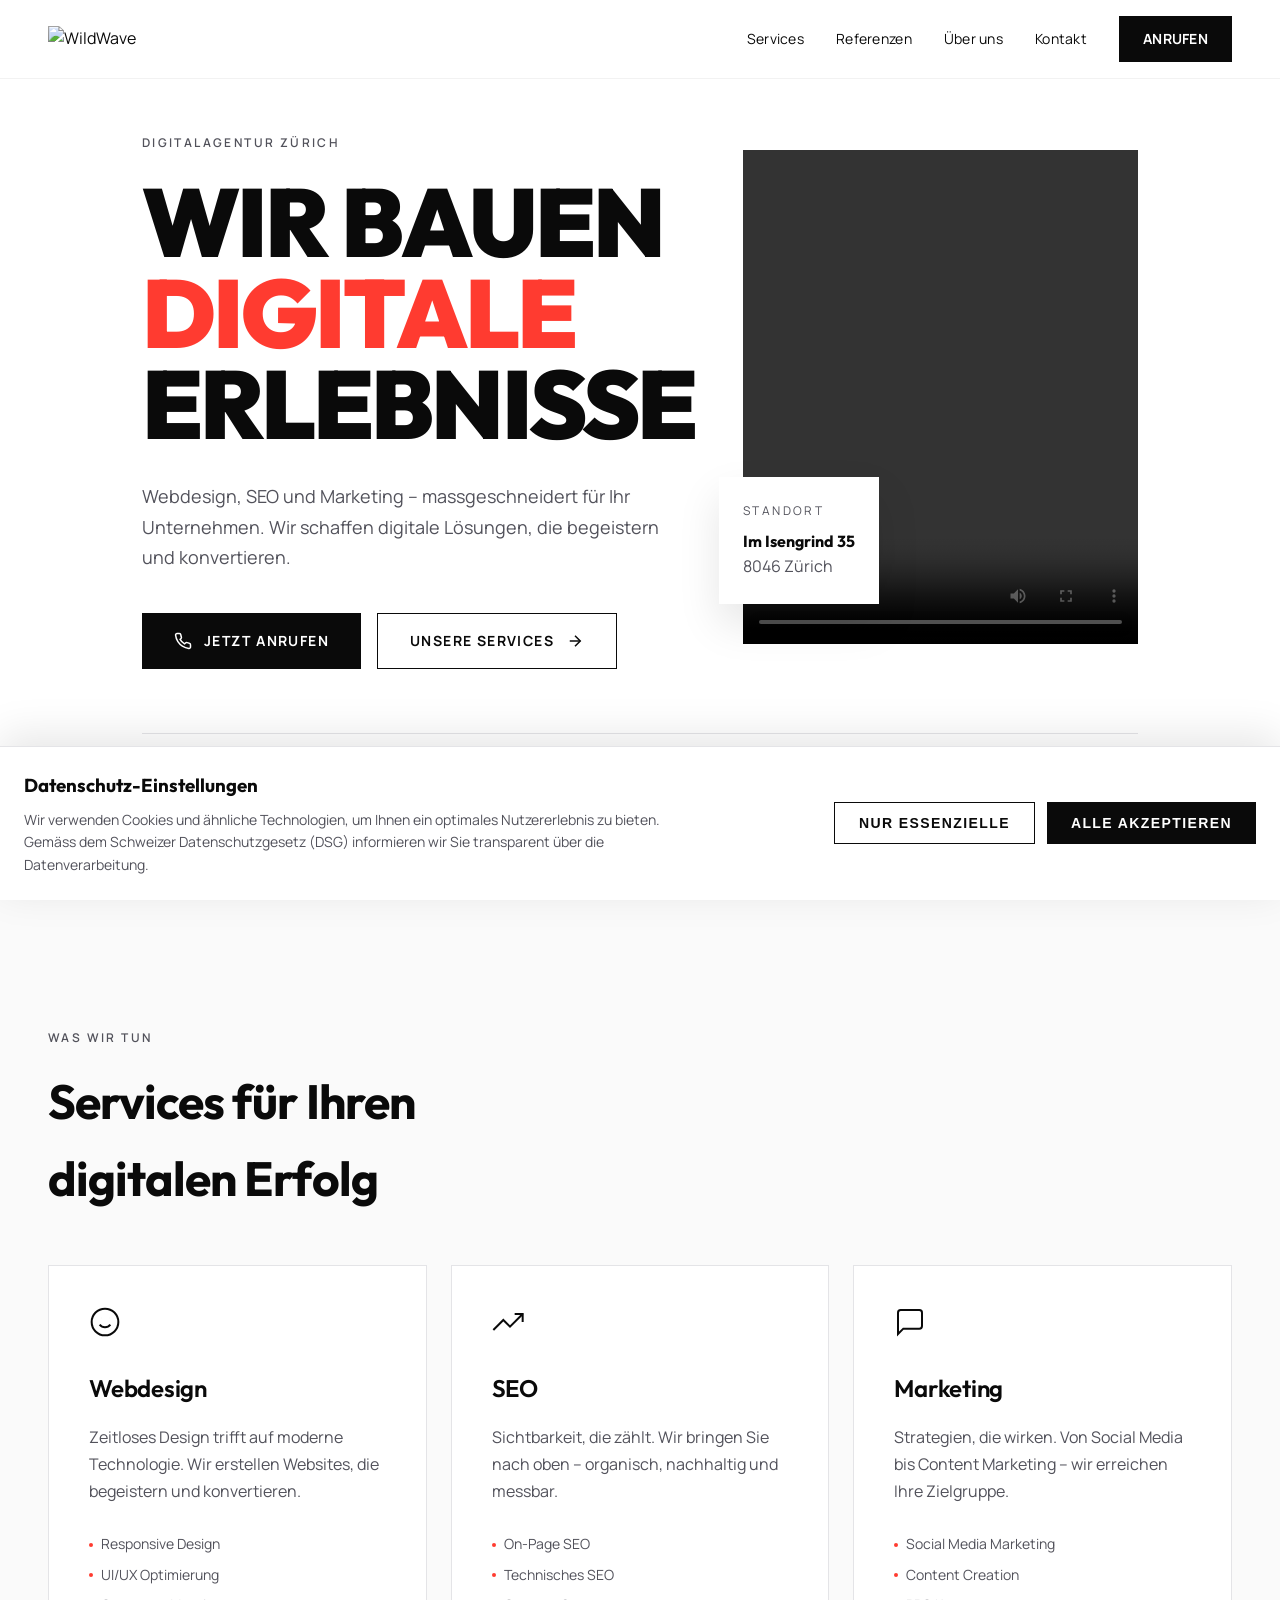
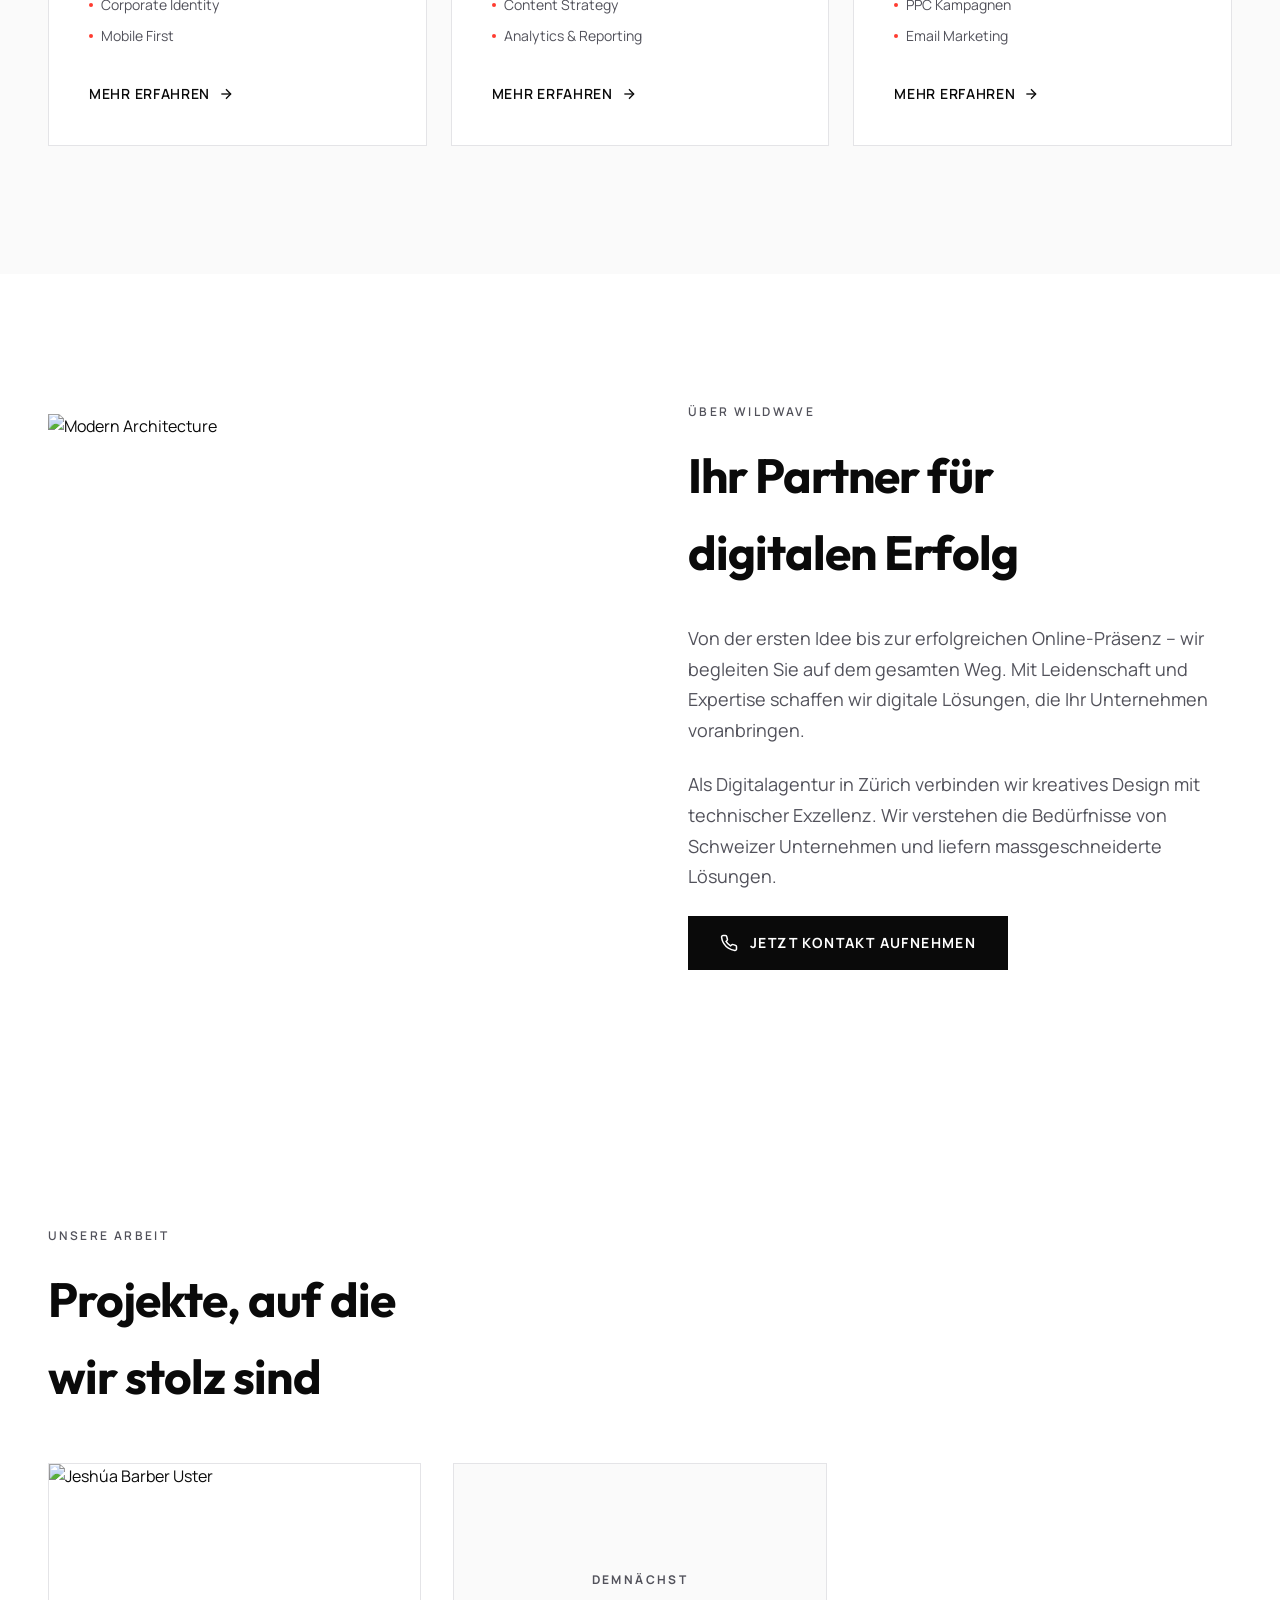
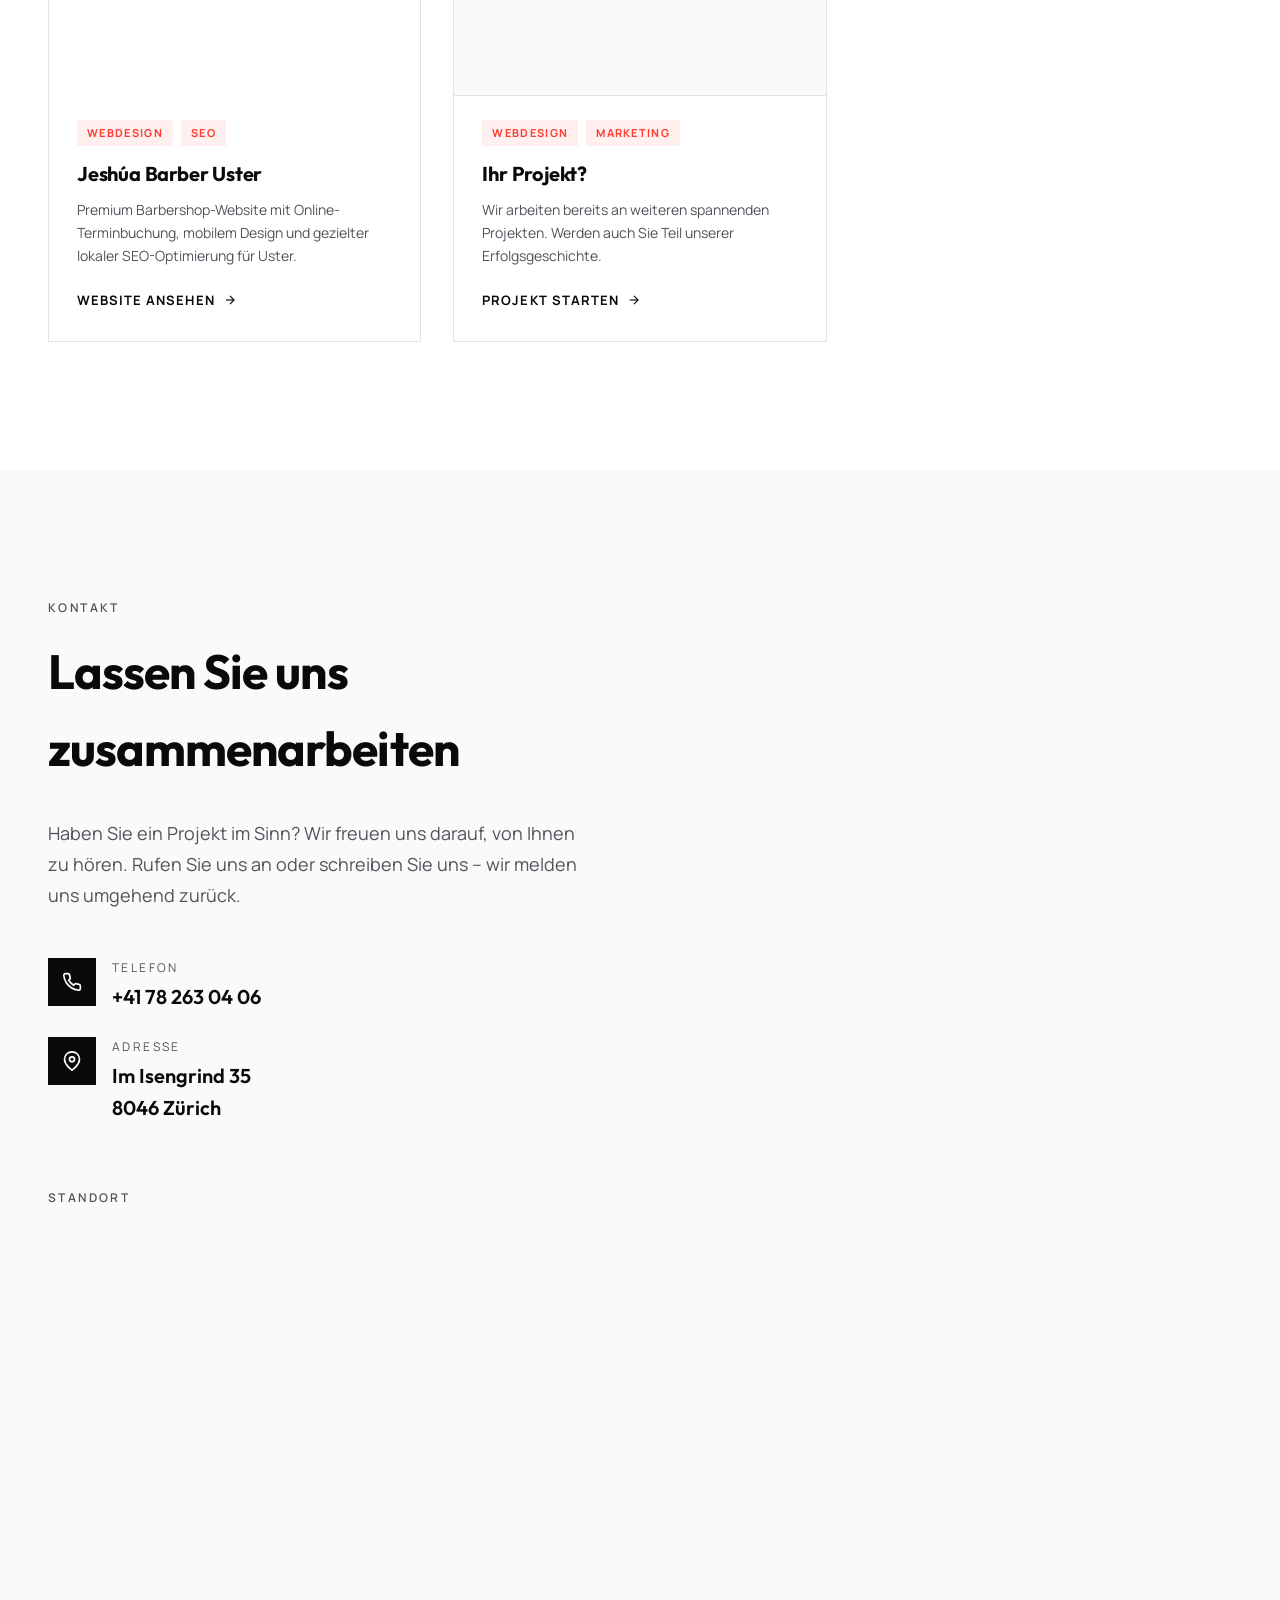
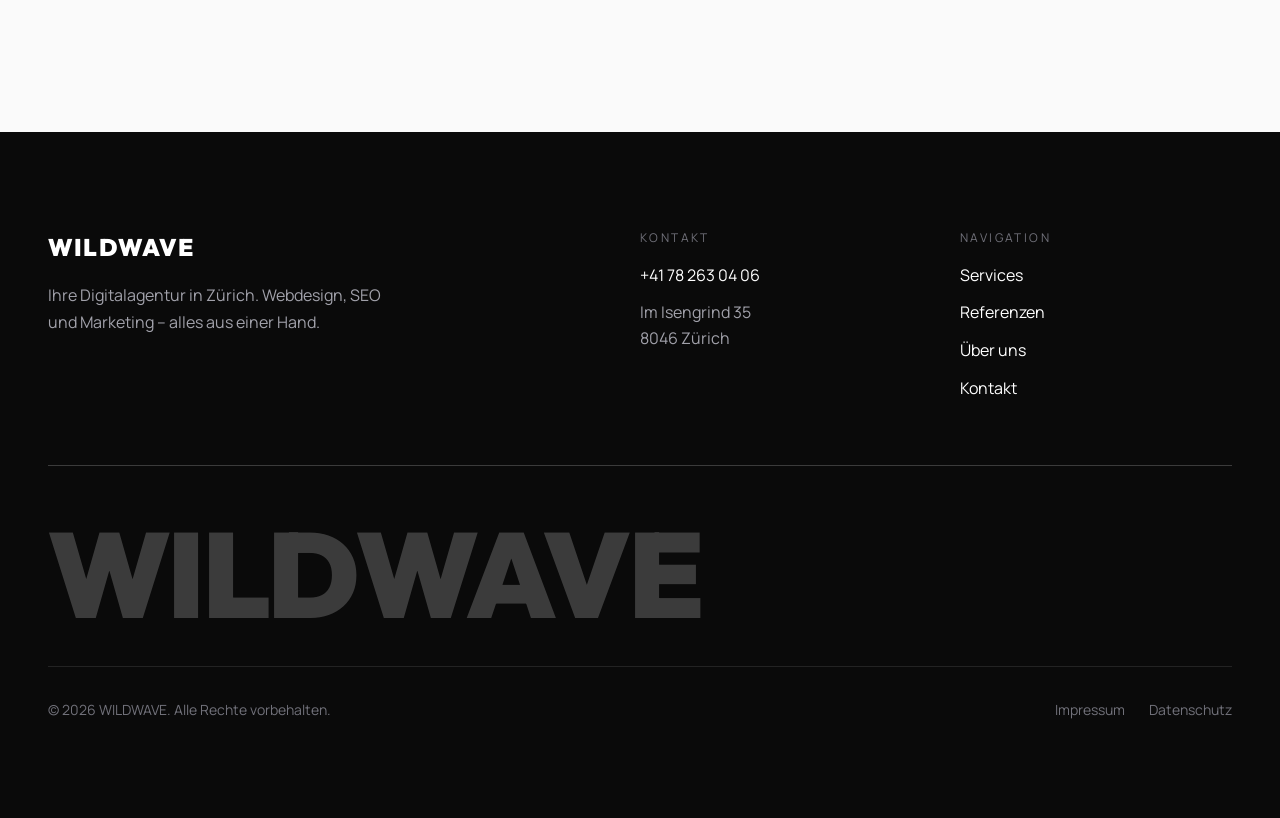
==== index.html @ 6f7a9cf9 "Add files via upload" ====
<!DOCTYPE html>
<html lang="de">
<head>
    <meta charset="UTF-8">
    <meta name="viewport" content="width=device-width, initial-scale=1.0">
    <title>WILDWAVE — Webdesign • SEO • Marketing | Zürich</title>
    <meta name="description" content="WILDWAVE - Ihre Digitalagentur in Zürich. Professionelles Webdesign, SEO-Optimierung und Marketing für Unternehmen.">
    <link rel="icon" type="image/png" href="https://customer-assets.emergentagent.com/job_site-refresh-126/artifacts/wsghz2sf_WebCraft_Solutions_-_1_20260323_005319_0000.png">
    <link rel="preconnect" href="https://fonts.googleapis.com">
    <link rel="preconnect" href="https://fonts.gstatic.com" crossorigin>
    <link href="https://fonts.googleapis.com/css2?family=Outfit:wght@100..900&family=Manrope:wght@200..800&display=swap" rel="stylesheet">
    <style>
        * {
            margin: 0;
            padding: 0;
            box-sizing: border-box;
        }

        :root {
            --bg-primary: #FFFFFF;
            --bg-secondary: #FAFAFA;
            --text-primary: #0A0A0A;
            --text-secondary: #52525B;
            --accent: #FF3B30;
            --accent-hover: #D92D24;
            --border: #E4E4E7;
        }

        html {
            scroll-behavior: smooth;
        }

        body {
            font-family: 'Manrope', sans-serif;
            background-color: var(--bg-primary);
            color: var(--text-primary);
            line-height: 1.6;
        }

        h1, h2, h3, h4, h5, h6 {
            font-family: 'Outfit', sans-serif;
        }

        a {
            text-decoration: none;
            color: inherit;
        }

        .container {
            max-width: 1440px;
            margin: 0 auto;
            padding: 0 24px;
        }

        @media (min-width: 768px) {
            .container {
                padding: 0 48px;
            }
        }

        /* Header */
        .header {
            position: fixed;
            top: 0;
            left: 0;
            right: 0;
            z-index: 100;
            background: rgba(255, 255, 255, 0.9);
            backdrop-filter: blur(20px);
            border-bottom: 1px solid rgba(0, 0, 0, 0.05);
        }

        .header-inner {
            display: flex;
            justify-content: space-between;
            align-items: center;
            padding: 16px 24px;
        }

        @media (min-width: 768px) {
            .header-inner {
                padding: 16px 48px;
            }
        }

        .logo {
            height: 40px;
            width: auto;
        }

        .nav {
            display: none;
            align-items: center;
            gap: 32px;
        }

        @media (min-width: 768px) {
            .nav {
                display: flex;
            }
        }

        .nav a {
            font-size: 14px;
            letter-spacing: 0.02em;
            transition: color 0.3s;
        }

        .nav a:hover {
            color: var(--accent);
        }

        .btn {
            display: inline-flex;
            align-items: center;
            justify-content: center;
            gap: 12px;
            padding: 16px 32px;
            font-size: 14px;
            font-weight: 700;
            text-transform: uppercase;
            letter-spacing: 0.1em;
            transition: all 0.3s;
            cursor: pointer;
            border: none;
        }

        .btn-primary {
            background: var(--text-primary);
            color: white;
        }

        .btn-primary:hover {
            background: var(--accent);
        }

        .btn-outline {
            background: transparent;
            border: 1px solid var(--text-primary);
            color: var(--text-primary);
        }

        .btn-outline:hover {
            background: var(--text-primary);
            color: white;
        }

        .btn-small {
            padding: 12px 24px;
        }

        /* Mobile Menu */
        .mobile-menu-btn {
            display: block;
            background: none;
            border: none;
            cursor: pointer;
            padding: 8px;
        }

        @media (min-width: 768px) {
            .mobile-menu-btn {
                display: none;
            }
        }

        .mobile-menu {
            display: none;
            position: fixed;
            top: 72px;
            left: 0;
            right: 0;
            background: white;
            padding: 24px;
            border-bottom: 1px solid var(--border);
            z-index: 99;
        }

        .mobile-menu.active {
            display: block;
        }

        .mobile-menu a {
            display: block;
            padding: 12px 0;
            font-size: 18px;
        }

        /* Hero */
        .hero {
            min-height: 100vh;
            display: flex;
            align-items: center;
            padding-top: 120px;
            padding-bottom: 64px;
        }

        .hero-grid {
            display: grid;
            grid-template-columns: 1fr;
            gap: 48px;
            align-items: center;
        }

        @media (min-width: 1024px) {
            .hero-grid {
                grid-template-columns: 7fr 5fr;
                gap: 48px;
            }
        }

        .hero-label {
            font-size: 12px;
            letter-spacing: 0.2em;
            text-transform: uppercase;
            font-weight: 600;
            color: var(--text-secondary);
            margin-bottom: 24px;
        }

        .hero-title {
            font-size: clamp(48px, 10vw, 96px);
            font-weight: 900;
            text-transform: uppercase;
            line-height: 0.95;
            letter-spacing: -0.03em;
            margin-bottom: 32px;
        }

        .hero-title span {
            color: var(--accent);
        }

        .hero-text {
            font-size: 18px;
            color: var(--text-secondary);
            max-width: 540px;
            margin-bottom: 40px;
            line-height: 1.7;
        }

        .hero-buttons {
            display: flex;
            flex-wrap: wrap;
            gap: 16px;
        }

        .hero-video-wrapper {
            position: relative;
        }

        .hero-video {
            width: 100%;
            aspect-ratio: 4/5;
            object-fit: cover;
            background: #1a1a1a;
        }

        .hero-badge {
            position: absolute;
            left: -24px;
            bottom: 48px;
            background: white;
            padding: 24px;
            box-shadow: 0 20px 40px rgba(0,0,0,0.1);
            display: none;
        }

        @media (min-width: 1024px) {
            .hero-badge {
                display: block;
            }
        }

        .hero-badge-label {
            font-size: 12px;
            letter-spacing: 0.2em;
            text-transform: uppercase;
            color: var(--text-secondary);
            margin-bottom: 8px;
        }

        .hero-badge-text {
            font-family: 'Outfit', sans-serif;
            font-weight: 700;
        }

        /* Service Strip */
        .service-strip {
            border-top: 1px solid var(--border);
            border-bottom: 1px solid var(--border);
            padding: 32px 0;
            margin-top: 64px;
        }

        .service-strip-inner {
            display: flex;
            justify-content: space-between;
            align-items: center;
            gap: 32px;
            overflow-x: auto;
        }

        .service-icon {
            display: flex;
            align-items: center;
            gap: 12px;
            color: var(--text-secondary);
            white-space: nowrap;
        }

        .service-icon svg {
            width: 24px;
            height: 24px;
        }

        .service-icon span {
            display: none;
            font-size: 14px;
            font-weight: 500;
        }

        @media (min-width: 640px) {
            .service-icon span {
                display: block;
            }
        }

        /* Sections */
        .section {
            padding: 96px 0;
        }

        @media (min-width: 768px) {
            .section {
                padding: 128px 0;
            }
        }

        .section-label {
            font-size: 12px;
            letter-spacing: 0.2em;
            text-transform: uppercase;
            font-weight: 600;
            color: var(--text-secondary);
            margin-bottom: 16px;
        }

        .section-title {
            font-size: clamp(32px, 5vw, 48px);
            font-weight: 700;
            letter-spacing: -0.02em;
            margin-bottom: 32px;
        }

        /* Services */
        .services {
            background: var(--bg-secondary);
        }

        .services-grid {
            display: grid;
            grid-template-columns: 1fr;
            gap: 24px;
            margin-top: 48px;
        }

        @media (min-width: 768px) {
            .services-grid {
                grid-template-columns: repeat(3, 1fr);
            }
        }

        .service-card {
            background: white;
            border: 1px solid var(--border);
            padding: 32px;
            transition: border-color 0.3s;
        }

        @media (min-width: 768px) {
            .service-card {
                padding: 40px;
            }
        }

        .service-card:hover {
            border-color: var(--text-primary);
        }

        .service-card-icon {
            margin-bottom: 24px;
        }

        .service-card-icon svg {
            width: 32px;
            height: 32px;
        }

        .service-card h3 {
            font-size: 24px;
            font-weight: 600;
            margin-bottom: 16px;
            letter-spacing: -0.01em;
        }

        .service-card p {
            color: var(--text-secondary);
            margin-bottom: 24px;
            line-height: 1.7;
        }

        .service-card ul {
            list-style: none;
            margin-bottom: 32px;
        }

        .service-card li {
            font-size: 14px;
            color: var(--text-secondary);
            padding: 4px 0;
            display: flex;
            align-items: center;
            gap: 8px;
        }

        .service-card li::before {
            content: '';
            width: 4px;
            height: 4px;
            background: var(--accent);
            border-radius: 50%;
        }

        .service-card-link {
            display: flex;
            align-items: center;
            gap: 8px;
            font-size: 14px;
            font-weight: 600;
            text-transform: uppercase;
            letter-spacing: 0.05em;
        }

        .service-card:hover .service-card-link svg {
            transform: translateX(8px);
            color: var(--accent);
        }

        .service-card-link svg {
            transition: all 0.3s;
        }

        /* About */
        .about-grid {
            display: grid;
            grid-template-columns: 1fr;
            gap: 48px;
            align-items: center;
        }

        @media (min-width: 1024px) {
            .about-grid {
                grid-template-columns: 1fr 1fr;
                gap: 96px;
            }
        }

        .about-image {
            width: 100%;
            aspect-ratio: 1;
            object-fit: cover;
        }

        .about-text {
            color: var(--text-secondary);
            font-size: 18px;
            line-height: 1.7;
            margin-bottom: 24px;
        }

        /* Portfolio / Referenzen */
        .portfolio {
            background: var(--bg-primary);
        }

        .portfolio-grid {
            display: grid;
            grid-template-columns: 1fr;
            gap: 32px;
            margin-top: 48px;
        }

        @media (min-width: 768px) {
            .portfolio-grid {
                grid-template-columns: repeat(2, 1fr);
            }
        }

        @media (min-width: 1024px) {
            .portfolio-grid {
                grid-template-columns: repeat(3, 1fr);
            }
        }

        .portfolio-card {
            position: relative;
            overflow: hidden;
            border: 1px solid var(--border);
            background: white;
            transition: border-color 0.3s, transform 0.3s;
        }

        .portfolio-card:hover {
            border-color: var(--text-primary);
            transform: translateY(-4px);
        }

        .portfolio-card-img {
            width: 100%;
            aspect-ratio: 16/10;
            object-fit: cover;
            display: block;
            transition: transform 0.4s ease;
        }

        .portfolio-card:hover .portfolio-card-img {
            transform: scale(1.04);
        }

        .portfolio-card-body {
            padding: 24px 28px 28px;
        }

        .portfolio-card-tags {
            display: flex;
            flex-wrap: wrap;
            gap: 8px;
            margin-bottom: 12px;
        }

        .portfolio-tag {
            font-size: 11px;
            font-weight: 700;
            letter-spacing: 0.12em;
            text-transform: uppercase;
            color: var(--accent);
            background: rgba(255,59,48,0.08);
            padding: 4px 10px;
        }

        .portfolio-card-title {
            font-size: 20px;
            font-weight: 700;
            letter-spacing: -0.01em;
            margin-bottom: 8px;
        }

        .portfolio-card-desc {
            font-size: 14px;
            color: var(--text-secondary);
            line-height: 1.65;
            margin-bottom: 20px;
        }

        .portfolio-card-link {
            display: inline-flex;
            align-items: center;
            gap: 8px;
            font-size: 13px;
            font-weight: 700;
            text-transform: uppercase;
            letter-spacing: 0.08em;
            color: var(--text-primary);
            transition: color 0.2s;
        }

        .portfolio-card-link:hover {
            color: var(--accent);
        }

        .portfolio-card-link svg {
            transition: transform 0.2s;
        }

        .portfolio-card-link:hover svg {
            transform: translateX(4px);
        }

        .portfolio-coming-soon {
            display: flex;
            align-items: center;
            justify-content: center;
            aspect-ratio: 16/10;
            background: var(--bg-secondary);
            border-bottom: 1px solid var(--border);
        }

        .portfolio-coming-soon span {
            font-size: 12px;
            font-weight: 700;
            letter-spacing: 0.2em;
            text-transform: uppercase;
            color: var(--text-secondary);
        }

        /* Contact */
        .contact {
            background: var(--bg-secondary);
        }

        .contact-grid {
            display: grid;
            grid-template-columns: 1fr;
            gap: 64px;
        }

        @media (min-width: 1024px) {
            .contact-grid {
                grid-template-columns: 1fr 1fr;
                gap: 96px;
            }
        }

        .contact-text {
            color: var(--text-secondary);
            font-size: 18px;
            line-height: 1.7;
            margin-bottom: 48px;
        }

        .contact-info {
            display: flex;
            flex-direction: column;
            gap: 24px;
        }

        .contact-item {
            display: flex;
            align-items: flex-start;
            gap: 16px;
        }

        .contact-item-icon {
            width: 48px;
            height: 48px;
            background: var(--text-primary);
            display: flex;
            align-items: center;
            justify-content: center;
            flex-shrink: 0;
        }

        .contact-item-icon svg {
            width: 20px;
            height: 20px;
            color: white;
        }

        .contact-item-label {
            font-size: 12px;
            letter-spacing: 0.2em;
            text-transform: uppercase;
            color: var(--text-secondary);
            margin-bottom: 4px;
        }

        .contact-item-value {
            font-family: 'Outfit', sans-serif;
            font-size: 20px;
            font-weight: 600;
        }

        .contact-item-value a:hover {
            color: var(--accent);
        }

        /* Footer */
        .footer {
            background: var(--text-primary);
            color: white;
            padding: 64px 0;
        }

        @media (min-width: 768px) {
            .footer {
                padding: 96px 0;
            }
        }

        .footer-grid {
            display: grid;
            grid-template-columns: 1fr;
            gap: 48px;
            margin-bottom: 64px;
        }

        @media (min-width: 768px) {
            .footer-grid {
                grid-template-columns: 2fr 1fr 1fr;
            }
        }

        .footer-logo {
            height: 40px;
            width: auto;
            filter: brightness(0) invert(1);
            margin-bottom: 24px;
        }

        .footer-text {
            color: #a1a1aa;
            max-width: 360px;
            line-height: 1.7;
        }

        .footer-title {
            font-size: 12px;
            letter-spacing: 0.2em;
            text-transform: uppercase;
            color: #71717a;
            margin-bottom: 16px;
        }

        .footer-links {
            display: flex;
            flex-direction: column;
            gap: 12px;
        }

        .footer-links a {
            color: white;
            transition: color 0.3s;
        }

        .footer-links a:hover {
            color: var(--accent);
        }

        .footer-brand {
            border-top: 1px solid rgba(255, 255, 255, 0.2);
            padding-top: 48px;
            margin-top: 48px;
        }

        .footer-brand-text {
            font-family: 'Outfit', sans-serif;
            font-size: clamp(60px, 10vw, 120px);
            font-weight: 900;
            letter-spacing: -0.03em;
            opacity: 0.2;
            line-height: 1;
        }

        .footer-bottom {
            display: flex;
            flex-direction: column;
            gap: 16px;
            margin-top: 32px;
            padding-top: 32px;
            border-top: 1px solid rgba(255, 255, 255, 0.1);
        }

        @media (min-width: 768px) {
            .footer-bottom {
                flex-direction: row;
                justify-content: space-between;
                align-items: center;
            }
        }

        .footer-copyright {
            color: #71717a;
            font-size: 14px;
        }

        .footer-legal {
            display: flex;
            gap: 24px;
        }

        .footer-legal a {
            color: #71717a;
            font-size: 14px;
            transition: color 0.3s;
        }

        .footer-legal a:hover {
            color: white;
        }

        /* Modal */
        .modal-overlay {
            display: none;
            position: fixed;
            top: 0;
            left: 0;
            right: 0;
            bottom: 0;
            background: rgba(0, 0, 0, 0.5);
            z-index: 200;
            align-items: center;
            justify-content: center;
            padding: 16px;
        }

        .modal-overlay.active {
            display: flex;
        }

        .modal {
            background: white;
            max-width: 640px;
            width: 100%;
            max-height: 80vh;
            overflow-y: auto;
        }

        .modal-header {
            position: sticky;
            top: 0;
            background: white;
            padding: 24px 32px;
            border-bottom: 1px solid var(--border);
            display: flex;
            justify-content: space-between;
            align-items: center;
        }

        .modal-title {
            font-family: 'Outfit', sans-serif;
            font-size: 24px;
            font-weight: 700;
        }

        .modal-close {
            background: none;
            border: none;
            cursor: pointer;
            padding: 8px;
        }

        .modal-close:hover {
            background: var(--bg-secondary);
        }

        .modal-content {
            padding: 24px 32px;
        }

        .modal-content h3 {
            font-family: 'Outfit', sans-serif;
            font-weight: 600;
            margin-bottom: 8px;
            margin-top: 24px;
        }

        .modal-content h3:first-child {
            margin-top: 0;
        }

        .modal-content p {
            color: var(--text-secondary);
            font-size: 14px;
            line-height: 1.7;
        }

        .modal-content ul {
            color: var(--text-secondary);
            font-size: 14px;
            line-height: 1.7;
            margin-left: 24px;
            margin-top: 8px;
        }

        /* Cookie Banner */
        .cookie-banner {
            display: none;
            position: fixed;
            bottom: 0;
            left: 0;
            right: 0;
            background: white;
            border-top: 1px solid var(--border);
            box-shadow: 0 -10px 40px rgba(0, 0, 0, 0.1);
            z-index: 150;
            padding: 24px;
        }

        .cookie-banner.active {
            display: block;
        }

        .cookie-inner {
            max-width: 1440px;
            margin: 0 auto;
            display: flex;
            flex-direction: column;
            gap: 24px;
        }

        @media (min-width: 1024px) {
            .cookie-inner {
                flex-direction: row;
                align-items: center;
                justify-content: space-between;
            }
        }

        .cookie-content h3 {
            font-family: 'Outfit', sans-serif;
            font-weight: 700;
            margin-bottom: 8px;
        }

        .cookie-content p {
            color: var(--text-secondary);
            font-size: 14px;
            line-height: 1.6;
            max-width: 640px;
        }

        .cookie-buttons {
            display: flex;
            gap: 12px;
            flex-shrink: 0;
        }

        /* Animations */
        @keyframes fadeInUp {
            from {
                opacity: 0;
                transform: translateY(30px);
            }
            to {
                opacity: 1;
                transform: translateY(0);
            }
        }

        .animate {
            animation: fadeInUp 0.6s ease forwards;
        }

        .delay-1 { animation-delay: 0.1s; }
        .delay-2 { animation-delay: 0.2s; }
        .delay-3 { animation-delay: 0.3s; }
        .delay-4 { animation-delay: 0.4s; }
        .delay-5 { animation-delay: 0.5s; }

        /* Service Info Modals */
        .service-modal-overlay {
            display: none;
            position: fixed;
            inset: 0;
            background: rgba(0, 0, 0, 0.6);
            z-index: 200;
            align-items: center;
            justify-content: center;
            padding: 24px;
            backdrop-filter: blur(4px);
        }

        .service-modal-overlay.active {
            display: flex;
        }

        .service-modal {
            background: white;
            max-width: 580px;
            width: 100%;
            max-height: 90vh;
            overflow-y: auto;
            position: relative;
            animation: fadeInUp 0.3s ease forwards;
        }

        .service-modal-header {
            padding: 32px 40px 24px;
            border-bottom: 1px solid var(--border);
            display: flex;
            align-items: flex-start;
            justify-content: space-between;
            gap: 16px;
            position: sticky;
            top: 0;
            background: white;
            z-index: 1;
        }

        .service-modal-icon {
            width: 52px;
            height: 52px;
            background: var(--text-primary);
            display: flex;
            align-items: center;
            justify-content: center;
            flex-shrink: 0;
        }

        .service-modal-icon svg {
            width: 24px;
            height: 24px;
            color: white;
        }

        .service-modal-title-group {
            flex: 1;
        }

        .service-modal-label {
            font-size: 11px;
            letter-spacing: 0.2em;
            text-transform: uppercase;
            color: var(--accent);
            font-weight: 700;
            margin-bottom: 4px;
        }

        .service-modal-title {
            font-size: 28px;
            font-weight: 700;
            letter-spacing: -0.02em;
        }

        .service-modal-close {
            background: none;
            border: none;
            cursor: pointer;
            padding: 4px;
            color: var(--text-secondary);
            transition: color 0.2s;
            flex-shrink: 0;
        }

        .service-modal-close:hover {
            color: var(--text-primary);
        }

        .service-modal-body {
            padding: 32px 40px 40px;
        }

        .service-modal-desc {
            font-size: 16px;
            color: var(--text-secondary);
            line-height: 1.75;
            margin-bottom: 32px;
        }

        .service-modal-features {
            margin-bottom: 32px;
        }

        .service-modal-features-title {
            font-size: 12px;
            letter-spacing: 0.15em;
            text-transform: uppercase;
            font-weight: 700;
            color: var(--text-secondary);
            margin-bottom: 16px;
        }

        .service-modal-feature-item {
            display: flex;
            align-items: flex-start;
            gap: 14px;
            padding: 14px 0;
            border-bottom: 1px solid var(--border);
        }

        .service-modal-feature-item:last-child {
            border-bottom: none;
        }

        .service-modal-feature-dot {
            width: 8px;
            height: 8px;
            background: var(--accent);
            border-radius: 50%;
            margin-top: 6px;
            flex-shrink: 0;
        }

        .service-modal-feature-text strong {
            display: block;
            font-size: 15px;
            font-weight: 600;
            margin-bottom: 2px;
        }

        .service-modal-feature-text span {
            font-size: 13px;
            color: var(--text-secondary);
            line-height: 1.5;
        }

        .service-modal-cta {
            display: flex;
            gap: 12px;
            flex-wrap: wrap;
        }
    </style>
</head>
<body>
    <!-- Header -->
    <header class="header">
        <div class="header-inner">
            <a href="#">
                <img src="https://customer-assets.emergentagent.com/job_site-refresh-126/artifacts/wsghz2sf_WebCraft_Solutions_-_1_20260323_005319_0000.png" alt="WildWave" class="logo">
            </a>
            <nav class="nav">
                <a href="#services">Services</a>
                <a href="#referenzen">Referenzen</a>
                <a href="#about">Über uns</a>
                <a href="#contact">Kontakt</a>
                <a href="tel:+41782630406" class="btn btn-primary btn-small">Anrufen</a>
            </nav>
            <button class="mobile-menu-btn" onclick="toggleMobileMenu()">
                <svg width="24" height="24" viewBox="0 0 24 24" fill="none" stroke="currentColor" stroke-width="2">
                    <line x1="3" y1="6" x2="21" y2="6"></line>
                    <line x1="3" y1="12" x2="21" y2="12"></line>
                    <line x1="3" y1="18" x2="21" y2="18"></line>
                </svg>
            </button>
        </div>
    </header>

    <!-- Mobile Menu -->
    <div class="mobile-menu" id="mobileMenu">
        <a href="#services" onclick="toggleMobileMenu()">Services</a>
        <a href="#referenzen" onclick="toggleMobileMenu()">Referenzen</a>
        <a href="#about" onclick="toggleMobileMenu()">Über uns</a>
        <a href="#contact" onclick="toggleMobileMenu()">Kontakt</a>
        <a href="tel:+41782630406" class="btn btn-primary" style="margin-top: 16px; width: 100%;">Anrufen</a>
    </div>

    <!-- Hero -->
    <section class="hero">
        <div class="container">
            <div class="hero-grid">
                <div>
                    <p class="hero-label animate">Digitalagentur Zürich</p>
                    <h1 class="hero-title animate delay-1">
                        Wir bauen<br>
                        <span>digitale</span><br>
                        Erlebnisse
                    </h1>
                    <p class="hero-text animate delay-2">
                        Webdesign, SEO und Marketing – massgeschneidert für Ihr Unternehmen. 
                        Wir schaffen digitale Lösungen, die begeistern und konvertieren.
                    </p>
                    <div class="hero-buttons animate delay-3">
                        <a href="tel:+41782630406" class="btn btn-primary">
                            <svg width="18" height="18" viewBox="0 0 24 24" fill="none" stroke="currentColor" stroke-width="2">
                                <path d="M22 16.92v3a2 2 0 0 1-2.18 2 19.79 19.79 0 0 1-8.63-3.07 19.5 19.5 0 0 1-6-6 19.79 19.79 0 0 1-3.07-8.67A2 2 0 0 1 4.11 2h3a2 2 0 0 1 2 1.72 12.84 12.84 0 0 0 .7 2.81 2 2 0 0 1-.45 2.11L8.09 9.91a16 16 0 0 0 6 6l1.27-1.27a2 2 0 0 1 2.11-.45 12.84 12.84 0 0 0 2.81.7A2 2 0 0 1 22 16.92z"></path>
                            </svg>
                            Jetzt anrufen
                        </a>
                        <a href="#services" class="btn btn-outline">
                            Unsere Services
                            <svg width="18" height="18" viewBox="0 0 24 24" fill="none" stroke="currentColor" stroke-width="2">
                                <line x1="5" y1="12" x2="19" y2="12"></line>
                                <polyline points="12 5 19 12 12 19"></polyline>
                            </svg>
                        </a>
                    </div>
                </div>
                <div class="hero-video-wrapper animate delay-4">
                    <video class="hero-video" autoplay loop playsinline controls>
                        <source src="https://customer-assets.emergentagent.com/job_site-refresh-126/artifacts/zi0lj0ys_2026_03_23_14_30_482.webm" type="video/webm">
                    </video>
                    <div class="hero-badge">
                        <p class="hero-badge-label">Standort</p>
                        <p class="hero-badge-text">Im Isengrind 35</p>
                        <p style="color: var(--text-secondary);">8046 Zürich</p>
                    </div>
                </div>
            </div>
            <div class="service-strip">
                <div class="service-strip-inner">
                    <div class="service-icon">
                        <svg viewBox="0 0 24 24" fill="none" stroke="currentColor" stroke-width="1.5">
                            <path d="M12 2a10 10 0 1 0 0 20 10 10 0 0 0 0-20z"></path>
                            <path d="M8 14s1.5 2 4 2 4-2 4-2"></path>
                            <line x1="9" y1="9" x2="9.01" y2="9"></line>
                            <line x1="15" y1="9" x2="15.01" y2="9"></line>
                        </svg>
                        <span>Webdesign</span>
                    </div>
                    <div class="service-icon">
                        <svg viewBox="0 0 24 24" fill="none" stroke="currentColor" stroke-width="1.5">
                            <polyline points="23 6 13.5 15.5 8.5 10.5 1 18"></polyline>
                            <polyline points="17 6 23 6 23 12"></polyline>
                        </svg>
                        <span>SEO</span>
                    </div>
                    <div class="service-icon">
                        <svg viewBox="0 0 24 24" fill="none" stroke="currentColor" stroke-width="1.5">
                            <path d="M21 15a2 2 0 0 1-2 2H7l-4 4V5a2 2 0 0 1 2-2h14a2 2 0 0 1 2 2z"></path>
                        </svg>
                        <span>Marketing</span>
                    </div>
                    <div class="service-icon">
                        <svg viewBox="0 0 24 24" fill="none" stroke="currentColor" stroke-width="1.5">
                            <polyline points="16 18 22 12 16 6"></polyline>
                            <polyline points="8 6 2 12 8 18"></polyline>
                        </svg>
                        <span>Development</span>
                    </div>
                </div>
            </div>
        </div>
    </section>

    <!-- Services -->
    <section class="section services" id="services">
        <div class="container">
            <p class="section-label">Was wir tun</p>
            <h2 class="section-title">Services für Ihren<br>digitalen Erfolg</h2>
            <div class="services-grid">
                <div class="service-card">
                    <div class="service-card-icon">
                        <svg viewBox="0 0 24 24" fill="none" stroke="currentColor" stroke-width="1.5">
                            <circle cx="12" cy="12" r="10"></circle>
                            <path d="M8 14s1.5 2 4 2 4-2 4-2"></path>
                            <line x1="9" y1="9" x2="9.01" y2="9"></line>
                            <line x1="15" y1="9" x2="15.01" y2="9"></line>
                        </svg>
                    </div>
                    <h3>Webdesign</h3>
                    <p>Zeitloses Design trifft auf moderne Technologie. Wir erstellen Websites, die begeistern und konvertieren.</p>
                    <ul>
                        <li>Responsive Design</li>
                        <li>UI/UX Optimierung</li>
                        <li>Corporate Identity</li>
                        <li>Mobile First</li>
                    </ul>
                    <div class="service-card-link" onclick="openServiceModal('webdesign')" style="cursor:pointer;">
                        Mehr erfahren
                        <svg width="16" height="16" viewBox="0 0 24 24" fill="none" stroke="currentColor" stroke-width="2">
                            <line x1="5" y1="12" x2="19" y2="12"></line>
                            <polyline points="12 5 19 12 12 19"></polyline>
                        </svg>
                    </div>
                </div>
                <div class="service-card">
                    <div class="service-card-icon">
                        <svg viewBox="0 0 24 24" fill="none" stroke="currentColor" stroke-width="1.5">
                            <polyline points="23 6 13.5 15.5 8.5 10.5 1 18"></polyline>
                            <polyline points="17 6 23 6 23 12"></polyline>
                        </svg>
                    </div>
                    <h3>SEO</h3>
                    <p>Sichtbarkeit, die zählt. Wir bringen Sie nach oben – organisch, nachhaltig und messbar.</p>
                    <ul>
                        <li>On-Page SEO</li>
                        <li>Technisches SEO</li>
                        <li>Content Strategy</li>
                        <li>Analytics & Reporting</li>
                    </ul>
                    <div class="service-card-link" onclick="openServiceModal('seo')" style="cursor:pointer;">
                        Mehr erfahren
                        <svg width="16" height="16" viewBox="0 0 24 24" fill="none" stroke="currentColor" stroke-width="2">
                            <line x1="5" y1="12" x2="19" y2="12"></line>
                            <polyline points="12 5 19 12 12 19"></polyline>
                        </svg>
                    </div>
                </div>
                <div class="service-card">
                    <div class="service-card-icon">
                        <svg viewBox="0 0 24 24" fill="none" stroke="currentColor" stroke-width="1.5">
                            <path d="M21 15a2 2 0 0 1-2 2H7l-4 4V5a2 2 0 0 1 2-2h14a2 2 0 0 1 2 2z"></path>
                        </svg>
                    </div>
                    <h3>Marketing</h3>
                    <p>Strategien, die wirken. Von Social Media bis Content Marketing – wir erreichen Ihre Zielgruppe.</p>
                    <ul>
                        <li>Social Media Marketing</li>
                        <li>Content Creation</li>
                        <li>PPC Kampagnen</li>
                        <li>Email Marketing</li>
                    </ul>
                    <div class="service-card-link" onclick="openServiceModal('marketing')" style="cursor:pointer;">
                        Mehr erfahren
                        <svg width="16" height="16" viewBox="0 0 24 24" fill="none" stroke="currentColor" stroke-width="2">
                            <line x1="5" y1="12" x2="19" y2="12"></line>
                            <polyline points="12 5 19 12 12 19"></polyline>
                        </svg>
                    </div>
                </div>
            </div>
        </div>
    </section>

    <!-- About -->
    <section class="section" id="about">
        <div class="container">
            <div class="about-grid">
                <img src="https://images.unsplash.com/photo-1610496571096-8367bdbbae2b?crop=entropy&cs=srgb&fm=jpg&ixid=M3w3NDk1ODF8MHwxfHNlYXJjaHwyfHxtaW5pbWFsaXN0JTIwYWJzdHJhY3QlMjBhcmNoaXRlY3R1cmUlMjB3aGl0ZXxlbnwwfHx8fDE3NzY0NTM3NDZ8MA&ixlib=rb-4.1.0&q=85" alt="Modern Architecture" class="about-image">
                <div>
                    <p class="section-label">Über WILDWAVE</p>
                    <h2 class="section-title">Ihr Partner für<br>digitalen Erfolg</h2>
                    <p class="about-text">
                        Von der ersten Idee bis zur erfolgreichen Online-Präsenz – wir begleiten Sie auf dem gesamten Weg. 
                        Mit Leidenschaft und Expertise schaffen wir digitale Lösungen, die Ihr Unternehmen voranbringen.
                    </p>
                    <p class="about-text">
                        Als Digitalagentur in Zürich verbinden wir kreatives Design mit technischer Exzellenz. 
                        Wir verstehen die Bedürfnisse von Schweizer Unternehmen und liefern massgeschneiderte Lösungen.
                    </p>
                    <a href="tel:+41782630406" class="btn btn-primary">
                        <svg width="18" height="18" viewBox="0 0 24 24" fill="none" stroke="currentColor" stroke-width="2">
                            <path d="M22 16.92v3a2 2 0 0 1-2.18 2 19.79 19.79 0 0 1-8.63-3.07 19.5 19.5 0 0 1-6-6 19.79 19.79 0 0 1-3.07-8.67A2 2 0 0 1 4.11 2h3a2 2 0 0 1 2 1.72 12.84 12.84 0 0 0 .7 2.81 2 2 0 0 1-.45 2.11L8.09 9.91a16 16 0 0 0 6 6l1.27-1.27a2 2 0 0 1 2.11-.45 12.84 12.84 0 0 0 2.81.7A2 2 0 0 1 22 16.92z"></path>
                        </svg>
                        Jetzt Kontakt aufnehmen
                    </a>
                </div>
            </div>
        </div>
    </section>

    <!-- Referenzen -->
    <section class="section portfolio" id="referenzen">
        <div class="container">
            <p class="section-label">Unsere Arbeit</p>
            <h2 class="section-title">Projekte, auf die<br>wir stolz sind</h2>
            <div class="portfolio-grid">

                <!-- Jeshua Barber -->
                <div class="portfolio-card">
                    <img src="https://jeshua-coiffeur.ch/before.png" alt="Jeshúa Barber Uster" class="portfolio-card-img">
                    <div class="portfolio-card-body">
                        <div class="portfolio-card-tags">
                            <span class="portfolio-tag">Webdesign</span>
                            <span class="portfolio-tag">SEO</span>
                        </div>
                        <h3 class="portfolio-card-title">Jeshúa Barber Uster</h3>
                        <p class="portfolio-card-desc">Premium Barbershop-Website mit Online-Terminbuchung, mobilem Design und gezielter lokaler SEO-Optimierung für Uster.</p>
                        <a href="https://jeshua-coiffeur.ch" target="_blank" class="portfolio-card-link">
                            Website ansehen
                            <svg width="14" height="14" viewBox="0 0 24 24" fill="none" stroke="currentColor" stroke-width="2">
                                <line x1="5" y1="12" x2="19" y2="12"></line>
                                <polyline points="12 5 19 12 12 19"></polyline>
                            </svg>
                        </a>
                    </div>
                </div>

                <!-- Placeholder 2 -->
                <div class="portfolio-card">
                    <div class="portfolio-coming-soon">
                        <span>Demnächst</span>
                    </div>
                    <div class="portfolio-card-body">
                        <div class="portfolio-card-tags">
                            <span class="portfolio-tag">Webdesign</span>
                            <span class="portfolio-tag">Marketing</span>
                        </div>
                        <h3 class="portfolio-card-title">Ihr Projekt?</h3>
                        <p class="portfolio-card-desc">Wir arbeiten bereits an weiteren spannenden Projekten. Werden auch Sie Teil unserer Erfolgsgeschichte.</p>
                        <a href="tel:+41782630406" class="portfolio-card-link">
                            Projekt starten
                            <svg width="14" height="14" viewBox="0 0 24 24" fill="none" stroke="currentColor" stroke-width="2">
                                <line x1="5" y1="12" x2="19" y2="12"></line>
                                <polyline points="12 5 19 12 12 19"></polyline>
                            </svg>
                        </a>
                    </div>
                </div>

            </div>
        </div>
    </section>

    <!-- Contact -->
    <section class="section contact" id="contact">
        <div class="container">
            <div class="contact-grid">
                <div>
                    <p class="section-label">Kontakt</p>
                    <h2 class="section-title">Lassen Sie uns<br>zusammenarbeiten</h2>
                    <p class="contact-text">
                        Haben Sie ein Projekt im Sinn? Wir freuen uns darauf, von Ihnen zu hören. 
                        Rufen Sie uns an oder schreiben Sie uns – wir melden uns umgehend zurück.
                    </p>
                    <div class="contact-info">
                        <div class="contact-item">
                            <div class="contact-item-icon">
                                <svg viewBox="0 0 24 24" fill="none" stroke="currentColor" stroke-width="2">
                                    <path d="M22 16.92v3a2 2 0 0 1-2.18 2 19.79 19.79 0 0 1-8.63-3.07 19.5 19.5 0 0 1-6-6 19.79 19.79 0 0 1-3.07-8.67A2 2 0 0 1 4.11 2h3a2 2 0 0 1 2 1.72 12.84 12.84 0 0 0 .7 2.81 2 2 0 0 1-.45 2.11L8.09 9.91a16 16 0 0 0 6 6l1.27-1.27a2 2 0 0 1 2.11-.45 12.84 12.84 0 0 0 2.81.7A2 2 0 0 1 22 16.92z"></path>
                                </svg>
                            </div>
                            <div>
                                <p class="contact-item-label">Telefon</p>
                                <p class="contact-item-value"><a href="tel:+41782630406">+41 78 263 04 06</a></p>
                            </div>
                        </div>
                        <div class="contact-item">
                            <div class="contact-item-icon">
                                <svg viewBox="0 0 24 24" fill="none" stroke="currentColor" stroke-width="2">
                                    <path d="M21 10c0 7-9 13-9 13s-9-6-9-13a9 9 0 0 1 18 0z"></path>
                                    <circle cx="12" cy="10" r="3"></circle>
                                </svg>
                            </div>
                            <div>
                                <p class="contact-item-label">Adresse</p>
                                <p class="contact-item-value">Im Isengrind 35<br>8046 Zürich</p>
                            </div>
                        </div>
                    </div>
                </div>
                <div>
                    <!-- Elfsight Contact Form -->
                    <script src="https://elfsightcdn.com/platform.js" async></script>
                    <div class="elfsight-app-1b9ff00c-3d11-45dc-80a5-06d6a2a7c9c8" data-elfsight-app-lazy></div>
                </div>
            </div>

            <!-- Google Maps -->
            <div style="margin-top: 64px;">
                <p class="section-label" style="margin-bottom: 16px;">Standort</p>
                <iframe
                    src="https://maps.google.com/maps?q=Im+Isengrind+35,+8046+Zürich,+Schweiz&t=&z=16&ie=UTF8&iwloc=&output=embed"
                    width="100%"
                    height="380"
                    style="border:0; display:block; filter: grayscale(20%);"
                    allowfullscreen=""
                    loading="lazy"
                    referrerpolicy="no-referrer-when-downgrade">
                </iframe>
            </div>

        </div>
    </section>

    <!-- Footer -->
    <footer class="footer">
        <div class="container">
            <div class="footer-grid">
                <div>
                    <p style="font-family:'Outfit',sans-serif; font-size:24px; font-weight:900; letter-spacing:0.05em; color:white; margin-bottom:16px;">WILDWAVE</p>
                    <p class="footer-text">Ihre Digitalagentur in Zürich. Webdesign, SEO und Marketing – alles aus einer Hand.</p>
                </div>
                <div>
                    <p class="footer-title">Kontakt</p>
                    <div class="footer-links">
                        <a href="tel:+41782630406">+41 78 263 04 06</a>
                        <p style="color: #a1a1aa;">Im Isengrind 35<br>8046 Zürich</p>
                    </div>
                </div>
                <div>
                    <p class="footer-title">Navigation</p>
                    <div class="footer-links">
                        <a href="#services">Services</a>
                        <a href="#referenzen">Referenzen</a>
                        <a href="#about">Über uns</a>
                        <a href="#contact">Kontakt</a>
                    </div>
                </div>
            </div>
            <div class="footer-brand">
                <p class="footer-brand-text">WILDWAVE</p>
            </div>
            <div class="footer-bottom">
                <p class="footer-copyright">© 2026 WILDWAVE. Alle Rechte vorbehalten.</p>
                <div class="footer-legal">
                    <a href="#" onclick="openModal('impressum'); return false;">Impressum</a>
                    <a href="#" onclick="openModal('datenschutz'); return false;">Datenschutz</a>
                </div>
            </div>
        </div>
    </footer>

    <!-- Impressum Modal -->
    <div class="modal-overlay" id="impressumModal" onclick="closeModal('impressum')">
        <div class="modal" onclick="event.stopPropagation()">
            <div class="modal-header">
                <h2 class="modal-title">Impressum</h2>
                <button class="modal-close" onclick="closeModal('impressum')">
                    <svg width="24" height="24" viewBox="0 0 24 24" fill="none" stroke="currentColor" stroke-width="2">
                        <line x1="18" y1="6" x2="6" y2="18"></line>
                        <line x1="6" y1="6" x2="18" y2="18"></line>
                    </svg>
                </button>
            </div>
            <div class="modal-content">
                <h3>Angaben gemäss Art. 3 DSG</h3>
                <p>WILDWAVE<br>Im Isengrind 35<br>8046 Zürich<br>Schweiz</p>
                
                <h3>Kontakt</h3>
                <p>Telefon: +41 78 263 04 06<br>E-Mail: info@wildwave.ch</p>
                
                <h3>Vertretungsberechtigte Person</h3>
                <p>Geschäftsführer: Marco Amadeus</p>
                
                <h3>Haftungsausschluss</h3>
                <p>Der Autor übernimmt keine Gewähr für die Richtigkeit, Genauigkeit, Aktualität, Zuverlässigkeit und Vollständigkeit der Informationen. Haftungsansprüche gegen den Autor wegen Schäden materieller oder immaterieller Art, die aus dem Zugriff oder der Nutzung bzw. Nichtnutzung der veröffentlichten Informationen, durch Missbrauch der Verbindung oder durch technische Störungen entstanden sind, werden ausgeschlossen.</p>
                
                <h3>Urheberrechte</h3>
                <p>Die Urheber- und alle anderen Rechte an Inhalten, Bildern, Fotos oder anderen Dateien auf dieser Website gehören ausschliesslich WILDWAVE oder den speziell genannten Rechteinhabern. Für die Reproduktion jeglicher Elemente ist die schriftliche Zustimmung des Urheberrechtsträgers im Voraus einzuholen.</p>
            </div>
        </div>
    </div>

    <!-- Datenschutz Modal -->
    <div class="modal-overlay" id="datenschutzModal" onclick="closeModal('datenschutz')">
        <div class="modal" onclick="event.stopPropagation()">
            <div class="modal-header">
                <h2 class="modal-title">Datenschutzerklärung</h2>
                <button class="modal-close" onclick="closeModal('datenschutz')">
                    <svg width="24" height="24" viewBox="0 0 24 24" fill="none" stroke="currentColor" stroke-width="2">
                        <line x1="18" y1="6" x2="6" y2="18"></line>
                        <line x1="6" y1="6" x2="18" y2="18"></line>
                    </svg>
                </button>
            </div>
            <div class="modal-content">
                <h3>1. Allgemeines</h3>
                <p>Gestützt auf Artikel 13 der schweizerischen Bundesverfassung und die datenschutzrechtlichen Bestimmungen des Bundes (Datenschutzgesetz, DSG) hat jede Person Anspruch auf Schutz ihrer Privatsphäre sowie auf Schutz vor Missbrauch ihrer persönlichen Daten. WILDWAVE hält diese Bestimmungen ein.</p>
                
                <h3>2. Verantwortliche Stelle</h3>
                <p>Verantwortlich für die Datenbearbeitung auf dieser Website:</p>
                <p>WILDWAVE<br>Im Isengrind 35<br>8046 Zürich<br>info@wildwave.ch</p>
                
                <h3>3. Erhebung und Verarbeitung von Daten</h3>
                <p>Wenn Sie unsere Webseite besuchen, speichern unsere Server temporär jeden Zugriff in einer Protokolldatei. Folgende Daten werden dabei ohne Ihr Zutun erfasst und bis zur automatisierten Löschung gespeichert:</p>
                <ul>
                    <li>IP-Adresse des anfragenden Rechners</li>
                    <li>Datum und Uhrzeit des Zugriffs</li>
                    <li>Name und URL der abgerufenen Datei</li>
                    <li>Website, von der aus der Zugriff erfolgt</li>
                    <li>Verwendeter Browser und Betriebssystem</li>
                </ul>
                
                <h3>4. Cookies</h3>
                <p>Diese Website verwendet Cookies. Bei Cookies handelt es sich um kleine Textdateien, die mit Hilfe des Browsers auf Ihrem Endgerät abgelegt werden.</p>
                
                <h3>5. Kontaktformular</h3>
                <p>Wenn Sie uns per Kontaktformular Anfragen zukommen lassen, werden Ihre Angaben aus dem Anfrageformular inklusive der von Ihnen dort angegebenen Kontaktdaten zwecks Bearbeitung der Anfrage und für den Fall von Anschlussfragen bei uns gespeichert.</p>
                
                <h3>6. Ihre Rechte</h3>
                <p>Sie haben jederzeit das Recht auf Auskunft über Ihre gespeicherten Daten, deren Berichtigung oder Löschung.</p>
                
                <p style="margin-top: 24px; color: #71717a;">Stand: Januar 2026</p>
            </div>
        </div>
    </div>

    <!-- Cookie Banner -->
    <div class="cookie-banner" id="cookieBanner">
        <div class="cookie-inner">
            <div class="cookie-content">
                <h3>Datenschutz-Einstellungen</h3>
                <p>Wir verwenden Cookies und ähnliche Technologien, um Ihnen ein optimales Nutzererlebnis zu bieten. Gemäss dem Schweizer Datenschutzgesetz (DSG) informieren wir Sie transparent über die Datenverarbeitung.</p>
            </div>
            <div class="cookie-buttons">
                <button class="btn btn-outline btn-small" onclick="acceptCookies('essential')">Nur Essenzielle</button>
                <button class="btn btn-primary btn-small" onclick="acceptCookies('all')">Alle akzeptieren</button>
            </div>
        </div>
    </div>

    <!-- Service Info Modals -->

    <!-- Webdesign Modal -->
    <div class="service-modal-overlay" id="serviceModal-webdesign" onclick="closeServiceModal('webdesign')">
        <div class="service-modal" onclick="event.stopPropagation()">
            <div class="service-modal-header">
                <div style="display:flex;align-items:center;gap:16px;flex:1;">
                    <div class="service-modal-icon">
                        <svg viewBox="0 0 24 24" fill="none" stroke="currentColor" stroke-width="1.5">
                            <circle cx="12" cy="12" r="10"></circle>
                            <path d="M8 14s1.5 2 4 2 4-2 4-2"></path>
                            <line x1="9" y1="9" x2="9.01" y2="9"></line>
                            <line x1="15" y1="9" x2="15.01" y2="9"></line>
                        </svg>
                    </div>
                    <div class="service-modal-title-group">
                        <p class="service-modal-label">Service</p>
                        <h3 class="service-modal-title">Webdesign</h3>
                    </div>
                </div>
                <button class="service-modal-close" onclick="closeServiceModal('webdesign')">
                    <svg width="24" height="24" viewBox="0 0 24 24" fill="none" stroke="currentColor" stroke-width="2">
                        <line x1="18" y1="6" x2="6" y2="18"></line>
                        <line x1="6" y1="6" x2="18" y2="18"></line>
                    </svg>
                </button>
            </div>
            <div class="service-modal-body">
                <p class="service-modal-desc">Wir gestalten Websites, die nicht nur schön aussehen, sondern auch messbare Ergebnisse liefern. Modernes Design kombiniert mit technischer Exzellenz – für einen ersten Eindruck, der bleibt.</p>
                <div class="service-modal-features">
                    <p class="service-modal-features-title">Unsere Leistungen</p>
                    <div class="service-modal-feature-item">
                        <div class="service-modal-feature-dot"></div>
                        <div class="service-modal-feature-text">
                            <strong>Responsive Design</strong>
                            <span>Ihre Website sieht auf jedem Gerät – Smartphone, Tablet oder Desktop – perfekt aus.</span>
                        </div>
                    </div>
                    <div class="service-modal-feature-item">
                        <div class="service-modal-feature-dot"></div>
                        <div class="service-modal-feature-text">
                            <strong>UI/UX Optimierung</strong>
                            <span>Intuitive Navigation und durchdachte Benutzerführung für maximale Conversion.</span>
                        </div>
                    </div>
                    <div class="service-modal-feature-item">
                        <div class="service-modal-feature-dot"></div>
                        <div class="service-modal-feature-text">
                            <strong>Corporate Identity</strong>
                            <span>Ihr Markenauftritt wird konsistent und professionell über alle digitalen Kanäle umgesetzt.</span>
                        </div>
                    </div>
                    <div class="service-modal-feature-item">
                        <div class="service-modal-feature-dot"></div>
                        <div class="service-modal-feature-text">
                            <strong>Mobile First</strong>
                            <span>Entwicklung nach dem Mobile-First-Prinzip für optimale Performance auf allen Endgeräten.</span>
                        </div>
                    </div>
                </div>
                <div class="service-modal-cta">
                    <a href="tel:+41782630406" class="btn btn-primary btn-small">Jetzt anfragen</a>
                    <button class="btn btn-outline btn-small" onclick="closeServiceModal('webdesign')">Schliessen</button>
                </div>
            </div>
        </div>
    </div>

    <!-- SEO Modal -->
    <div class="service-modal-overlay" id="serviceModal-seo" onclick="closeServiceModal('seo')">
        <div class="service-modal" onclick="event.stopPropagation()">
            <div class="service-modal-header">
                <div style="display:flex;align-items:center;gap:16px;flex:1;">
                    <div class="service-modal-icon">
                        <svg viewBox="0 0 24 24" fill="none" stroke="currentColor" stroke-width="1.5">
                            <polyline points="23 6 13.5 15.5 8.5 10.5 1 18"></polyline>
                            <polyline points="17 6 23 6 23 12"></polyline>
                        </svg>
                    </div>
                    <div class="service-modal-title-group">
                        <p class="service-modal-label">Service</p>
                        <h3 class="service-modal-title">SEO</h3>
                    </div>
                </div>
                <button class="service-modal-close" onclick="closeServiceModal('seo')">
                    <svg width="24" height="24" viewBox="0 0 24 24" fill="none" stroke="currentColor" stroke-width="2">
                        <line x1="18" y1="6" x2="6" y2="18"></line>
                        <line x1="6" y1="6" x2="18" y2="18"></line>
                    </svg>
                </button>
            </div>
            <div class="service-modal-body">
                <p class="service-modal-desc">Mehr Sichtbarkeit, mehr Besucher, mehr Kunden. Unsere SEO-Strategie bringt Ihre Website nachhaltig nach oben – organisch und ohne teure Werbeanzeigen.</p>
                <div class="service-modal-features">
                    <p class="service-modal-features-title">Unsere Leistungen</p>
                    <div class="service-modal-feature-item">
                        <div class="service-modal-feature-dot"></div>
                        <div class="service-modal-feature-text">
                            <strong>On-Page SEO</strong>
                            <span>Optimierung von Texten, Titles, Meta-Descriptions und interner Verlinkung für maximale Relevanz.</span>
                        </div>
                    </div>
                    <div class="service-modal-feature-item">
                        <div class="service-modal-feature-dot"></div>
                        <div class="service-modal-feature-text">
                            <strong>Technisches SEO</strong>
                            <span>Ladezeiten, Core Web Vitals, strukturierte Daten und technische Fehler werden gezielt behoben.</span>
                        </div>
                    </div>
                    <div class="service-modal-feature-item">
                        <div class="service-modal-feature-dot"></div>
                        <div class="service-modal-feature-text">
                            <strong>Content Strategy</strong>
                            <span>Keyword-Recherche und Inhaltsstrategie, die Ihre Zielgruppe genau dort abholt, wo sie sucht.</span>
                        </div>
                    </div>
                    <div class="service-modal-feature-item">
                        <div class="service-modal-feature-dot"></div>
                        <div class="service-modal-feature-text">
                            <strong>Analytics & Reporting</strong>
                            <span>Transparente Berichte und klare KPIs – Sie sehen genau, was unsere Arbeit bringt.</span>
                        </div>
                    </div>
                </div>
                <div class="service-modal-cta">
                    <a href="tel:+41782630406" class="btn btn-primary btn-small">Jetzt anfragen</a>
                    <button class="btn btn-outline btn-small" onclick="closeServiceModal('seo')">Schliessen</button>
                </div>
            </div>
        </div>
    </div>

    <!-- Marketing Modal -->
    <div class="service-modal-overlay" id="serviceModal-marketing" onclick="closeServiceModal('marketing')">
        <div class="service-modal" onclick="event.stopPropagation()">
            <div class="service-modal-header">
                <div style="display:flex;align-items:center;gap:16px;flex:1;">
                    <div class="service-modal-icon">
                        <svg viewBox="0 0 24 24" fill="none" stroke="currentColor" stroke-width="1.5">
                            <path d="M21 15a2 2 0 0 1-2 2H7l-4 4V5a2 2 0 0 1 2-2h14a2 2 0 0 1 2 2z"></path>
                        </svg>
                    </div>
                    <div class="service-modal-title-group">
                        <p class="service-modal-label">Service</p>
                        <h3 class="service-modal-title">Marketing</h3>
                    </div>
                </div>
                <button class="service-modal-close" onclick="closeServiceModal('marketing')">
                    <svg width="24" height="24" viewBox="0 0 24 24" fill="none" stroke="currentColor" stroke-width="2">
                        <line x1="18" y1="6" x2="6" y2="18"></line>
                        <line x1="6" y1="6" x2="18" y2="18"></line>
                    </svg>
                </button>
            </div>
            <div class="service-modal-body">
                <p class="service-modal-desc">Reichweite, die zählt. Wir entwickeln Marketingstrategien, die Ihre Zielgruppe wirklich erreichen – von Social Media bis zu gezielten Kampagnen mit messbarem ROI.</p>
                <div class="service-modal-features">
                    <p class="service-modal-features-title">Unsere Leistungen</p>
                    <div class="service-modal-feature-item">
                        <div class="service-modal-feature-dot"></div>
                        <div class="service-modal-feature-text">
                            <strong>Social Media Marketing</strong>
                            <span>Professionelle Betreuung Ihrer Social-Media-Kanäle für mehr Engagement und Followerwachstum.</span>
                        </div>
                    </div>
                    <div class="service-modal-feature-item">
                        <div class="service-modal-feature-dot"></div>
                        <div class="service-modal-feature-text">
                            <strong>Content Creation</strong>
                            <span>Hochwertige Texte, Grafiken und Videos, die Ihre Marke zum Leben erwecken.</span>
                        </div>
                    </div>
                    <div class="service-modal-feature-item">
                        <div class="service-modal-feature-dot"></div>
                        <div class="service-modal-feature-text">
                            <strong>PPC Kampagnen</strong>
                            <span>Google Ads und bezahlte Kampagnen mit präzisem Targeting für maximalen Return on Investment.</span>
                        </div>
                    </div>
                    <div class="service-modal-feature-item">
                        <div class="service-modal-feature-dot"></div>
                        <div class="service-modal-feature-text">
                            <strong>Email Marketing</strong>
                            <span>Automatisierte Newsletter-Kampagnen, die Ihre Kundenbindung stärken und Umsatz generieren.</span>
                        </div>
                    </div>
                </div>
                <div class="service-modal-cta">
                    <a href="tel:+41782630406" class="btn btn-primary btn-small">Jetzt anfragen</a>
                    <button class="btn btn-outline btn-small" onclick="closeServiceModal('marketing')">Schliessen</button>
                </div>
            </div>
        </div>
    </div>

    <script>
        // Mobile Menu
        function toggleMobileMenu() {
            document.getElementById('mobileMenu').classList.toggle('active');
        }

        // Modals (Impressum / Datenschutz)
        function openModal(type) {
            document.getElementById(type + 'Modal').classList.add('active');
            document.body.style.overflow = 'hidden';
        }

        function closeModal(type) {
            document.getElementById(type + 'Modal').classList.remove('active');
            document.body.style.overflow = '';
        }

        // Service Info Modals
        function openServiceModal(type) {
            document.getElementById('serviceModal-' + type).classList.add('active');
            document.body.style.overflow = 'hidden';
        }

        function closeServiceModal(type) {
            document.getElementById('serviceModal-' + type).classList.remove('active');
            document.body.style.overflow = '';
        }

        // Cookie Banner
        function checkCookieConsent() {
            if (!localStorage.getItem('wildwave_cookie_consent')) {
                document.getElementById('cookieBanner').classList.add('active');
            }
        }

        function acceptCookies(type) {
            localStorage.setItem('wildwave_cookie_consent', JSON.stringify({
                type: type,
                timestamp: new Date().toISOString()
            }));
            document.getElementById('cookieBanner').classList.remove('active');
        }

        // Close modals with Escape key
        document.addEventListener('keydown', function(e) {
            if (e.key === 'Escape') {
                closeModal('impressum');
                closeModal('datenschutz');
                closeServiceModal('webdesign');
                closeServiceModal('seo');
                closeServiceModal('marketing');
            }
        });

        // Initialize
        document.addEventListener('DOMContentLoaded', function() {
            checkCookieConsent();
        });
    </script>
</body>
</html>
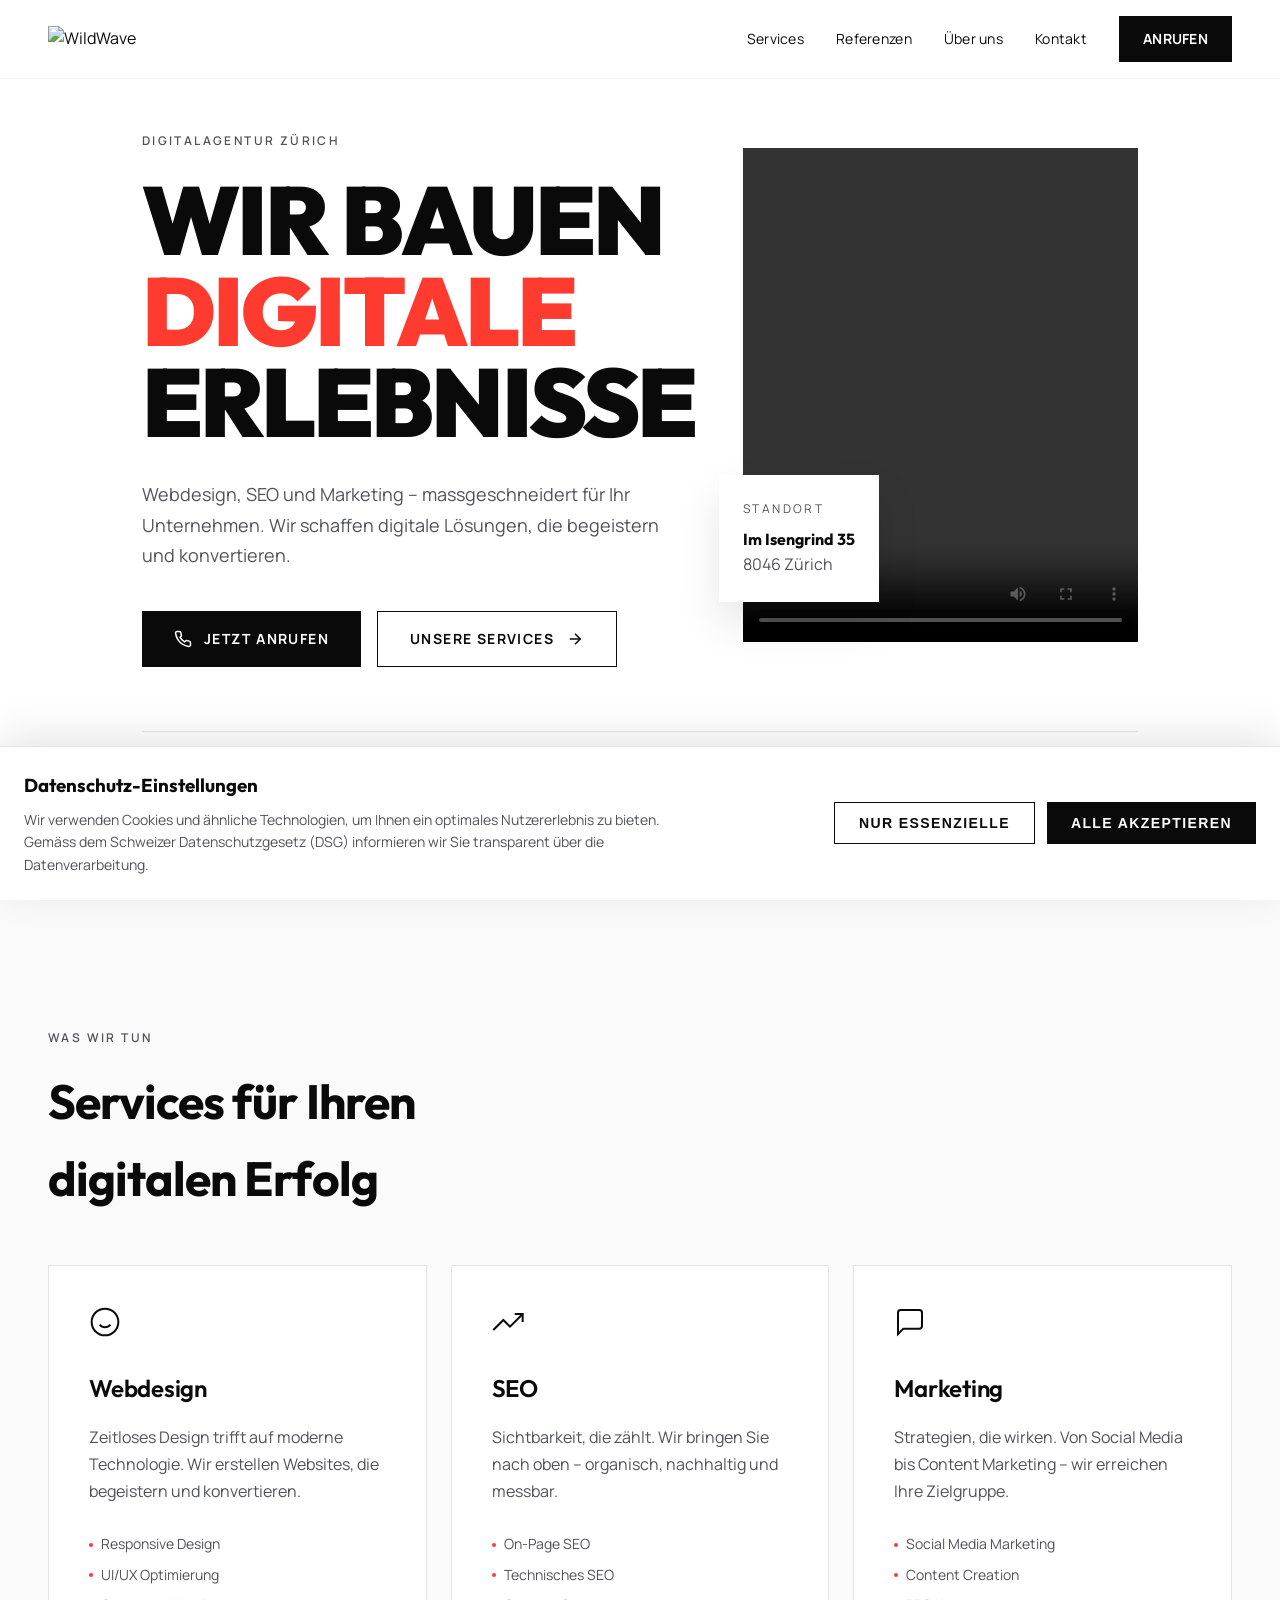
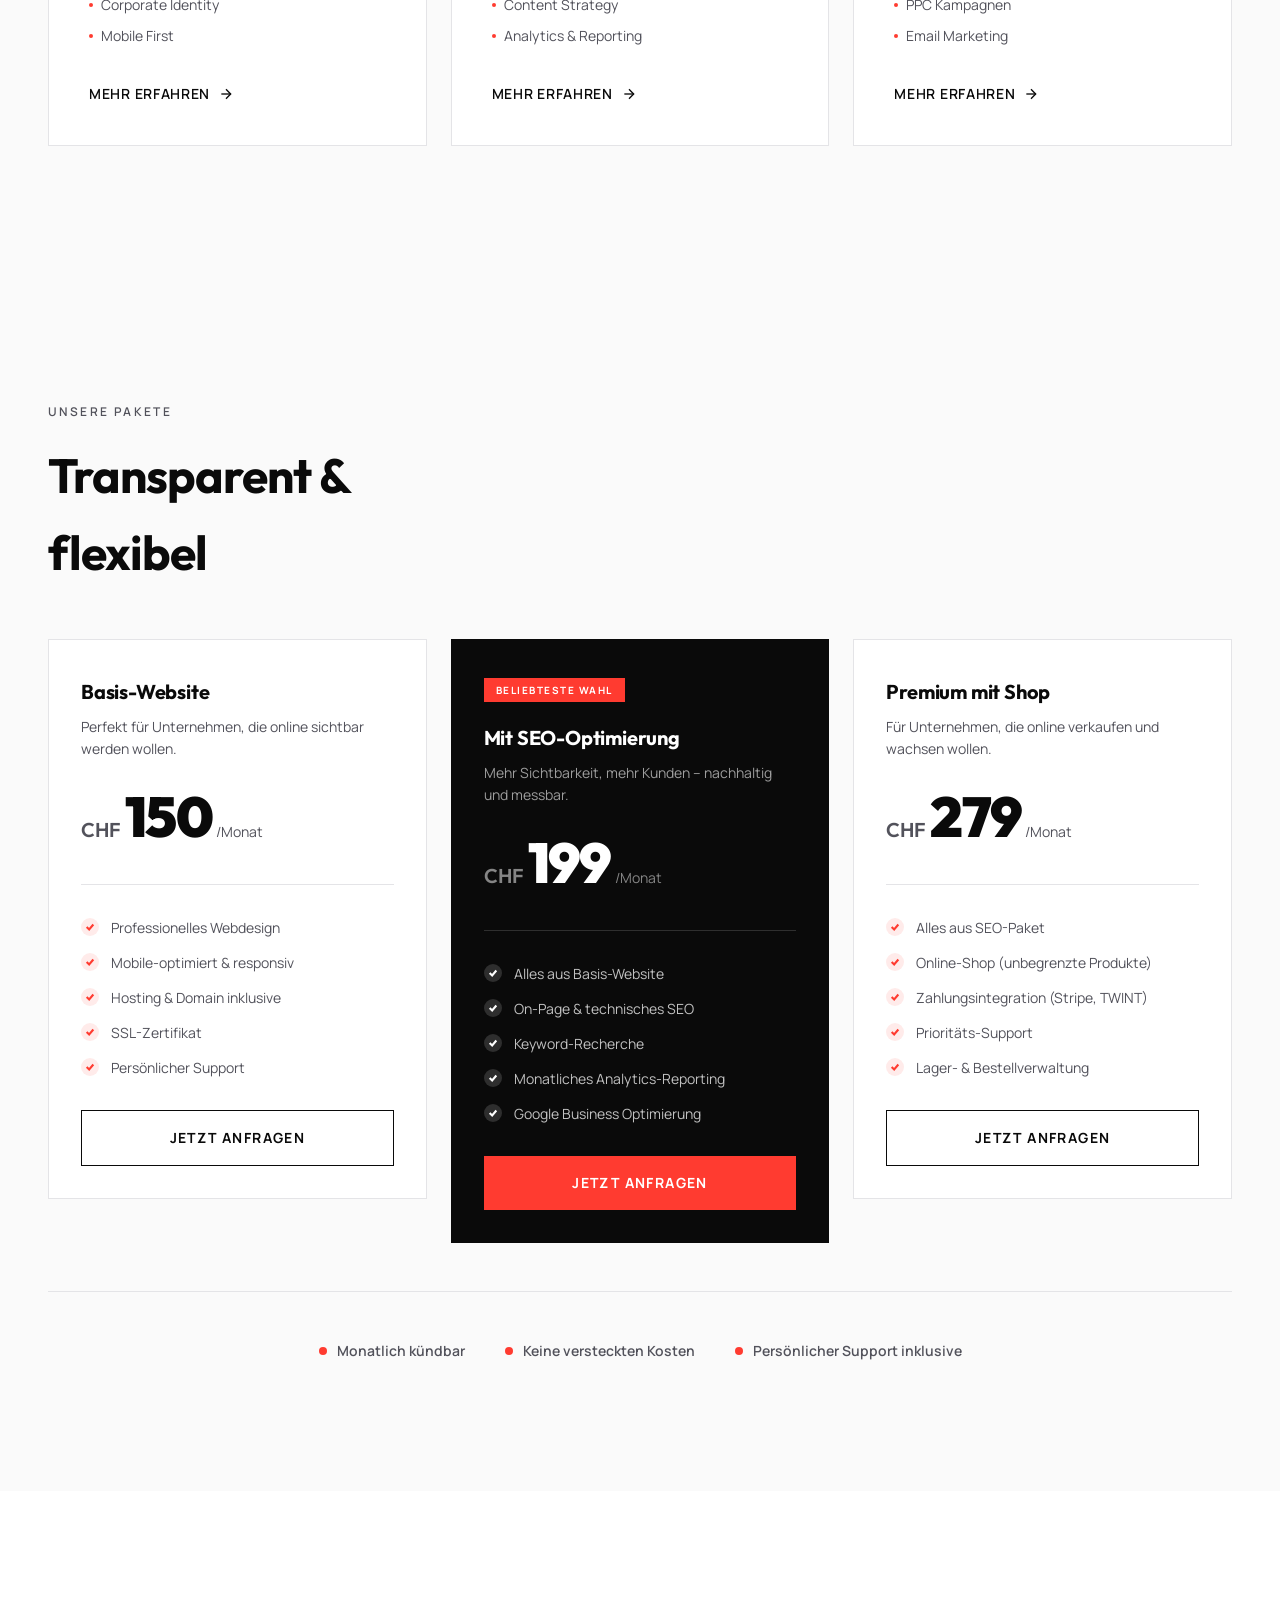
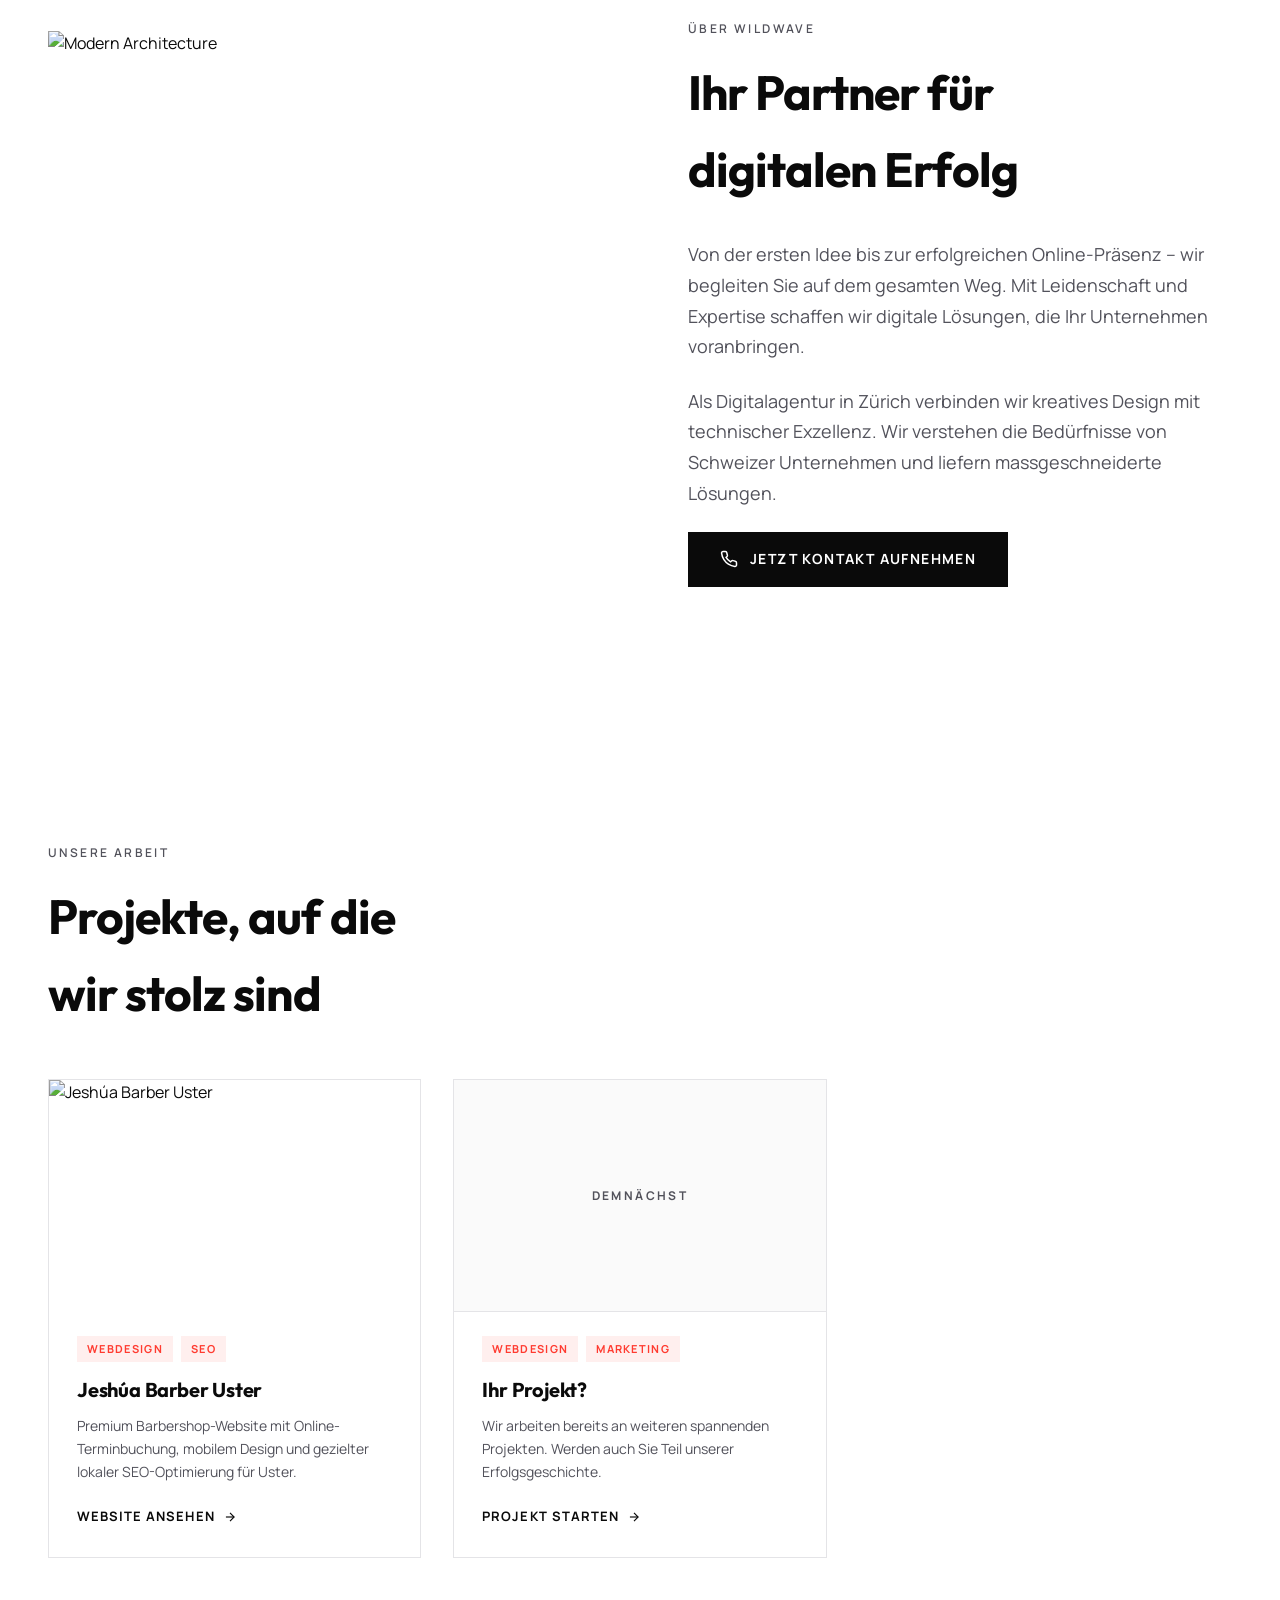
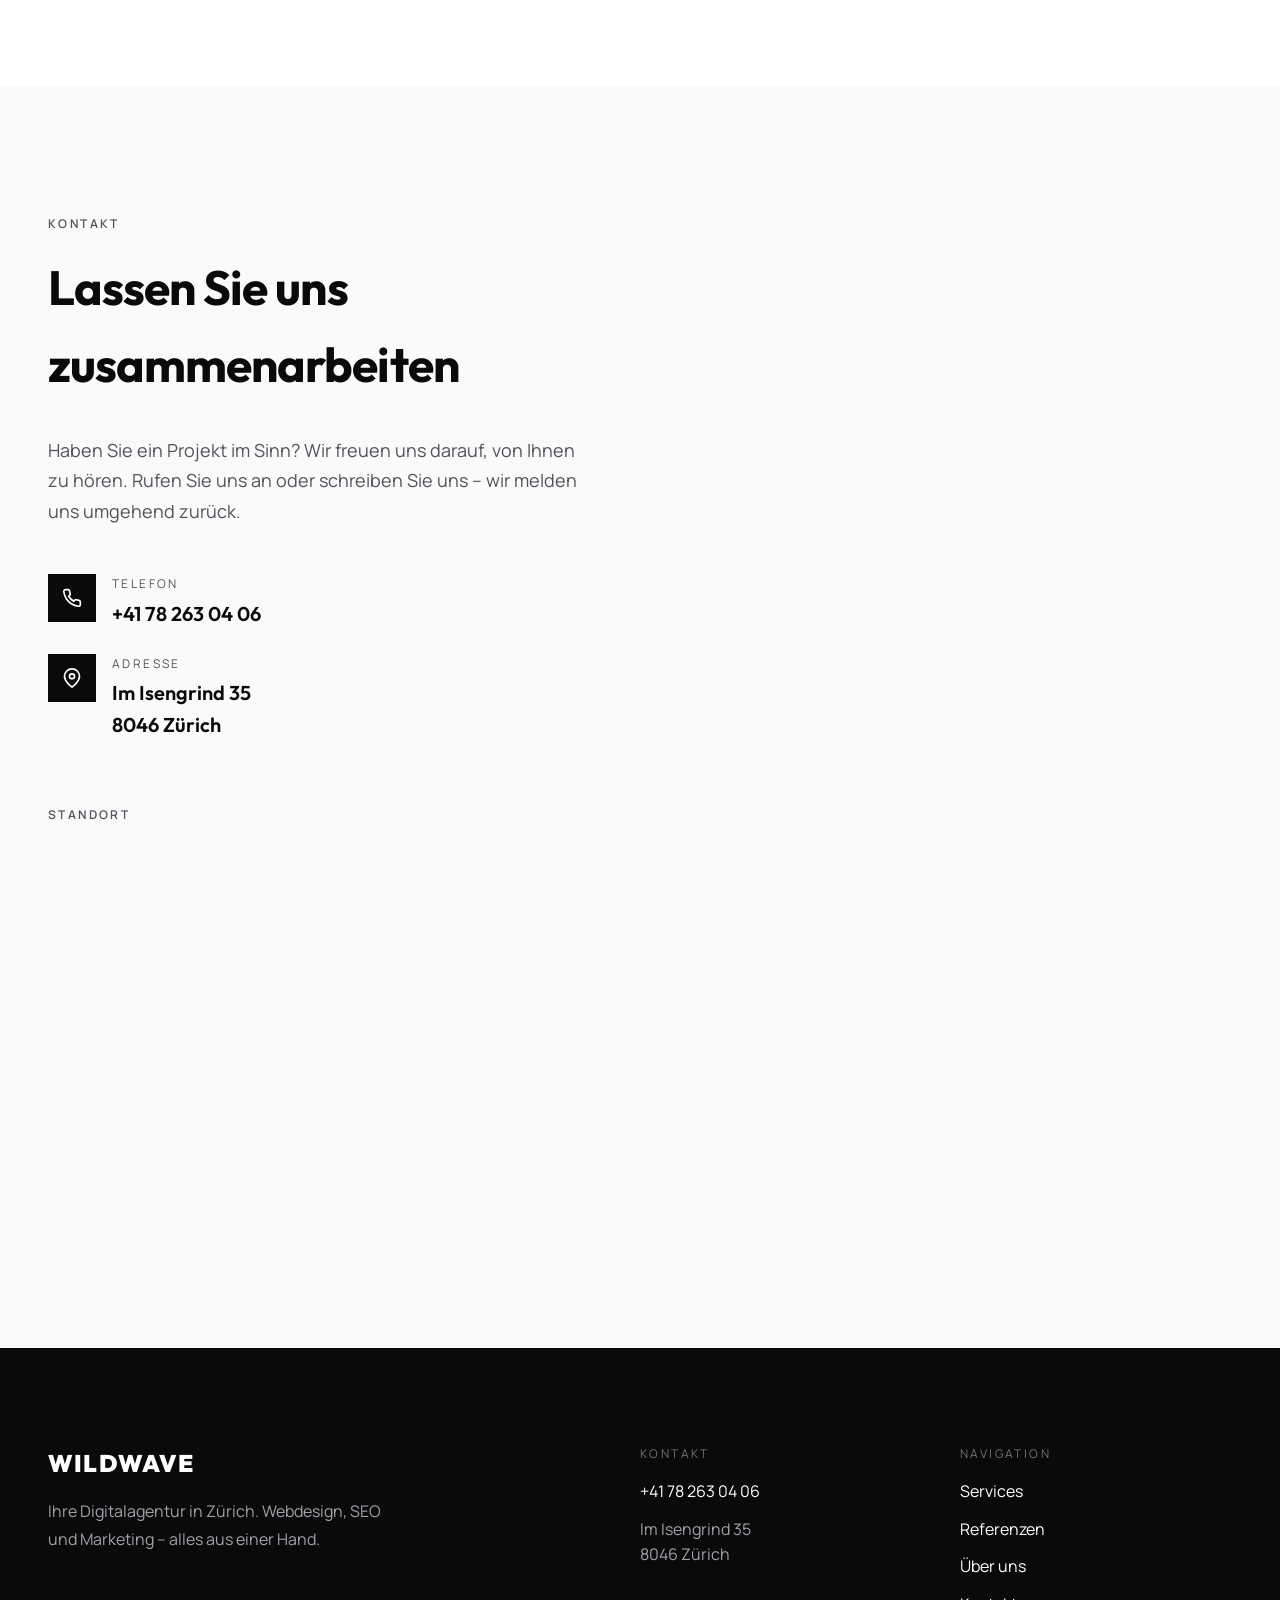
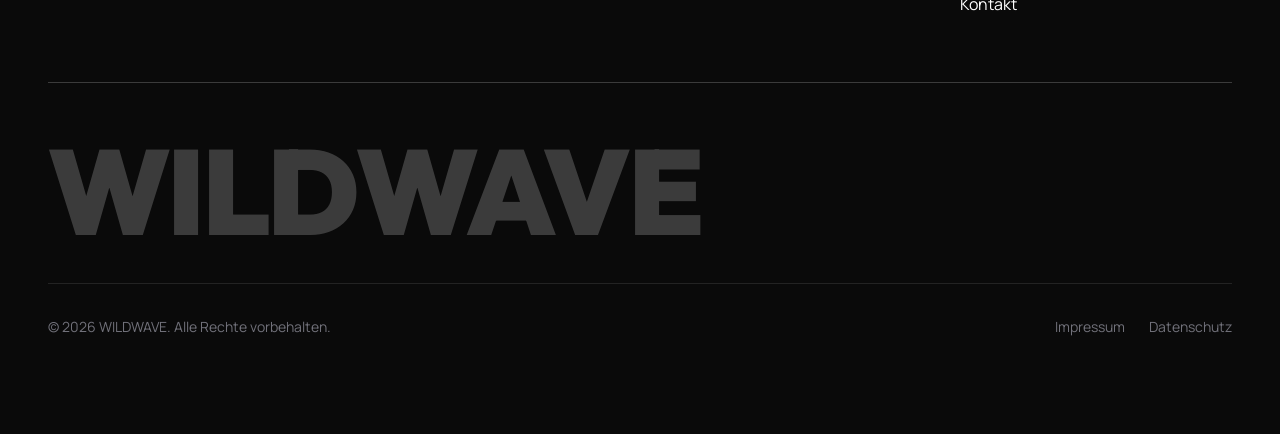
==== commit 3e49d210: "Update index.html" ====
--- a/index.html
+++ b/index.html
@@ -3,8 +3,8 @@
 <head>
     <meta charset="UTF-8">
     <meta name="viewport" content="width=device-width, initial-scale=1.0">
-    <title>WILDWAVE — Webdesign • SEO • Marketing | Zürich</title>
-    <meta name="description" content="WILDWAVE - Ihre Digitalagentur in Zürich. Professionelles Webdesign, SEO-Optimierung und Marketing für Unternehmen.">
+    <title>Webdesign Zürich | Webagentur & SEO für KMU – WILDWAVE</title>
+    <meta name="description" content="WILDWAVE – Ihre Webagentur in Zürich. Professionelles Webdesign, SEO & Online Marketing für Schweizer KMU. Jetzt kostenlos beraten lassen: +41 78 263 04 06">
     <link rel="icon" type="image/png" href="https://customer-assets.emergentagent.com/job_site-refresh-126/artifacts/wsghz2sf_WebCraft_Solutions_-_1_20260323_005319_0000.png">
     <link rel="preconnect" href="https://fonts.googleapis.com">
     <link rel="preconnect" href="https://fonts.gstatic.com" crossorigin>
@@ -28,6 +28,7 @@
 
         html {
             scroll-behavior: smooth;
+            overflow-x: hidden;
         }
 
         body {
@@ -35,6 +36,7 @@
             background-color: var(--bg-primary);
             color: var(--text-primary);
             line-height: 1.6;
+            overflow-x: hidden;
         }
 
         h1, h2, h3, h4, h5, h6 {
@@ -245,6 +247,16 @@
             gap: 16px;
         }
 
+        @media (max-width: 480px) {
+            .hero-buttons {
+                flex-direction: column;
+            }
+            .hero-buttons .btn {
+                width: 100%;
+                justify-content: center;
+            }
+        }
+
         .hero-video-wrapper {
             position: relative;
         }
@@ -299,6 +311,13 @@
             align-items: center;
             gap: 32px;
             overflow-x: auto;
+            -webkit-overflow-scrolling: touch;
+            scrollbar-width: none;
+            padding-bottom: 4px;
+        }
+
+        .service-strip-inner::-webkit-scrollbar {
+            display: none;
         }
 
         .service-icon {
@@ -667,8 +686,9 @@
 
         .contact-item-value {
             font-family: 'Outfit', sans-serif;
-            font-size: 20px;
+            font-size: clamp(16px, 4vw, 20px);
             font-weight: 600;
+            word-break: break-word;
         }
 
         .contact-item-value a:hover {
@@ -820,11 +840,17 @@
             position: sticky;
             top: 0;
             background: white;
-            padding: 24px 32px;
+            padding: 20px;
             border-bottom: 1px solid var(--border);
             display: flex;
             justify-content: space-between;
             align-items: center;
+        }
+
+        @media (min-width: 480px) {
+            .modal-header {
+                padding: 24px 32px;
+            }
         }
 
         .modal-title {
@@ -845,7 +871,13 @@
         }
 
         .modal-content {
-            padding: 24px 32px;
+            padding: 20px;
+        }
+
+        @media (min-width: 480px) {
+            .modal-content {
+                padding: 24px 32px;
+            }
         }
 
         .modal-content h3 {
@@ -924,6 +956,18 @@
             display: flex;
             gap: 12px;
             flex-shrink: 0;
+            flex-wrap: wrap;
+        }
+
+        @media (max-width: 480px) {
+            .cookie-buttons {
+                flex-direction: column;
+                width: 100%;
+            }
+            .cookie-buttons .btn {
+                width: 100%;
+                justify-content: center;
+            }
         }
 
         /* Animations */
@@ -955,10 +999,17 @@
             inset: 0;
             background: rgba(0, 0, 0, 0.6);
             z-index: 200;
-            align-items: center;
+            align-items: flex-end;
             justify-content: center;
-            padding: 24px;
+            padding: 0;
             backdrop-filter: blur(4px);
+        }
+
+        @media (min-width: 480px) {
+            .service-modal-overlay {
+                align-items: center;
+                padding: 24px;
+            }
         }
 
         .service-modal-overlay.active {
@@ -973,10 +1024,18 @@
             overflow-y: auto;
             position: relative;
             animation: fadeInUp 0.3s ease forwards;
+            border-radius: 16px 16px 0 0;
+        }
+
+        @media (min-width: 480px) {
+            .service-modal {
+                border-radius: 0;
+                max-height: 90vh;
+            }
         }
 
         .service-modal-header {
-            padding: 32px 40px 24px;
+            padding: 24px 20px 20px;
             border-bottom: 1px solid var(--border);
             display: flex;
             align-items: flex-start;
@@ -988,6 +1047,12 @@
             z-index: 1;
         }
 
+        @media (min-width: 480px) {
+            .service-modal-header {
+                padding: 32px 40px 24px;
+            }
+        }
+
         .service-modal-icon {
             width: 52px;
             height: 52px;
@@ -1038,7 +1103,13 @@
         }
 
         .service-modal-body {
-            padding: 32px 40px 40px;
+            padding: 24px 20px 28px;
+        }
+
+        @media (min-width: 480px) {
+            .service-modal-body {
+                padding: 32px 40px 40px;
+            }
         }
 
         .service-modal-desc {
@@ -1099,6 +1170,224 @@
             display: flex;
             gap: 12px;
             flex-wrap: wrap;
+        }
+
+        @media (max-width: 480px) {
+            .service-modal-cta {
+                flex-direction: column;
+            }
+            .service-modal-cta .btn {
+                width: 100%;
+                justify-content: center;
+            }
+        }
+
+        /* Pricing */
+        .pricing {
+            background: var(--bg-secondary);
+        }
+
+        .pricing-grid {
+            display: grid;
+            grid-template-columns: 1fr;
+            gap: 24px;
+            margin-top: 48px;
+        }
+
+        @media (min-width: 768px) {
+            .pricing-grid {
+                grid-template-columns: repeat(3, 1fr);
+                align-items: start;
+            }
+        }
+
+        .pricing-card {
+            background: white;
+            border: 1px solid var(--border);
+            padding: 36px 32px 32px;
+            position: relative;
+            transition: border-color 0.3s, box-shadow 0.3s;
+        }
+
+        .pricing-card:hover {
+            border-color: var(--text-primary);
+            box-shadow: 0 8px 32px rgba(0,0,0,0.08);
+        }
+
+        .pricing-card.featured {
+            background: var(--text-primary);
+            border-color: var(--text-primary);
+            color: white;
+        }
+
+        .pricing-card.featured:hover {
+            box-shadow: 0 8px 40px rgba(0,0,0,0.2);
+        }
+
+        .pricing-badge {
+            display: inline-block;
+            font-size: 10px;
+            font-weight: 700;
+            letter-spacing: 0.15em;
+            text-transform: uppercase;
+            background: var(--accent);
+            color: white;
+            padding: 4px 12px;
+            margin-bottom: 20px;
+        }
+
+        .pricing-name {
+            font-family: 'Outfit', sans-serif;
+            font-size: 20px;
+            font-weight: 700;
+            letter-spacing: -0.01em;
+            margin-bottom: 8px;
+        }
+
+        .pricing-card.featured .pricing-name {
+            color: white;
+        }
+
+        .pricing-desc {
+            font-size: 14px;
+            color: var(--text-secondary);
+            margin-bottom: 28px;
+            line-height: 1.6;
+        }
+
+        .pricing-card.featured .pricing-desc {
+            color: rgba(255,255,255,0.6);
+        }
+
+        .pricing-price {
+            display: flex;
+            align-items: baseline;
+            gap: 4px;
+            margin-bottom: 32px;
+            padding-bottom: 32px;
+            border-bottom: 1px solid var(--border);
+        }
+
+        .pricing-card.featured .pricing-price {
+            border-bottom-color: rgba(255,255,255,0.15);
+        }
+
+        .pricing-currency {
+            font-family: 'Outfit', sans-serif;
+            font-size: 20px;
+            font-weight: 600;
+            color: var(--text-secondary);
+            margin-bottom: 6px;
+        }
+
+        .pricing-card.featured .pricing-currency {
+            color: rgba(255,255,255,0.5);
+        }
+
+        .pricing-amount {
+            font-family: 'Outfit', sans-serif;
+            font-size: 56px;
+            font-weight: 900;
+            letter-spacing: -0.03em;
+            line-height: 1;
+        }
+
+        .pricing-period {
+            font-size: 14px;
+            color: var(--text-secondary);
+            margin-bottom: 4px;
+        }
+
+        .pricing-card.featured .pricing-period {
+            color: rgba(255,255,255,0.5);
+        }
+
+        .pricing-features {
+            list-style: none;
+            margin-bottom: 32px;
+            display: flex;
+            flex-direction: column;
+            gap: 14px;
+        }
+
+        .pricing-feature {
+            display: flex;
+            align-items: flex-start;
+            gap: 12px;
+            font-size: 14px;
+            color: var(--text-secondary);
+            line-height: 1.5;
+        }
+
+        .pricing-card.featured .pricing-feature {
+            color: rgba(255,255,255,0.75);
+        }
+
+        .pricing-feature-icon {
+            width: 18px;
+            height: 18px;
+            background: rgba(255,59,48,0.1);
+            border-radius: 50%;
+            display: flex;
+            align-items: center;
+            justify-content: center;
+            flex-shrink: 0;
+            margin-top: 1px;
+        }
+
+        .pricing-card.featured .pricing-feature-icon {
+            background: rgba(255,255,255,0.15);
+        }
+
+        .pricing-feature-icon svg {
+            width: 10px;
+            height: 10px;
+            color: var(--accent);
+        }
+
+        .pricing-card.featured .pricing-feature-icon svg {
+            color: white;
+        }
+
+        .pricing-cta {
+            width: 100%;
+            text-align: center;
+        }
+
+        .pricing-card.featured .btn-primary {
+            background: var(--accent);
+            color: white;
+        }
+
+        .pricing-card.featured .btn-primary:hover {
+            background: var(--accent-hover);
+        }
+
+        .pricing-guarantees {
+            display: flex;
+            flex-wrap: wrap;
+            justify-content: center;
+            gap: 24px 40px;
+            margin-top: 48px;
+            padding-top: 48px;
+            border-top: 1px solid var(--border);
+        }
+
+        .pricing-guarantee {
+            display: flex;
+            align-items: center;
+            gap: 10px;
+            font-size: 14px;
+            font-weight: 600;
+            color: var(--text-secondary);
+        }
+
+        .pricing-guarantee-dot {
+            width: 8px;
+            height: 8px;
+            background: var(--accent);
+            border-radius: 50%;
+            flex-shrink: 0;
         }
     </style>
 </head>
@@ -1288,6 +1577,135 @@
                             <polyline points="12 5 19 12 12 19"></polyline>
                         </svg>
                     </div>
+                </div>
+            </div>
+        </div>
+    </section>
+
+    <!-- Pricing -->
+    <section class="section pricing" id="preise">
+        <div class="container">
+            <p class="section-label">Unsere Pakete</p>
+            <h2 class="section-title">Transparent &amp;<br>flexibel</h2>
+            <div class="pricing-grid">
+
+                <!-- Basis -->
+                <div class="pricing-card">
+                    <p class="pricing-name">Basis-Website</p>
+                    <p class="pricing-desc">Perfekt für Unternehmen, die online sichtbar werden wollen.</p>
+                    <div class="pricing-price">
+                        <span class="pricing-currency">CHF</span>
+                        <span class="pricing-amount">150</span>
+                        <span class="pricing-period">/Monat</span>
+                    </div>
+                    <ul class="pricing-features">
+                        <li class="pricing-feature">
+                            <div class="pricing-feature-icon"><svg viewBox="0 0 12 12" fill="none" stroke="currentColor" stroke-width="2.5"><polyline points="2 6 5 9 10 3"></polyline></svg></div>
+                            Professionelles Webdesign
+                        </li>
+                        <li class="pricing-feature">
+                            <div class="pricing-feature-icon"><svg viewBox="0 0 12 12" fill="none" stroke="currentColor" stroke-width="2.5"><polyline points="2 6 5 9 10 3"></polyline></svg></div>
+                            Mobile-optimiert &amp; responsiv
+                        </li>
+                        <li class="pricing-feature">
+                            <div class="pricing-feature-icon"><svg viewBox="0 0 12 12" fill="none" stroke="currentColor" stroke-width="2.5"><polyline points="2 6 5 9 10 3"></polyline></svg></div>
+                            Hosting &amp; Domain inklusive
+                        </li>
+                        <li class="pricing-feature">
+                            <div class="pricing-feature-icon"><svg viewBox="0 0 12 12" fill="none" stroke="currentColor" stroke-width="2.5"><polyline points="2 6 5 9 10 3"></polyline></svg></div>
+                            SSL-Zertifikat
+                        </li>
+                        <li class="pricing-feature">
+                            <div class="pricing-feature-icon"><svg viewBox="0 0 12 12" fill="none" stroke="currentColor" stroke-width="2.5"><polyline points="2 6 5 9 10 3"></polyline></svg></div>
+                            Persönlicher Support
+                        </li>
+                    </ul>
+                    <a href="tel:+41782630406" class="btn btn-outline pricing-cta">Jetzt anfragen</a>
+                </div>
+
+                <!-- Mit SEO – Featured -->
+                <div class="pricing-card featured">
+                    <span class="pricing-badge">Beliebteste Wahl</span>
+                    <p class="pricing-name">Mit SEO-Optimierung</p>
+                    <p class="pricing-desc">Mehr Sichtbarkeit, mehr Kunden – nachhaltig und messbar.</p>
+                    <div class="pricing-price">
+                        <span class="pricing-currency">CHF</span>
+                        <span class="pricing-amount">199</span>
+                        <span class="pricing-period">/Monat</span>
+                    </div>
+                    <ul class="pricing-features">
+                        <li class="pricing-feature">
+                            <div class="pricing-feature-icon"><svg viewBox="0 0 12 12" fill="none" stroke="currentColor" stroke-width="2.5"><polyline points="2 6 5 9 10 3"></polyline></svg></div>
+                            Alles aus Basis-Website
+                        </li>
+                        <li class="pricing-feature">
+                            <div class="pricing-feature-icon"><svg viewBox="0 0 12 12" fill="none" stroke="currentColor" stroke-width="2.5"><polyline points="2 6 5 9 10 3"></polyline></svg></div>
+                            On-Page &amp; technisches SEO
+                        </li>
+                        <li class="pricing-feature">
+                            <div class="pricing-feature-icon"><svg viewBox="0 0 12 12" fill="none" stroke="currentColor" stroke-width="2.5"><polyline points="2 6 5 9 10 3"></polyline></svg></div>
+                            Keyword-Recherche
+                        </li>
+                        <li class="pricing-feature">
+                            <div class="pricing-feature-icon"><svg viewBox="0 0 12 12" fill="none" stroke="currentColor" stroke-width="2.5"><polyline points="2 6 5 9 10 3"></polyline></svg></div>
+                            Monatliches Analytics-Reporting
+                        </li>
+                        <li class="pricing-feature">
+                            <div class="pricing-feature-icon"><svg viewBox="0 0 12 12" fill="none" stroke="currentColor" stroke-width="2.5"><polyline points="2 6 5 9 10 3"></polyline></svg></div>
+                            Google Business Optimierung
+                        </li>
+                    </ul>
+                    <a href="tel:+41782630406" class="btn btn-primary pricing-cta">Jetzt anfragen</a>
+                </div>
+
+                <!-- Premium mit Shop -->
+                <div class="pricing-card">
+                    <p class="pricing-name">Premium mit Shop</p>
+                    <p class="pricing-desc">Für Unternehmen, die online verkaufen und wachsen wollen.</p>
+                    <div class="pricing-price">
+                        <span class="pricing-currency">CHF</span>
+                        <span class="pricing-amount">279</span>
+                        <span class="pricing-period">/Monat</span>
+                    </div>
+                    <ul class="pricing-features">
+                        <li class="pricing-feature">
+                            <div class="pricing-feature-icon"><svg viewBox="0 0 12 12" fill="none" stroke="currentColor" stroke-width="2.5"><polyline points="2 6 5 9 10 3"></polyline></svg></div>
+                            Alles aus SEO-Paket
+                        </li>
+                        <li class="pricing-feature">
+                            <div class="pricing-feature-icon"><svg viewBox="0 0 12 12" fill="none" stroke="currentColor" stroke-width="2.5"><polyline points="2 6 5 9 10 3"></polyline></svg></div>
+                            Online-Shop (unbegrenzte Produkte)
+                        </li>
+                        <li class="pricing-feature">
+                            <div class="pricing-feature-icon"><svg viewBox="0 0 12 12" fill="none" stroke="currentColor" stroke-width="2.5"><polyline points="2 6 5 9 10 3"></polyline></svg></div>
+                            Zahlungsintegration (Stripe, TWINT)
+                        </li>
+                        <li class="pricing-feature">
+                            <div class="pricing-feature-icon"><svg viewBox="0 0 12 12" fill="none" stroke="currentColor" stroke-width="2.5"><polyline points="2 6 5 9 10 3"></polyline></svg></div>
+                            Prioritäts-Support
+                        </li>
+                        <li class="pricing-feature">
+                            <div class="pricing-feature-icon"><svg viewBox="0 0 12 12" fill="none" stroke="currentColor" stroke-width="2.5"><polyline points="2 6 5 9 10 3"></polyline></svg></div>
+                            Lager- &amp; Bestellverwaltung
+                        </li>
+                    </ul>
+                    <a href="tel:+41782630406" class="btn btn-outline pricing-cta">Jetzt anfragen</a>
+                </div>
+            </div>
+
+            <!-- Guarantees -->
+            <div class="pricing-guarantees">
+                <div class="pricing-guarantee">
+                    <div class="pricing-guarantee-dot"></div>
+                    Monatlich kündbar
+                </div>
+                <div class="pricing-guarantee">
+                    <div class="pricing-guarantee-dot"></div>
+                    Keine versteckten Kosten
+                </div>
+                <div class="pricing-guarantee">
+                    <div class="pricing-guarantee-dot"></div>
+                    Persönlicher Support inklusive
                 </div>
             </div>
         </div>
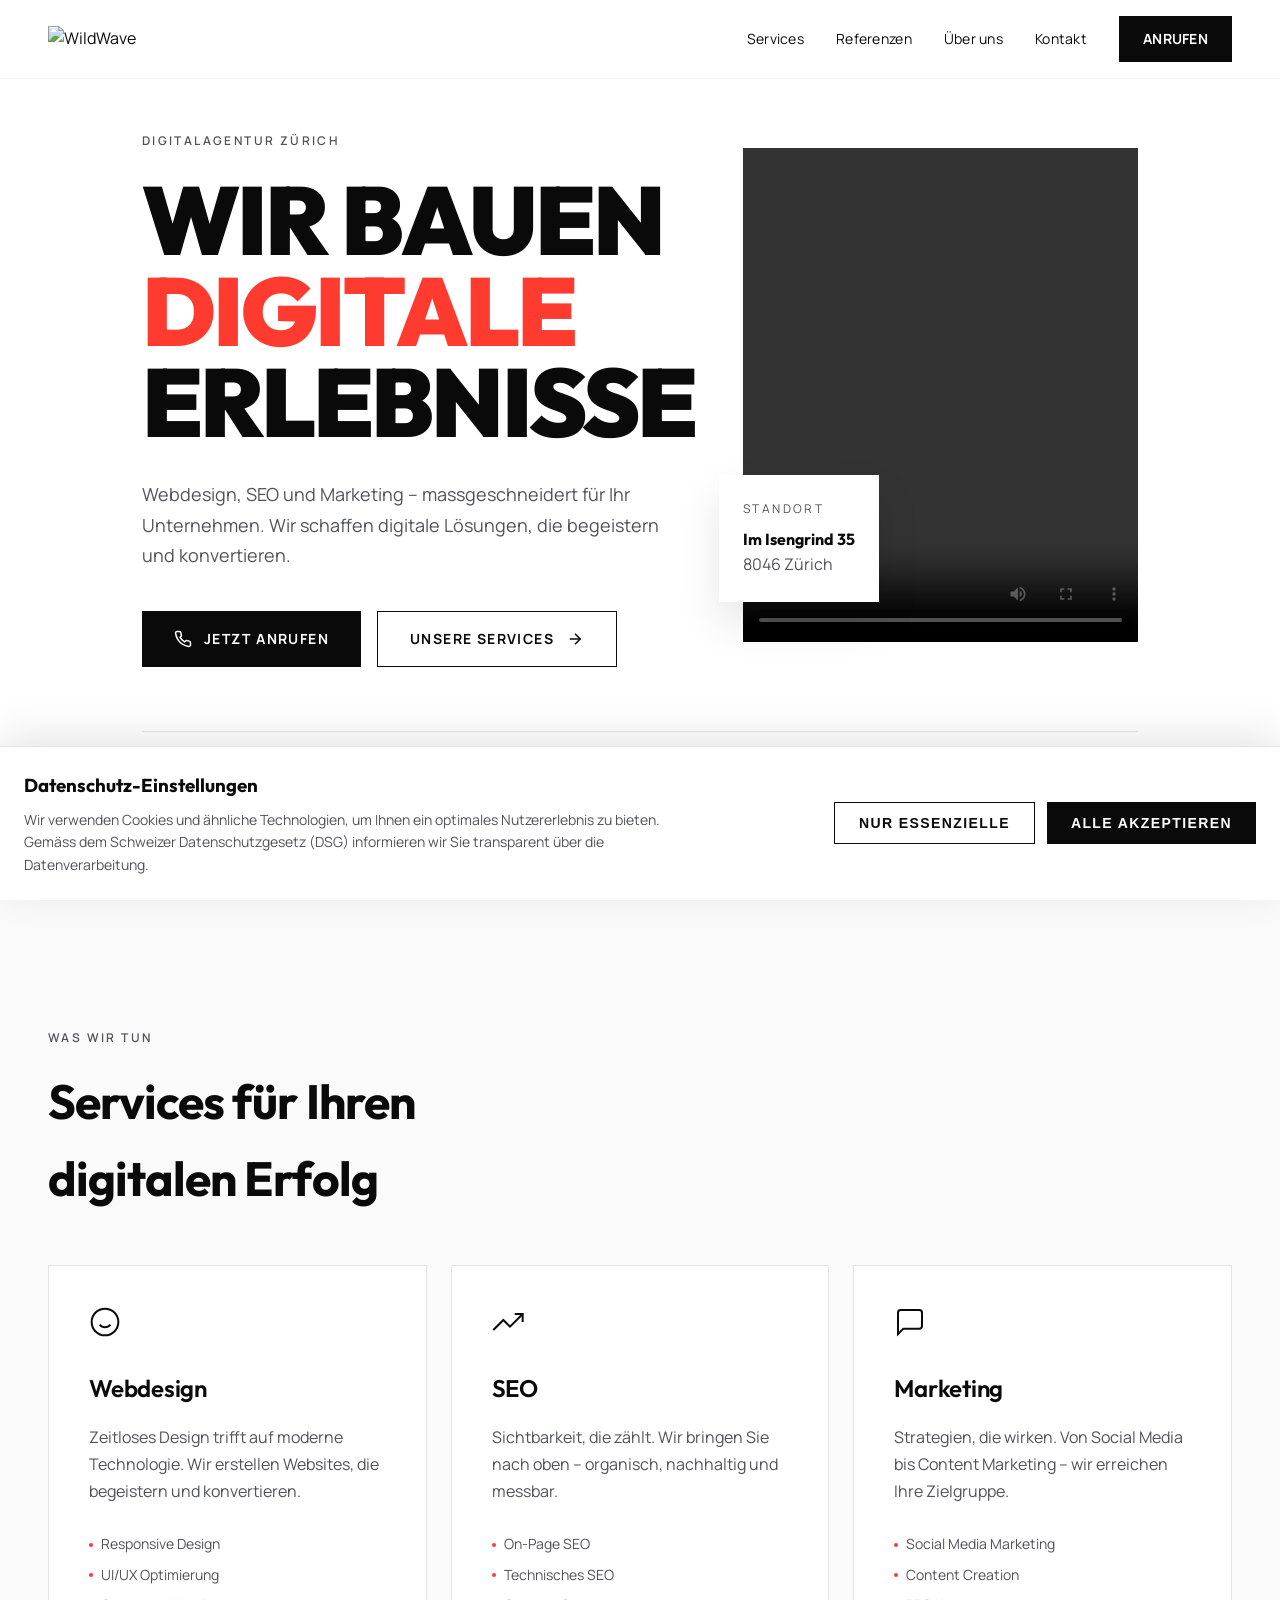
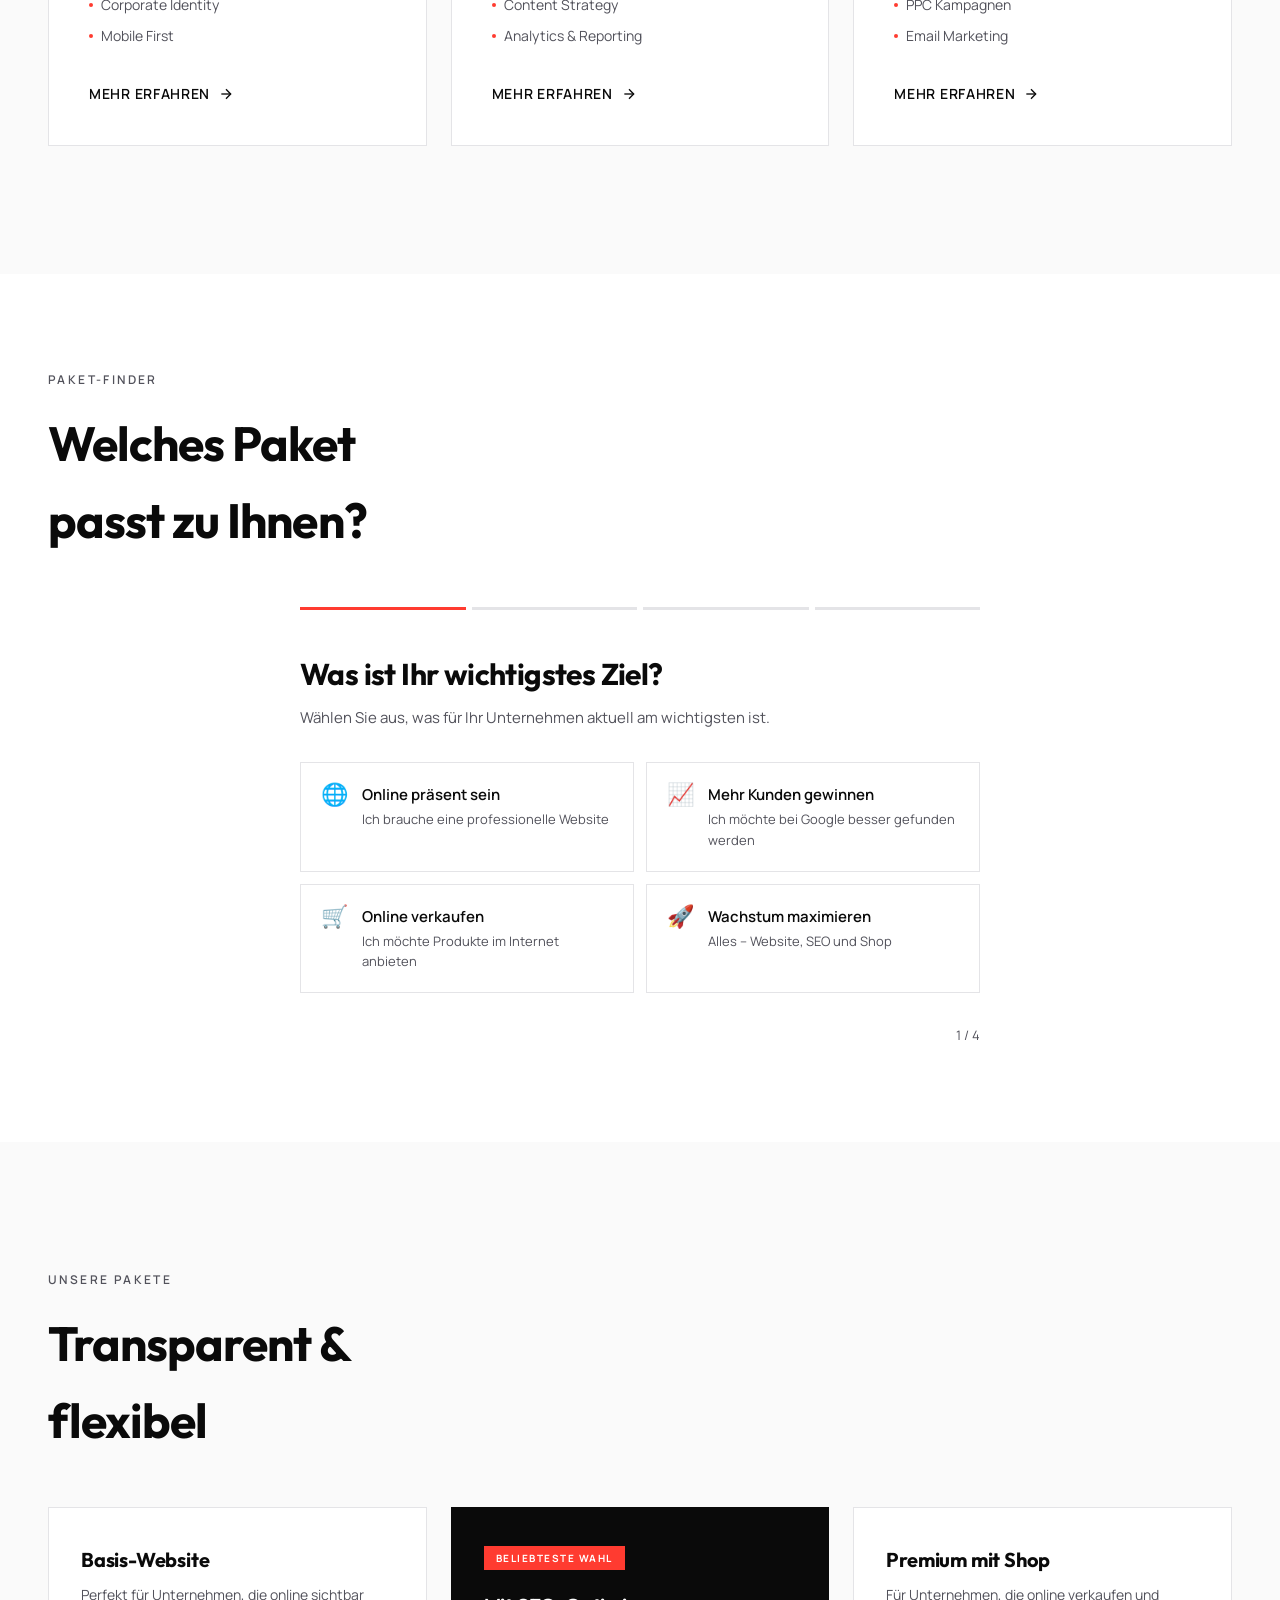
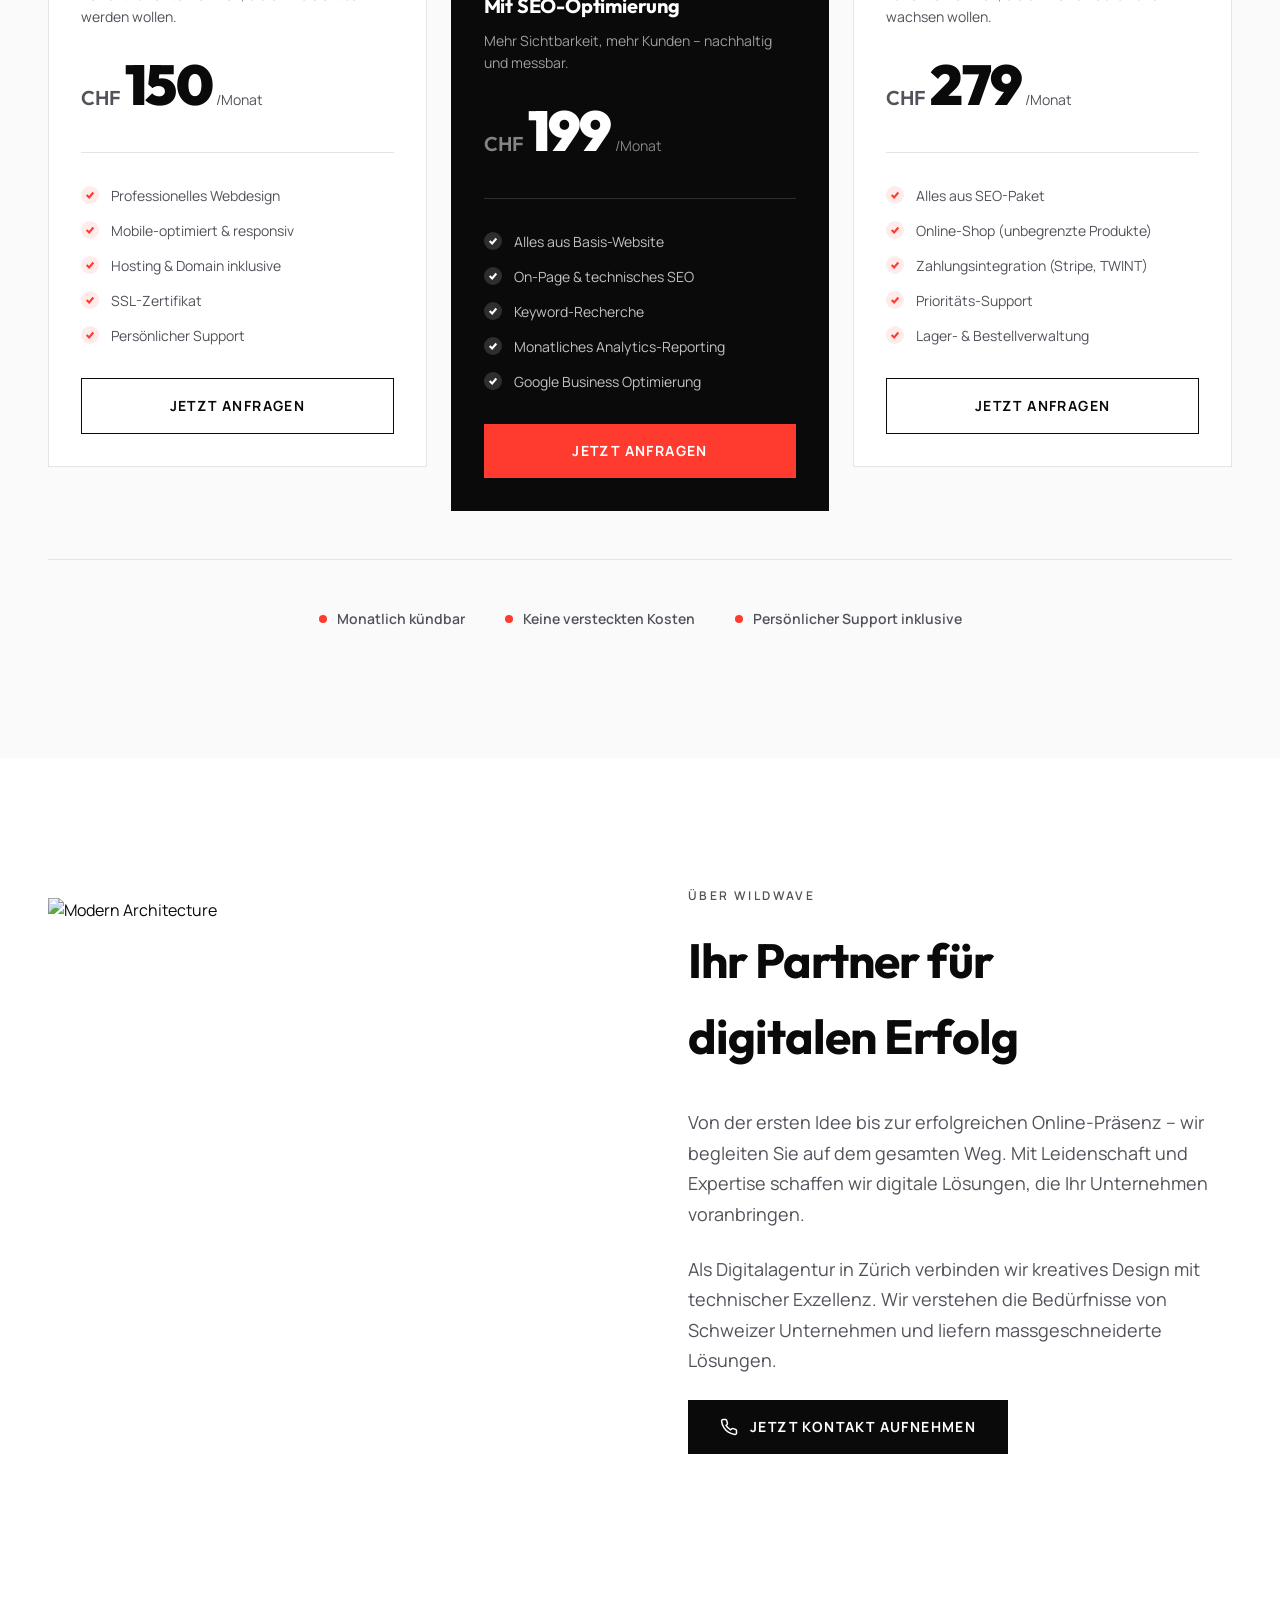
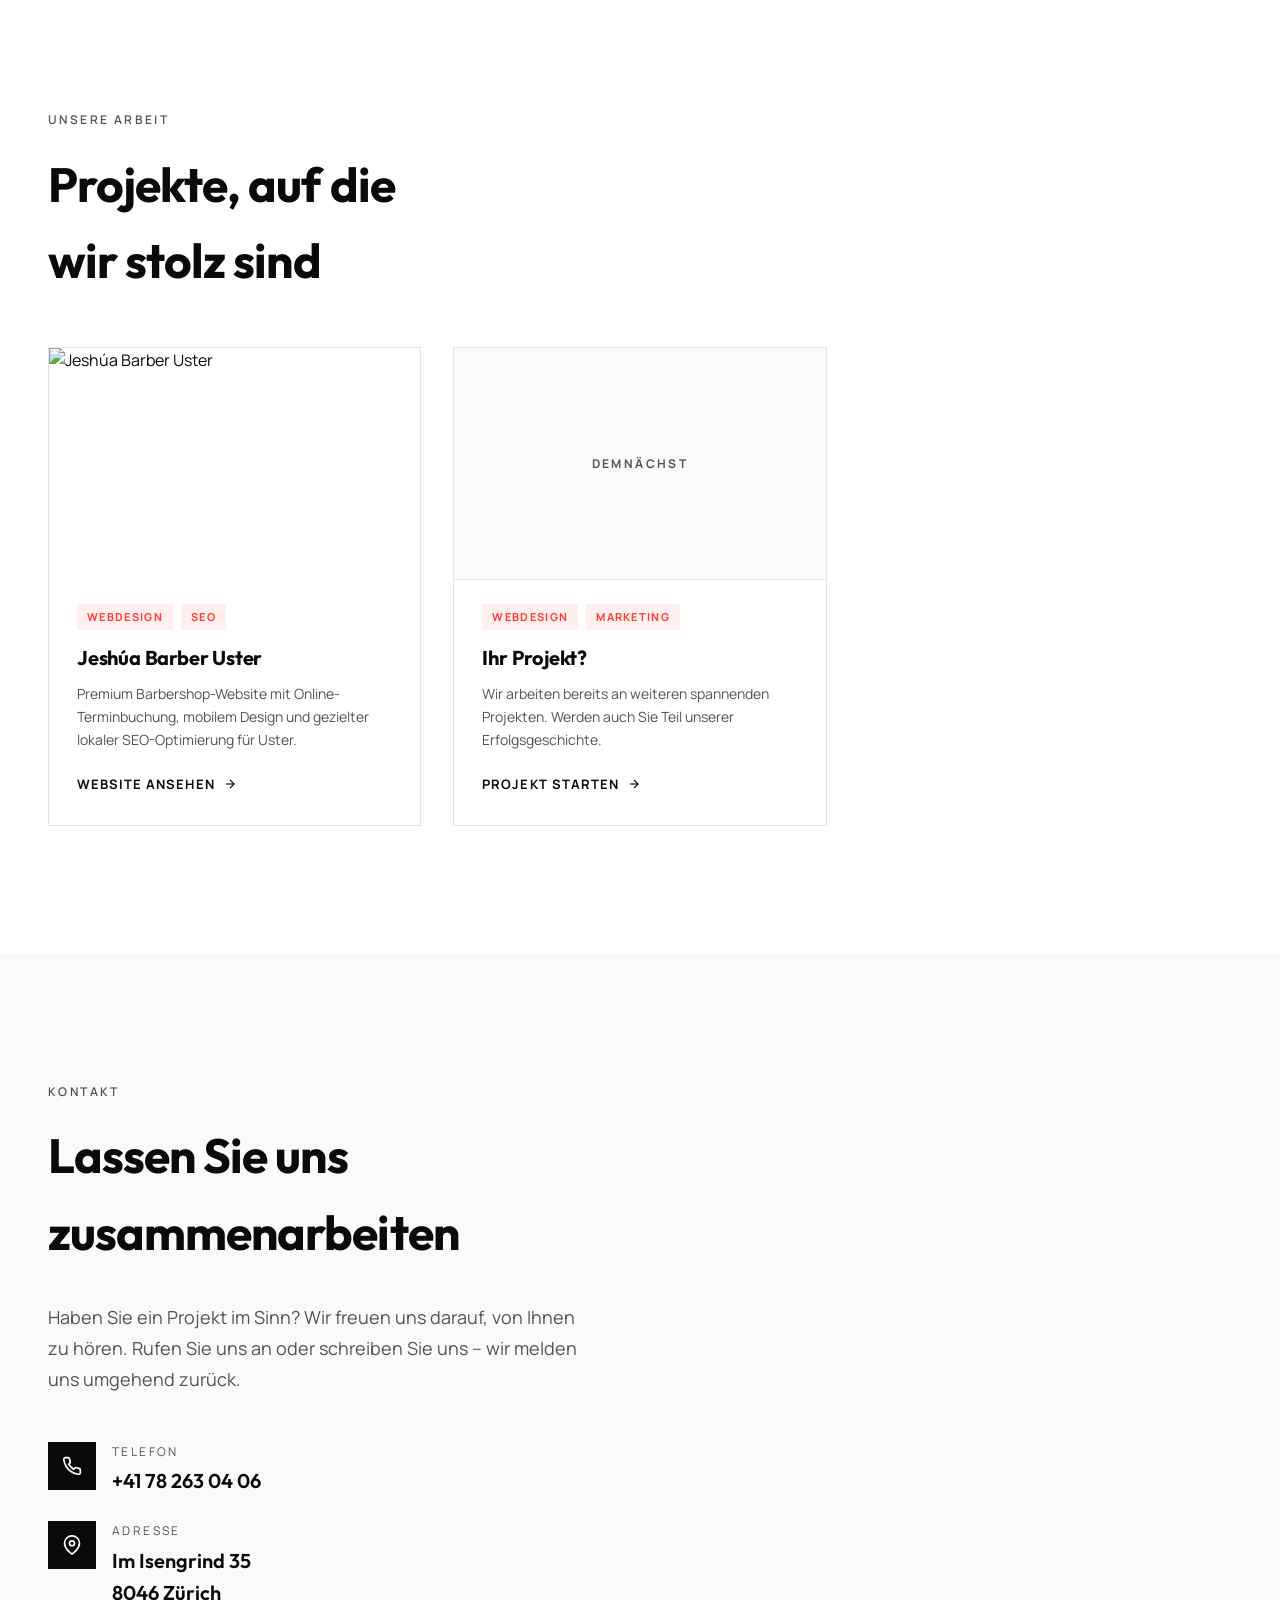
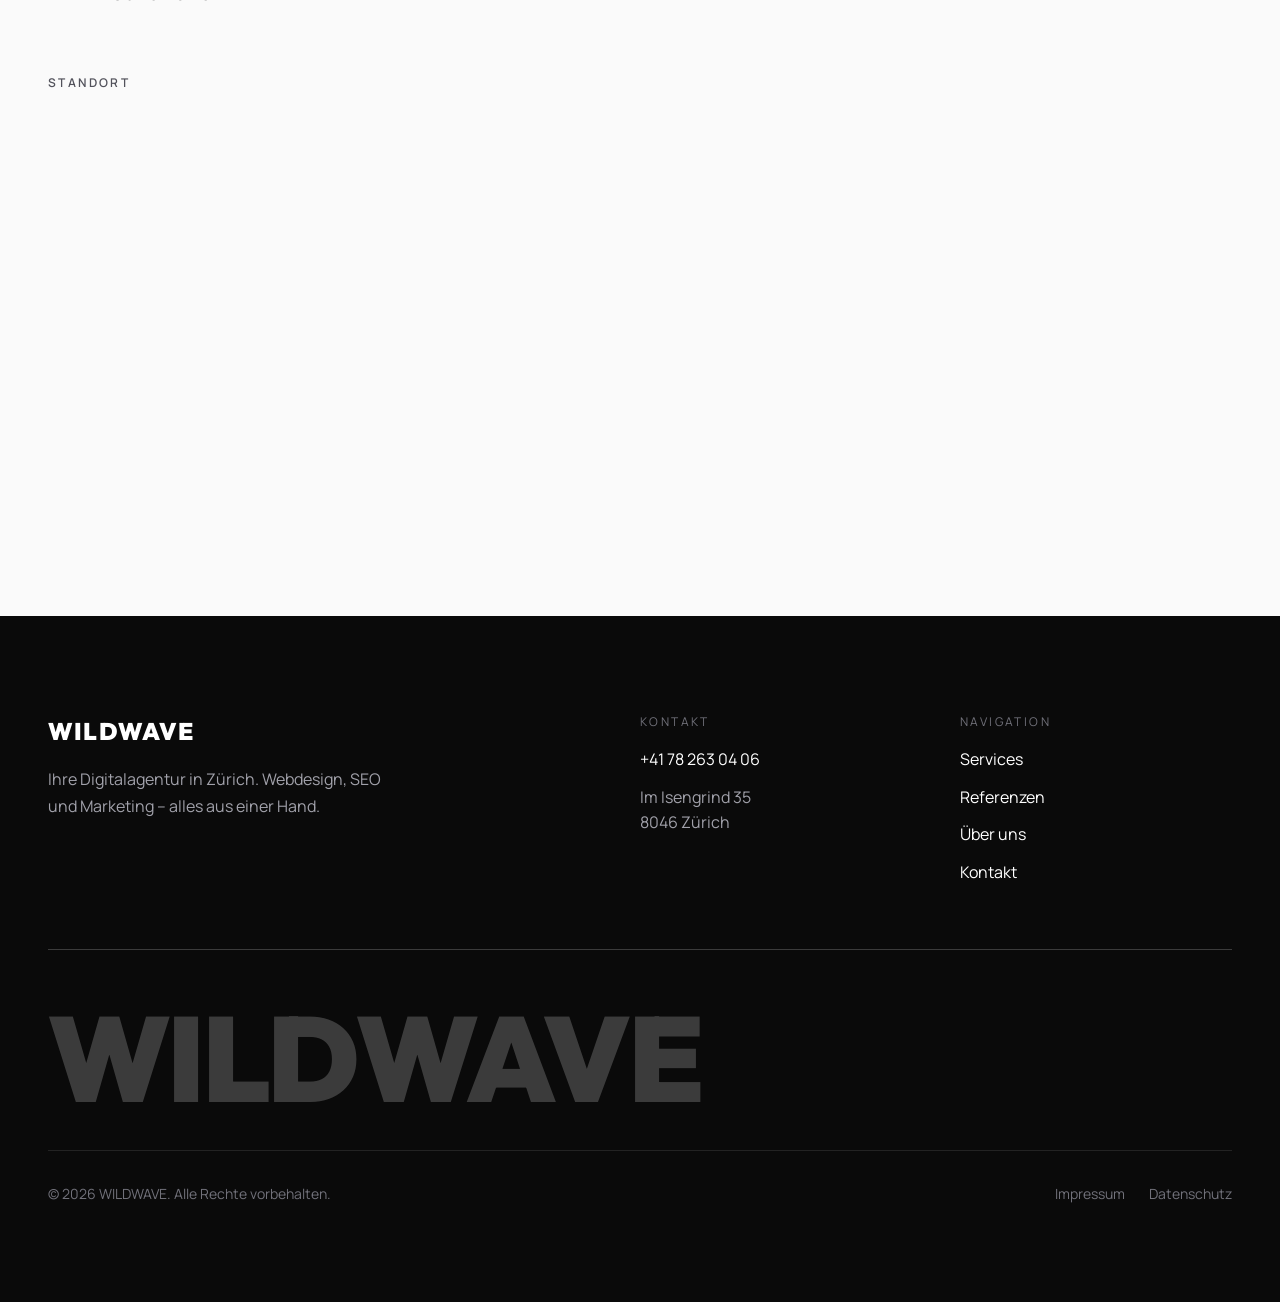
==== commit 89e55228: "Implement quiz section for package recommendations Added a quiz section to help users find suitable " ====
--- a/index.html
+++ b/index.html
@@ -1389,6 +1389,261 @@
             border-radius: 50%;
             flex-shrink: 0;
         }
+
+        /* Quiz */
+        .quiz-section {
+            background: var(--bg-primary);
+            padding: 96px 0;
+        }
+
+        .quiz-wrapper {
+            max-width: 680px;
+            margin: 48px auto 0;
+        }
+
+        .quiz-progress {
+            display: flex;
+            gap: 6px;
+            margin-bottom: 40px;
+        }
+
+        .quiz-progress-bar {
+            height: 3px;
+            flex: 1;
+            background: var(--border);
+            transition: background 0.4s;
+        }
+
+        .quiz-progress-bar.active {
+            background: var(--accent);
+        }
+
+        .quiz-step {
+            display: none;
+        }
+
+        .quiz-step.active {
+            display: block;
+            animation: fadeInUp 0.35s ease forwards;
+        }
+
+        .quiz-question {
+            font-family: 'Outfit', sans-serif;
+            font-size: clamp(22px, 4vw, 30px);
+            font-weight: 700;
+            letter-spacing: -0.02em;
+            margin-bottom: 8px;
+        }
+
+        .quiz-subtitle {
+            font-size: 15px;
+            color: var(--text-secondary);
+            margin-bottom: 32px;
+        }
+
+        .quiz-options {
+            display: grid;
+            grid-template-columns: 1fr;
+            gap: 12px;
+        }
+
+        @media (min-width: 480px) {
+            .quiz-options {
+                grid-template-columns: 1fr 1fr;
+            }
+        }
+
+        .quiz-option {
+            border: 1.5px solid var(--border);
+            padding: 20px;
+            cursor: pointer;
+            transition: border-color 0.2s, background 0.2s;
+            display: flex;
+            align-items: flex-start;
+            gap: 14px;
+            text-align: left;
+            background: white;
+        }
+
+        .quiz-option:hover {
+            border-color: var(--text-primary);
+        }
+
+        .quiz-option.selected {
+            border-color: var(--accent);
+            background: rgba(255,59,48,0.04);
+        }
+
+        .quiz-option-icon {
+            font-size: 22px;
+            line-height: 1;
+            flex-shrink: 0;
+        }
+
+        .quiz-option-label {
+            font-size: 15px;
+            font-weight: 600;
+            margin-bottom: 2px;
+        }
+
+        .quiz-option-hint {
+            font-size: 13px;
+            color: var(--text-secondary);
+        }
+
+        .quiz-nav {
+            display: flex;
+            align-items: center;
+            justify-content: space-between;
+            margin-top: 32px;
+        }
+
+        .quiz-back {
+            background: none;
+            border: none;
+            font-size: 14px;
+            font-weight: 600;
+            color: var(--text-secondary);
+            cursor: pointer;
+            padding: 0;
+            display: flex;
+            align-items: center;
+            gap: 6px;
+        }
+
+        .quiz-back:hover { color: var(--text-primary); }
+
+        .quiz-counter {
+            font-size: 13px;
+            color: var(--text-secondary);
+        }
+
+        .quiz-result {
+            display: none;
+            text-align: center;
+            animation: fadeInUp 0.4s ease forwards;
+        }
+
+        .quiz-result.active { display: block; }
+
+        .quiz-result-badge {
+            display: inline-block;
+            font-size: 10px;
+            font-weight: 700;
+            letter-spacing: 0.15em;
+            text-transform: uppercase;
+            background: rgba(255,59,48,0.1);
+            color: var(--accent);
+            padding: 6px 16px;
+            margin-bottom: 20px;
+        }
+
+        .quiz-result-title {
+            font-family: 'Outfit', sans-serif;
+            font-size: clamp(28px, 5vw, 40px);
+            font-weight: 900;
+            letter-spacing: -0.02em;
+            margin-bottom: 12px;
+        }
+
+        .quiz-result-desc {
+            font-size: 16px;
+            color: var(--text-secondary);
+            max-width: 480px;
+            margin: 0 auto 40px;
+            line-height: 1.7;
+        }
+
+        .quiz-result-card {
+            background: var(--text-primary);
+            color: white;
+            padding: 36px;
+            max-width: 400px;
+            margin: 0 auto 32px;
+            text-align: left;
+        }
+
+        .quiz-result-card-name {
+            font-family: 'Outfit', sans-serif;
+            font-size: 11px;
+            font-weight: 700;
+            letter-spacing: 0.15em;
+            text-transform: uppercase;
+            color: rgba(255,255,255,0.4);
+            margin-bottom: 8px;
+        }
+
+        .quiz-result-card-package {
+            font-family: 'Outfit', sans-serif;
+            font-size: 24px;
+            font-weight: 800;
+            margin-bottom: 20px;
+        }
+
+        .quiz-result-card-price {
+            display: flex;
+            align-items: baseline;
+            gap: 4px;
+            margin-bottom: 24px;
+            padding-bottom: 24px;
+            border-bottom: 1px solid rgba(255,255,255,0.15);
+        }
+
+        .quiz-result-card-currency {
+            font-size: 18px;
+            font-weight: 600;
+            color: rgba(255,255,255,0.4);
+        }
+
+        .quiz-result-card-amount {
+            font-family: 'Outfit', sans-serif;
+            font-size: 48px;
+            font-weight: 900;
+            letter-spacing: -0.03em;
+            line-height: 1;
+        }
+
+        .quiz-result-card-period {
+            font-size: 14px;
+            color: rgba(255,255,255,0.4);
+        }
+
+        .quiz-result-features {
+            list-style: none;
+            display: flex;
+            flex-direction: column;
+            gap: 12px;
+            margin-bottom: 28px;
+        }
+
+        .quiz-result-feature {
+            display: flex;
+            align-items: center;
+            gap: 10px;
+            font-size: 14px;
+            color: rgba(255,255,255,0.75);
+        }
+
+        .quiz-result-feature::before {
+            content: '';
+            width: 6px;
+            height: 6px;
+            background: var(--accent);
+            border-radius: 50%;
+            flex-shrink: 0;
+        }
+
+        .quiz-restart {
+            background: none;
+            border: none;
+            font-size: 14px;
+            color: var(--text-secondary);
+            cursor: pointer;
+            text-decoration: underline;
+            text-underline-offset: 3px;
+        }
+
+        .quiz-restart:hover { color: var(--text-primary); }
     </style>
 </head>
 <body>
@@ -1577,6 +1832,208 @@
                             <polyline points="12 5 19 12 12 19"></polyline>
                         </svg>
                     </div>
+                </div>
+            </div>
+        </div>
+    </section>
+
+
+    <!-- Quiz -->
+    <section class="quiz-section" id="quiz">
+        <div class="container">
+            <p class="section-label">Paket-Finder</p>
+            <h2 class="section-title">Welches Paket<br>passt zu Ihnen?</h2>
+            <div class="quiz-wrapper">
+                <!-- Progress -->
+                <div class="quiz-progress">
+                    <div class="quiz-progress-bar active" id="qp1"></div>
+                    <div class="quiz-progress-bar" id="qp2"></div>
+                    <div class="quiz-progress-bar" id="qp3"></div>
+                    <div class="quiz-progress-bar" id="qp4"></div>
+                </div>
+
+                <!-- Step 1 -->
+                <div class="quiz-step active" id="qs1">
+                    <h3 class="quiz-question">Was ist Ihr wichtigstes Ziel?</h3>
+                    <p class="quiz-subtitle">Wählen Sie aus, was für Ihr Unternehmen aktuell am wichtigsten ist.</p>
+                    <div class="quiz-options">
+                        <div class="quiz-option" onclick="selectOption(1, 'online', this)">
+                            <span class="quiz-option-icon">🌐</span>
+                            <div>
+                                <div class="quiz-option-label">Online präsent sein</div>
+                                <div class="quiz-option-hint">Ich brauche eine professionelle Website</div>
+                            </div>
+                        </div>
+                        <div class="quiz-option" onclick="selectOption(1, 'seo', this)">
+                            <span class="quiz-option-icon">📈</span>
+                            <div>
+                                <div class="quiz-option-label">Mehr Kunden gewinnen</div>
+                                <div class="quiz-option-hint">Ich möchte bei Google besser gefunden werden</div>
+                            </div>
+                        </div>
+                        <div class="quiz-option" onclick="selectOption(1, 'shop', this)">
+                            <span class="quiz-option-icon">🛒</span>
+                            <div>
+                                <div class="quiz-option-label">Online verkaufen</div>
+                                <div class="quiz-option-hint">Ich möchte Produkte im Internet anbieten</div>
+                            </div>
+                        </div>
+                        <div class="quiz-option" onclick="selectOption(1, 'grow', this)">
+                            <span class="quiz-option-icon">🚀</span>
+                            <div>
+                                <div class="quiz-option-label">Wachstum maximieren</div>
+                                <div class="quiz-option-hint">Alles – Website, SEO und Shop</div>
+                            </div>
+                        </div>
+                    </div>
+                    <div class="quiz-nav">
+                        <span></span>
+                        <span class="quiz-counter">1 / 4</span>
+                    </div>
+                </div>
+
+                <!-- Step 2 -->
+                <div class="quiz-step" id="qs2">
+                    <h3 class="quiz-question">Wie gross ist Ihr Unternehmen?</h3>
+                    <p class="quiz-subtitle">Das hilft uns, den richtigen Umfang zu empfehlen.</p>
+                    <div class="quiz-options">
+                        <div class="quiz-option" onclick="selectOption(2, 'solo', this)">
+                            <span class="quiz-option-icon">👤</span>
+                            <div>
+                                <div class="quiz-option-label">Einzelperson / Freelancer</div>
+                                <div class="quiz-option-hint">Ich arbeite allein</div>
+                            </div>
+                        </div>
+                        <div class="quiz-option" onclick="selectOption(2, 'small', this)">
+                            <span class="quiz-option-icon">👥</span>
+                            <div>
+                                <div class="quiz-option-label">Kleines Team (2–10)</div>
+                                <div class="quiz-option-hint">Wir sind ein kleines KMU</div>
+                            </div>
+                        </div>
+                        <div class="quiz-option" onclick="selectOption(2, 'medium', this)">
+                            <span class="quiz-option-icon">🏢</span>
+                            <div>
+                                <div class="quiz-option-label">Mittleres Unternehmen</div>
+                                <div class="quiz-option-hint">10–50 Mitarbeitende</div>
+                            </div>
+                        </div>
+                        <div class="quiz-option" onclick="selectOption(2, 'large', this)">
+                            <span class="quiz-option-icon">🏭</span>
+                            <div>
+                                <div class="quiz-option-label">Grösseres Unternehmen</div>
+                                <div class="quiz-option-hint">50+ Mitarbeitende</div>
+                            </div>
+                        </div>
+                    </div>
+                    <div class="quiz-nav">
+                        <button class="quiz-back" onclick="goBack(1)">
+                            <svg width="16" height="16" viewBox="0 0 24 24" fill="none" stroke="currentColor" stroke-width="2"><polyline points="15 18 9 12 15 6"></polyline></svg>
+                            Zurück
+                        </button>
+                        <span class="quiz-counter">2 / 4</span>
+                    </div>
+                </div>
+
+                <!-- Step 3 -->
+                <div class="quiz-step" id="qs3">
+                    <h3 class="quiz-question">Haben Sie bereits eine Website?</h3>
+                    <p class="quiz-subtitle">So können wir einschätzen, wie viel Aufwand nötig ist.</p>
+                    <div class="quiz-options">
+                        <div class="quiz-option" onclick="selectOption(3, 'none', this)">
+                            <span class="quiz-option-icon">❌</span>
+                            <div>
+                                <div class="quiz-option-label">Nein, noch keine</div>
+                                <div class="quiz-option-hint">Wir starten von Grund auf neu</div>
+                            </div>
+                        </div>
+                        <div class="quiz-option" onclick="selectOption(3, 'old', this)">
+                            <span class="quiz-option-icon">🔄</span>
+                            <div>
+                                <div class="quiz-option-label">Ja, aber sie ist veraltet</div>
+                                <div class="quiz-option-hint">Sie braucht eine Überarbeitung</div>
+                            </div>
+                        </div>
+                        <div class="quiz-option" onclick="selectOption(3, 'ok', this)">
+                            <span class="quiz-option-icon">✅</span>
+                            <div>
+                                <div class="quiz-option-label">Ja, sie ist aktuell</div>
+                                <div class="quiz-option-hint">Ich möchte SEO oder Shop ergänzen</div>
+                            </div>
+                        </div>
+                        <div class="quiz-option" onclick="selectOption(3, 'unsure', this)">
+                            <span class="quiz-option-icon">🤔</span>
+                            <div>
+                                <div class="quiz-option-label">Ich bin nicht sicher</div>
+                                <div class="quiz-option-hint">Ich brauche zuerst eine Beratung</div>
+                            </div>
+                        </div>
+                    </div>
+                    <div class="quiz-nav">
+                        <button class="quiz-back" onclick="goBack(2)">
+                            <svg width="16" height="16" viewBox="0 0 24 24" fill="none" stroke="currentColor" stroke-width="2"><polyline points="15 18 9 12 15 6"></polyline></svg>
+                            Zurück
+                        </button>
+                        <span class="quiz-counter">3 / 4</span>
+                    </div>
+                </div>
+
+                <!-- Step 4 -->
+                <div class="quiz-step" id="qs4">
+                    <h3 class="quiz-question">Was ist Ihr monatliches Budget?</h3>
+                    <p class="quiz-subtitle">Alle Pakete sind monatlich kündbar, ohne versteckte Kosten.</p>
+                    <div class="quiz-options">
+                        <div class="quiz-option" onclick="selectOption(4, 'low', this)">
+                            <span class="quiz-option-icon">💰</span>
+                            <div>
+                                <div class="quiz-option-label">Bis CHF 150 / Monat</div>
+                                <div class="quiz-option-hint">Ich möchte klein starten</div>
+                            </div>
+                        </div>
+                        <div class="quiz-option" onclick="selectOption(4, 'mid', this)">
+                            <span class="quiz-option-icon">💳</span>
+                            <div>
+                                <div class="quiz-option-label">Bis CHF 200 / Monat</div>
+                                <div class="quiz-option-hint">Website inkl. SEO ist ideal</div>
+                            </div>
+                        </div>
+                        <div class="quiz-option" onclick="selectOption(4, 'high', this)">
+                            <span class="quiz-option-icon">💎</span>
+                            <div>
+                                <div class="quiz-option-label">Bis CHF 300 / Monat</div>
+                                <div class="quiz-option-hint">Ich will das komplette Paket</div>
+                            </div>
+                        </div>
+                        <div class="quiz-option" onclick="selectOption(4, 'flex', this)">
+                            <span class="quiz-option-icon">📞</span>
+                            <div>
+                                <div class="quiz-option-label">Ich möchte beraten werden</div>
+                                <div class="quiz-option-hint">Preis ist sekundär, Qualität zählt</div>
+                            </div>
+                        </div>
+                    </div>
+                    <div class="quiz-nav">
+                        <button class="quiz-back" onclick="goBack(3)">
+                            <svg width="16" height="16" viewBox="0 0 24 24" fill="none" stroke="currentColor" stroke-width="2"><polyline points="15 18 9 12 15 6"></polyline></svg>
+                            Zurück
+                        </button>
+                        <span class="quiz-counter">4 / 4</span>
+                    </div>
+                </div>
+
+                <!-- Result -->
+                <div class="quiz-result" id="quizResult">
+                    <span class="quiz-result-badge">Ihre Empfehlung</span>
+                    <h3 class="quiz-result-title" id="resultTitle">Perfekt für Sie!</h3>
+                    <p class="quiz-result-desc" id="resultDesc"></p>
+                    <div class="quiz-result-card" id="resultCard"></div>
+                    <a href="tel:+41782630406" class="btn btn-primary" style="margin-bottom:16px;">
+                        <svg width="18" height="18" viewBox="0 0 24 24" fill="none" stroke="currentColor" stroke-width="2">
+                            <path d="M22 16.92v3a2 2 0 0 1-2.18 2 19.79 19.79 0 0 1-8.63-3.07 19.5 19.5 0 0 1-6-6 19.79 19.79 0 0 1-3.07-8.67A2 2 0 0 1 4.11 2h3a2 2 0 0 1 2 1.72 12.84 12.84 0 0 0 .7 2.81 2 2 0 0 1-.45 2.11L8.09 9.91a16 16 0 0 0 6 6l1.27-1.27a2 2 0 0 1 2.11-.45 12.84 12.84 0 0 0 2.81.7A2 2 0 0 1 22 16.92z"></path>
+                        </svg>
+                        Jetzt kostenlos beraten lassen
+                    </a><br>
+                    <button class="quiz-restart" onclick="restartQuiz()">Quiz neu starten</button>
                 </div>
             </div>
         </div>
@@ -2228,6 +2685,118 @@
             }
         });
 
+
+        // Quiz Logic
+        const quizAnswers = {};
+
+        const packages = {
+            basis: {
+                name: 'Basis-Website',
+                price: '150',
+                features: ['Professionelles Webdesign', 'Mobile-optimiert & responsiv', 'Hosting & Domain inklusive', 'SSL-Zertifikat', 'Persönlicher Support']
+            },
+            seo: {
+                name: 'Mit SEO-Optimierung',
+                price: '199',
+                features: ['Alles aus Basis-Website', 'On-Page & technisches SEO', 'Keyword-Recherche', 'Monatliches Analytics-Reporting', 'Google Business Optimierung']
+            },
+            premium: {
+                name: 'Premium mit Shop',
+                price: '279',
+                features: ['Alles aus SEO-Paket', 'Online-Shop (unbegrenzte Produkte)', 'Zahlungsintegration (Stripe, TWINT)', 'Prioritäts-Support', 'Lager- & Bestellverwaltung']
+            }
+        };
+
+        function selectOption(step, value, el) {
+            // Deselect siblings
+            el.closest('.quiz-options').querySelectorAll('.quiz-option').forEach(o => o.classList.remove('selected'));
+            el.classList.add('selected');
+            quizAnswers['q' + step] = value;
+
+            // Auto-advance after short delay
+            setTimeout(() => {
+                if (step < 4) {
+                    goToStep(step + 1);
+                } else {
+                    showResult();
+                }
+            }, 320);
+        }
+
+        function goToStep(step) {
+            document.querySelectorAll('.quiz-step').forEach(s => s.classList.remove('active'));
+            document.getElementById('qs' + step).classList.add('active');
+            // Update progress
+            for (let i = 1; i <= 4; i++) {
+                const bar = document.getElementById('qp' + i);
+                bar.classList.toggle('active', i <= step);
+            }
+        }
+
+        function goBack(toStep) {
+            goToStep(toStep);
+        }
+
+        function calcPackage() {
+            const q1 = quizAnswers.q1;
+            const q4 = quizAnswers.q4;
+
+            // Shop intent → Premium
+            if (q1 === 'shop' || q1 === 'grow') return 'premium';
+            if (q4 === 'high' || q4 === 'flex') return 'premium';
+
+            // SEO intent
+            if (q1 === 'seo') return 'seo';
+            if (q4 === 'mid') return 'seo';
+
+            // Default → Basis
+            return 'basis';
+        }
+
+        function showResult() {
+            document.querySelectorAll('.quiz-step').forEach(s => s.classList.remove('active'));
+            document.getElementById('quizResult').classList.add('active');
+            // All bars active
+            for (let i = 1; i <= 4; i++) document.getElementById('qp' + i).classList.add('active');
+
+            const pkg = calcPackage();
+            const data = packages[pkg];
+
+            const titles = {
+                basis: 'Das Basis-Paket ist ideal für Sie!',
+                seo: 'Das SEO-Paket passt perfekt!',
+                premium: 'Das Premium-Paket ist Ihre Wahl!'
+            };
+            const descs = {
+                basis: 'Basierend auf Ihren Antworten empfehlen wir Ihnen eine solide, professionelle Online-Präsenz – ohne Schnickschnack, aber mit allem was zählt.',
+                seo: 'Sie wollen nicht nur online sein, sondern auch gefunden werden. Das SEO-Paket bringt Ihnen nachhaltige Sichtbarkeit bei Google.',
+                premium: 'Sie denken gross – und das zu Recht. Mit unserem Premium-Paket haben Sie Website, SEO und Online-Shop aus einer Hand.'
+            };
+
+            document.getElementById('resultTitle').textContent = titles[pkg];
+            document.getElementById('resultDesc').textContent = descs[pkg];
+
+            var featuresHtml = data.features.map(function(f) {
+                return '<li class="quiz-result-feature">' + f + '</li>';
+            }).join('');
+            document.getElementById('resultCard').innerHTML =
+                '<p class="quiz-result-card-name">Empfohlenes Paket</p>' +
+                '<p class="quiz-result-card-package">' + data.name + '</p>' +
+                '<div class="quiz-result-card-price">' +
+                    '<span class="quiz-result-card-currency">CHF</span>' +
+                    '<span class="quiz-result-card-amount">' + data.price + '</span>' +
+                    '<span class="quiz-result-card-period">/Monat</span>' +
+                '</div>' +
+                '<ul class="quiz-result-features">' + featuresHtml + '</ul>';
+        }
+
+        function restartQuiz() {
+            Object.keys(quizAnswers).forEach(k => delete quizAnswers[k]);
+            document.getElementById('quizResult').classList.remove('active');
+            document.querySelectorAll('.quiz-option').forEach(o => o.classList.remove('selected'));
+            goToStep(1);
+        }
+
         // Initialize
         document.addEventListener('DOMContentLoaded', function() {
             checkCookieConsent();
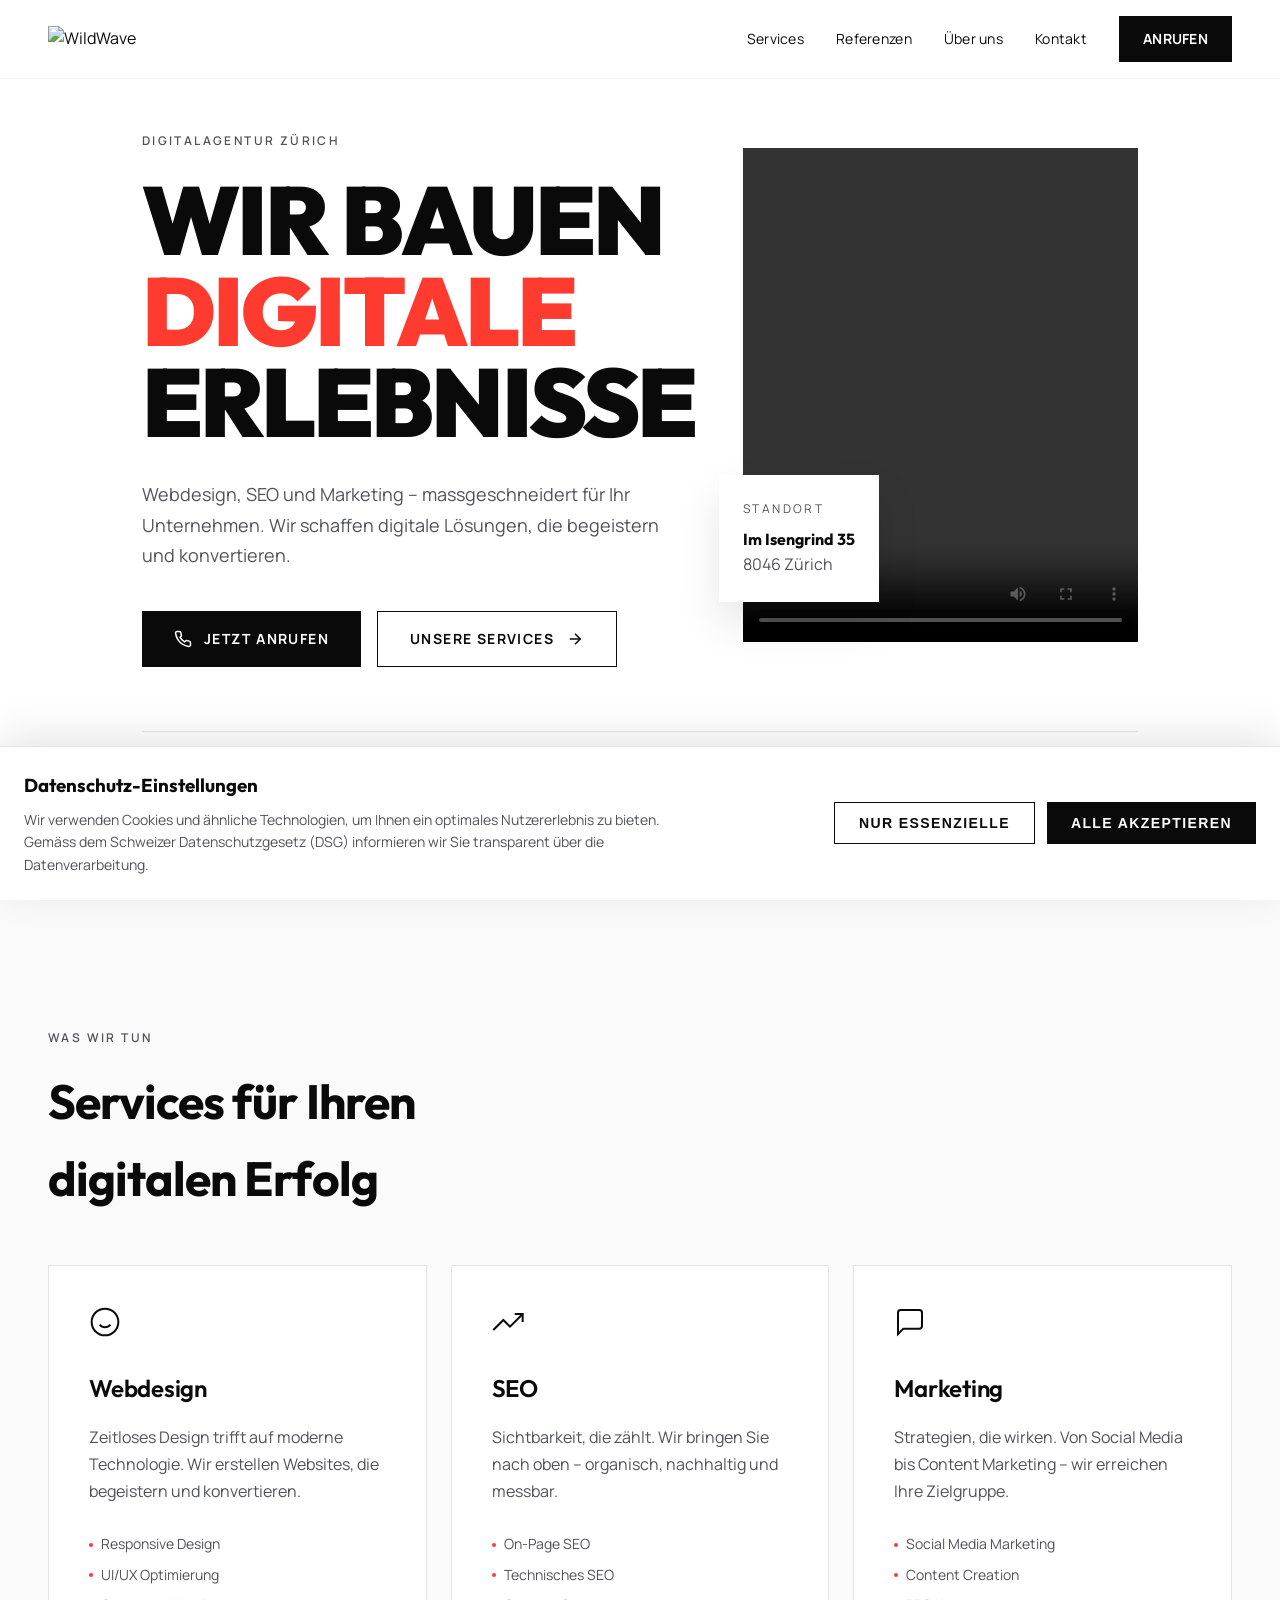
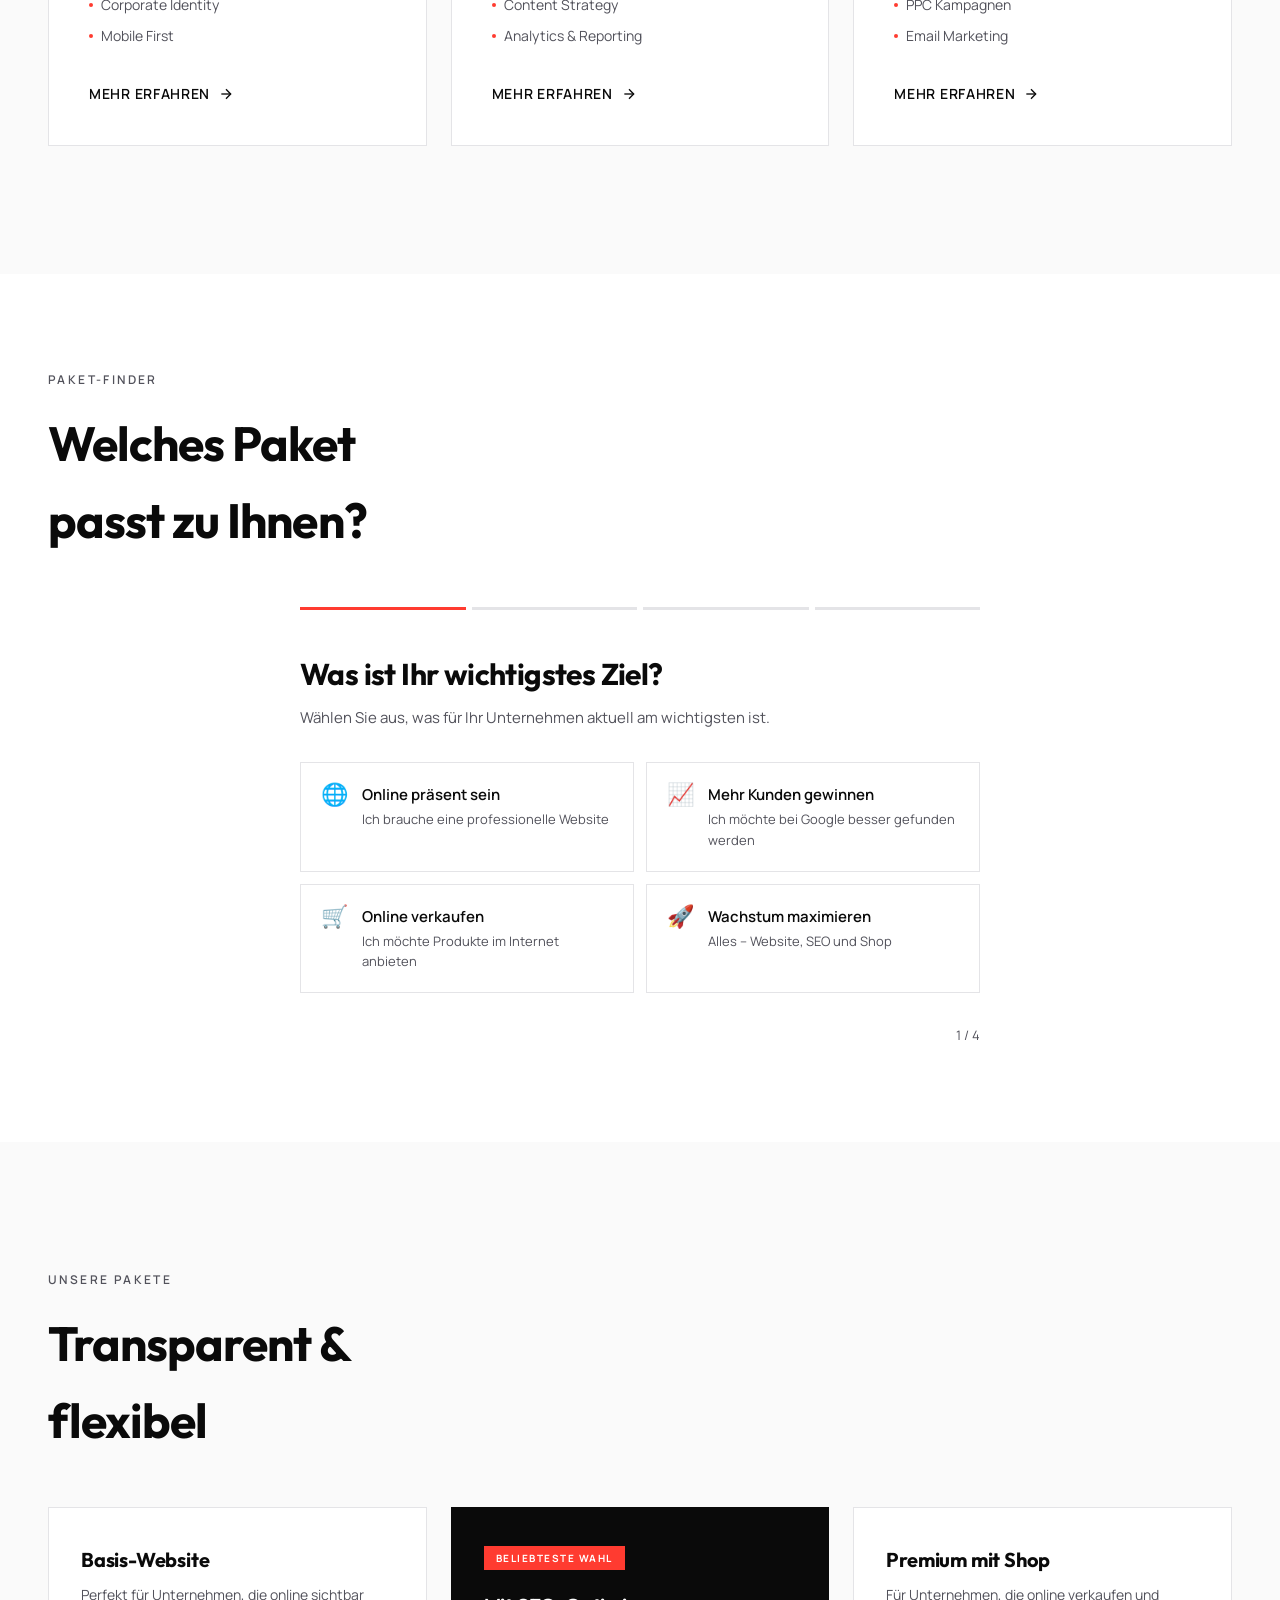
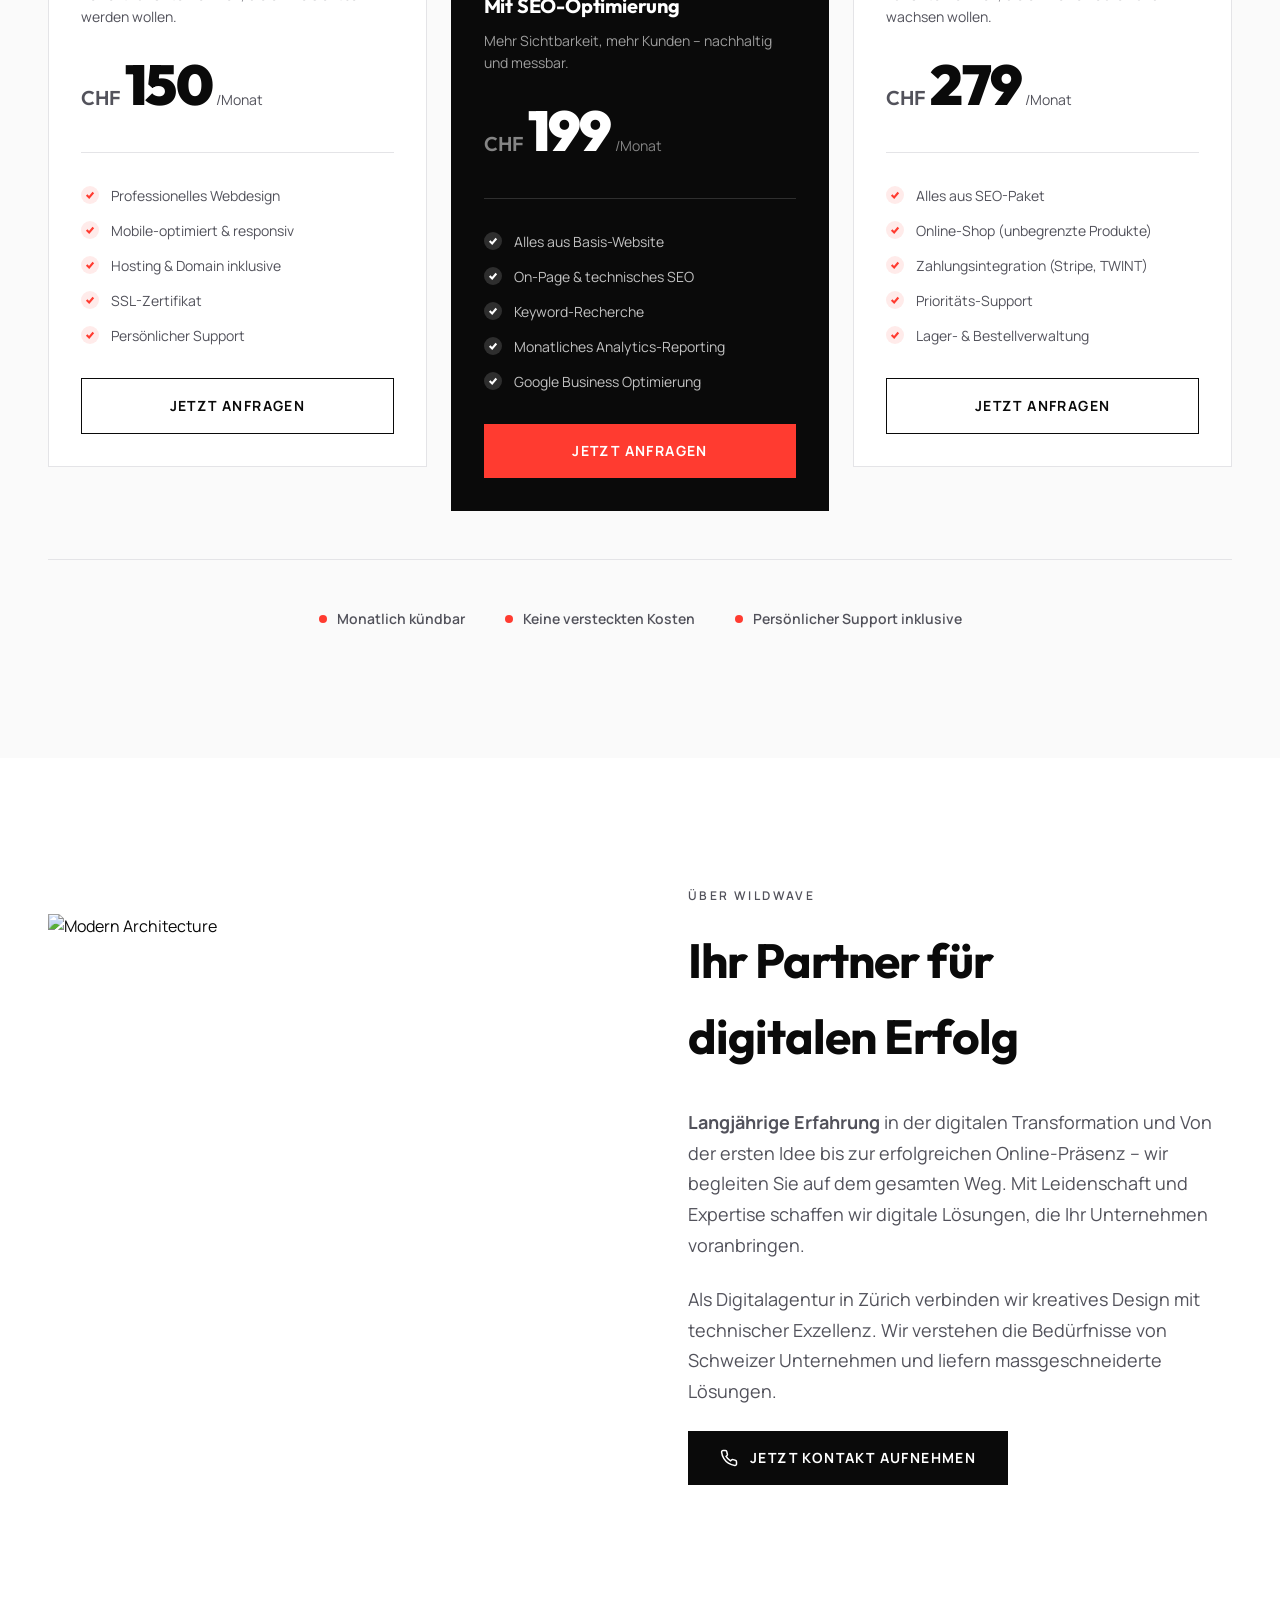
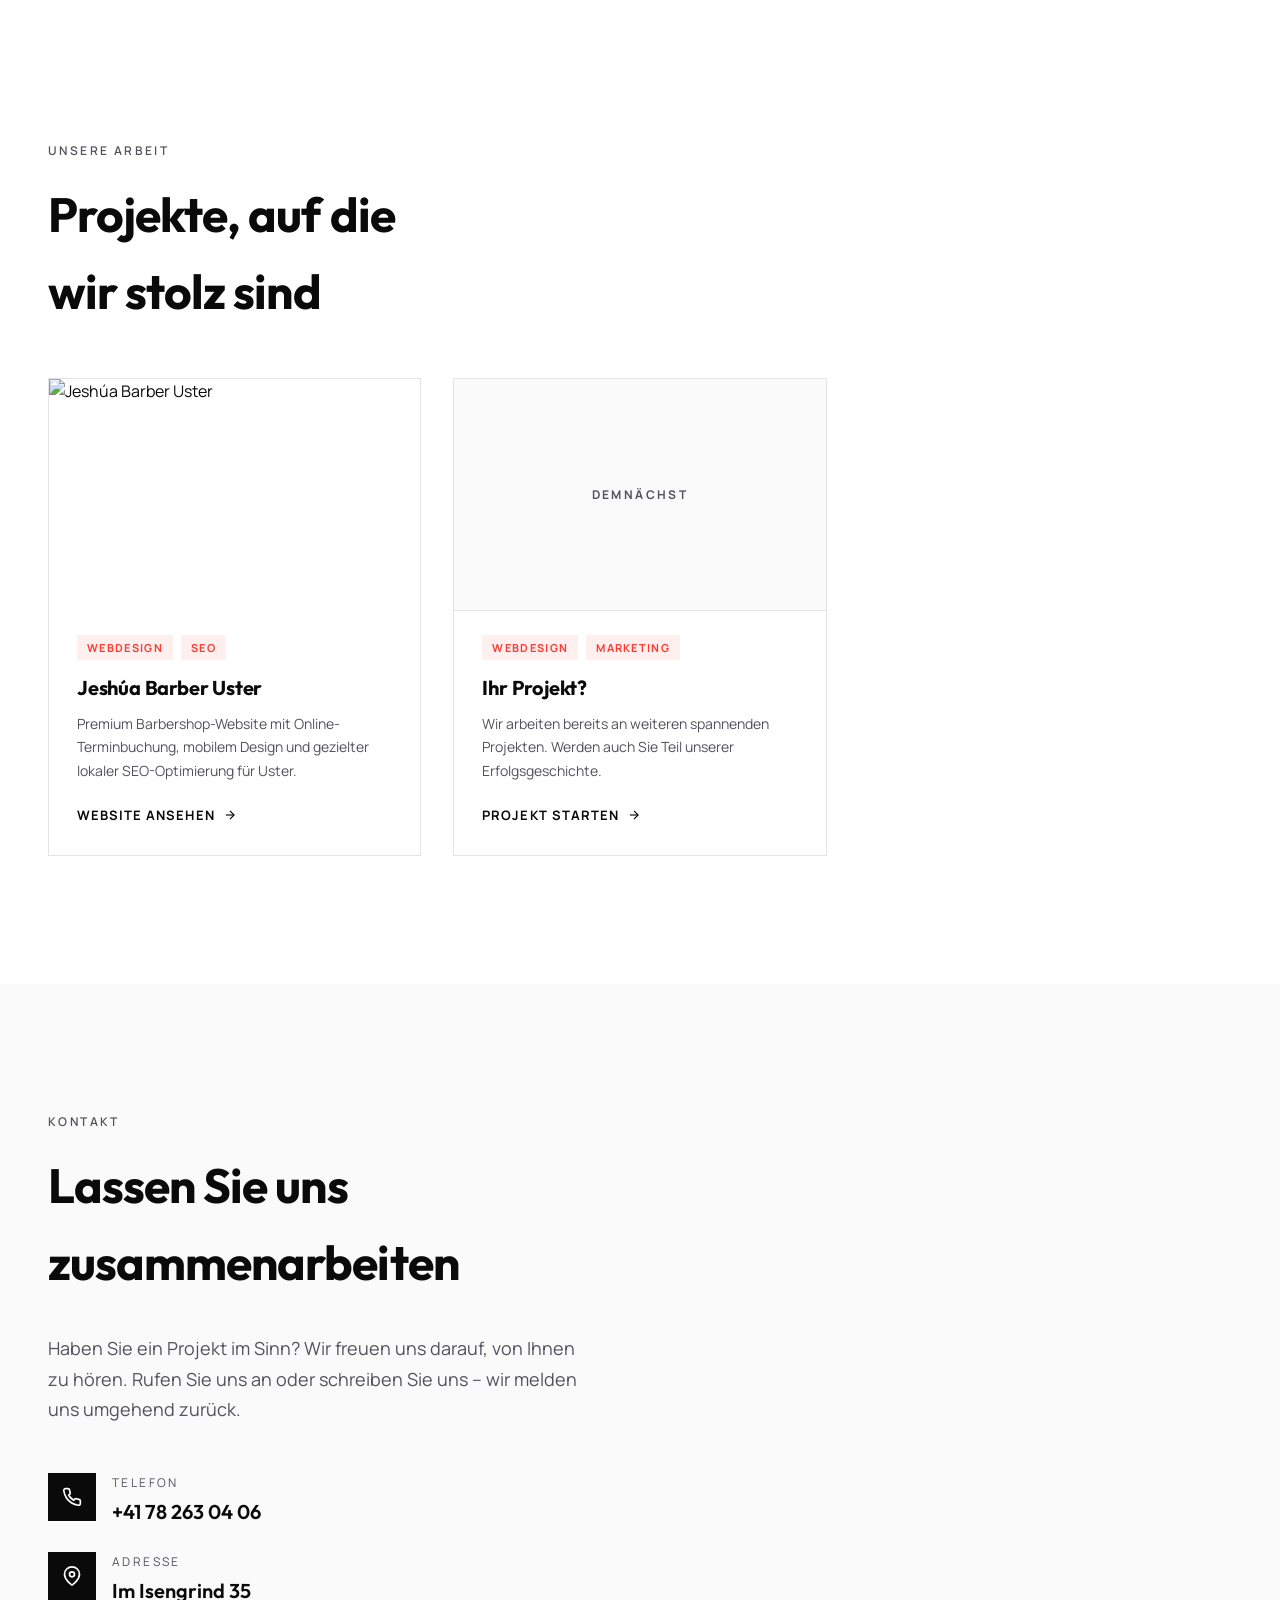
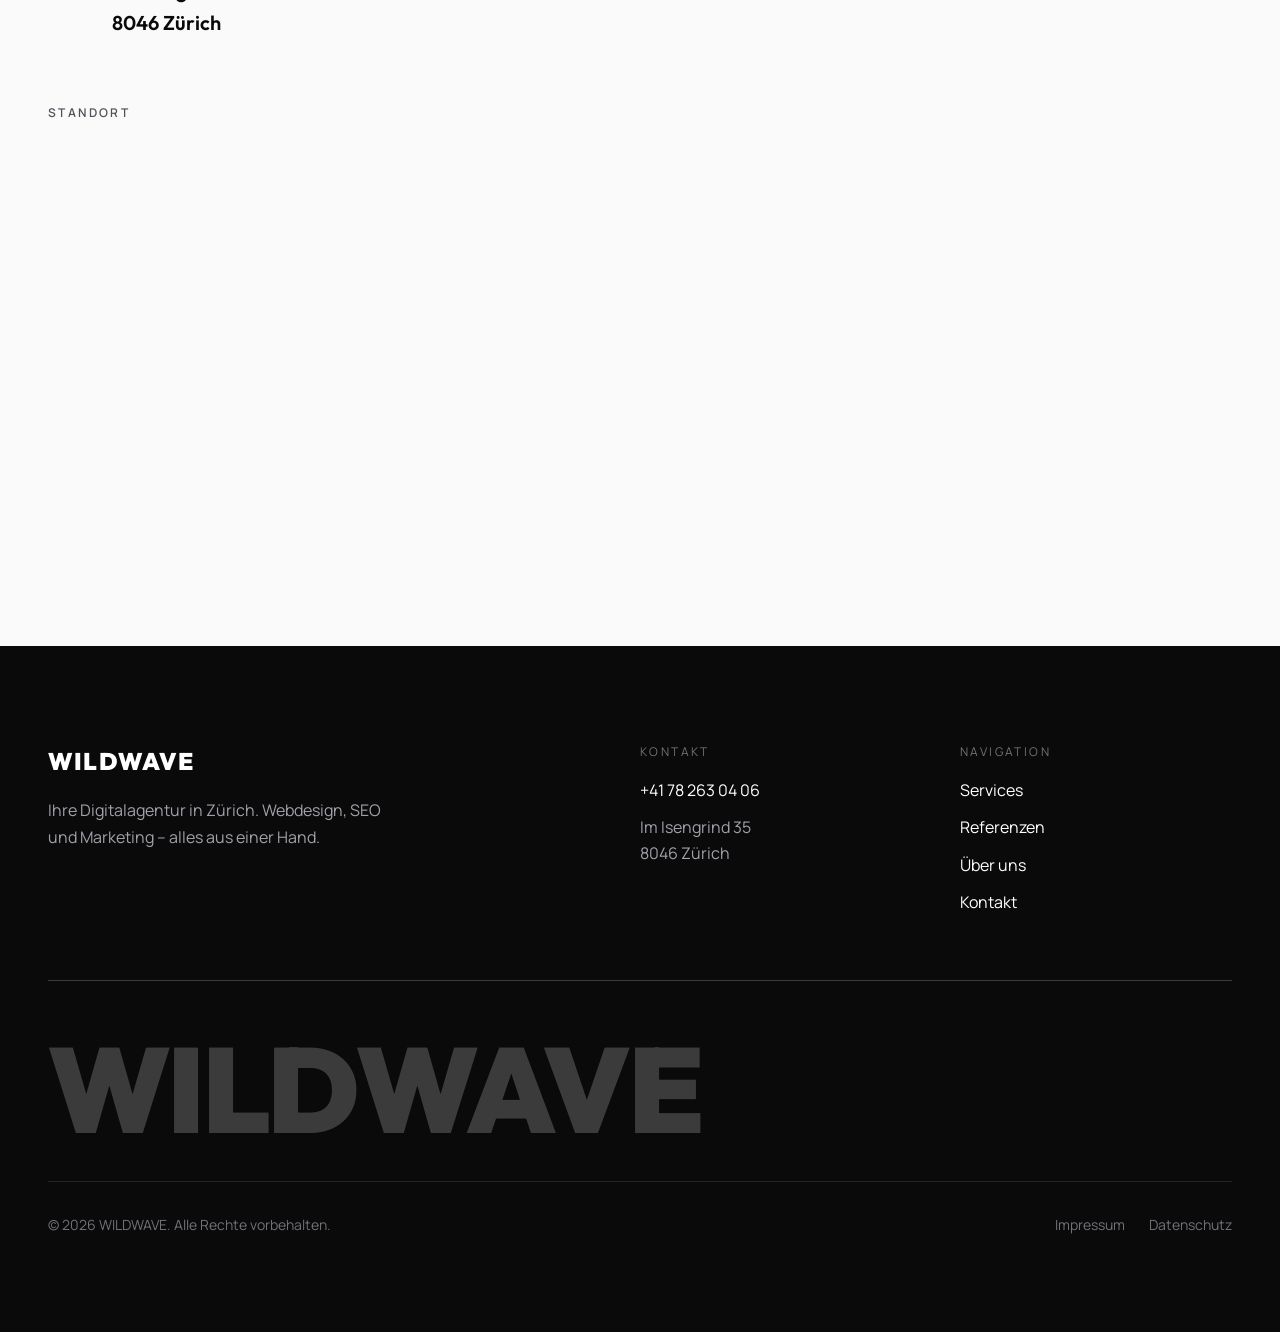
==== commit 8f81d825: "Update title and improve SEO metadata" ====
--- a/index.html
+++ b/index.html
@@ -3,7 +3,7 @@
 <head>
     <meta charset="UTF-8">
     <meta name="viewport" content="width=device-width, initial-scale=1.0">
-    <title>Webdesign Zürich | Webagentur & SEO für KMU – WILDWAVE</title>
+    <title>Webdesign Zürich & SEO Agentur | Experten für KMU – WILDWAVE</title>
     <meta name="description" content="WILDWAVE – Ihre Webagentur in Zürich. Professionelles Webdesign, SEO & Online Marketing für Schweizer KMU. Jetzt kostenlos beraten lassen: +41 78 263 04 06">
     <link rel="icon" type="image/png" href="https://customer-assets.emergentagent.com/job_site-refresh-126/artifacts/wsghz2sf_WebCraft_Solutions_-_1_20260323_005319_0000.png">
     <link rel="preconnect" href="https://fonts.googleapis.com">
@@ -1645,13 +1645,57 @@
 
         .quiz-restart:hover { color: var(--text-primary); }
     </style>
+
+    <script type="application/ld+json">
+    {
+    "@context": "https://schema.org",
+    "@type": "ProfessionalService",
+    "name": "WILDWAVE",
+    "image": "https://customer-assets.emergentagent.com/job_site-refresh-126/artifacts/wsghz2sf_WebCraft_Solutions_-_1_20260323_005319_0000.png",
+    "@id": "https://wildwave.ch",
+    "url": "https://wildwave.ch",
+    "telephone": "+41782630406",
+    "address": {
+        "@type": "PostalAddress",
+        "streetAddress": "Im Isengrind 35",
+        "addressLocality": "Zürich",
+        "postalCode": "8046",
+        "addressCountry": "CH"
+    },
+    "geo": {
+        "@type": "GeoCoordinates",
+        "latitude": 47.4124,
+        "longitude": 8.5132
+    },
+    "openingHoursSpecification": {
+        "@type": "OpeningHoursSpecification",
+        "dayOfWeek": [
+            "Monday",
+            "Tuesday",
+            "Wednesday",
+            "Thursday",
+            "Friday"
+        ],
+        "opens": "09:00",
+        "closes": "18:00"
+    },
+    "sameAs": [],
+    "description": "WILDWAVE – Ihre Webagentur in Zürich. Professionelles Webdesign, SEO & Online Marketing für Schweizer KMU.",
+    "areaServed": "Zürich, Schweiz",
+    "founder": {
+        "@type": "Person",
+        "name": "Marco Amadeus",
+        "jobTitle": "Geschäftsführer"
+    }
+}
+    </script>
 </head>
 <body>
     <!-- Header -->
     <header class="header">
         <div class="header-inner">
             <a href="#">
-                <img src="https://customer-assets.emergentagent.com/job_site-refresh-126/artifacts/wsghz2sf_WebCraft_Solutions_-_1_20260323_005319_0000.png" alt="WildWave" class="logo">
+                <img src="https://customer-assets.emergentagent.com/job_site-refresh-126/artifacts/wsghz2sf_WebCraft_Solutions_-_1_20260323_005319_0000.png" alt="WildWave" fetchpriority="high" class="logo">
             </a>
             <nav class="nav">
                 <a href="#services">Services</a>
@@ -2172,11 +2216,11 @@
     <section class="section" id="about">
         <div class="container">
             <div class="about-grid">
-                <img src="https://images.unsplash.com/photo-1610496571096-8367bdbbae2b?crop=entropy&cs=srgb&fm=jpg&ixid=M3w3NDk1ODF8MHwxfHNlYXJjaHwyfHxtaW5pbWFsaXN0JTIwYWJzdHJhY3QlMjBhcmNoaXRlY3R1cmUlMjB3aGl0ZXxlbnwwfHx8fDE3NzY0NTM3NDZ8MA&ixlib=rb-4.1.0&q=85" alt="Modern Architecture" class="about-image">
+                <img src="https://images.unsplash.com/photo-1610496571096-8367bdbbae2b?crop=entropy&cs=srgb&fm=jpg&ixid=M3w3NDk1ODF8MHwxfHNlYXJjaHwyfHxtaW5pbWFsaXN0JTIwYWJzdHJhY3QlMjBhcmNoaXRlY3R1cmUlMjB3aGl0ZXxlbnwwfHx8fDE3NzY0NTM3NDZ8MA&ixlib=rb-4.1.0&q=85" alt="Modern Architecture" loading="lazy" class="about-image">
                 <div>
                     <p class="section-label">Über WILDWAVE</p>
                     <h2 class="section-title">Ihr Partner für<br>digitalen Erfolg</h2>
-                    <p class="about-text">
+                    <p class="about-text"><strong>Langjährige Erfahrung</strong> in der digitalen Transformation und 
                         Von der ersten Idee bis zur erfolgreichen Online-Präsenz – wir begleiten Sie auf dem gesamten Weg. 
                         Mit Leidenschaft und Expertise schaffen wir digitale Lösungen, die Ihr Unternehmen voranbringen.
                     </p>
@@ -2204,7 +2248,7 @@
 
                 <!-- Jeshua Barber -->
                 <div class="portfolio-card">
-                    <img src="https://jeshua-coiffeur.ch/before.png" alt="Jeshúa Barber Uster" class="portfolio-card-img">
+                    <img src="https://jeshua-coiffeur.ch/before.png" alt="Jeshúa Barber Uster" loading="lazy" class="portfolio-card-img">
                     <div class="portfolio-card-body">
                         <div class="portfolio-card-tags">
                             <span class="portfolio-tag">Webdesign</span>
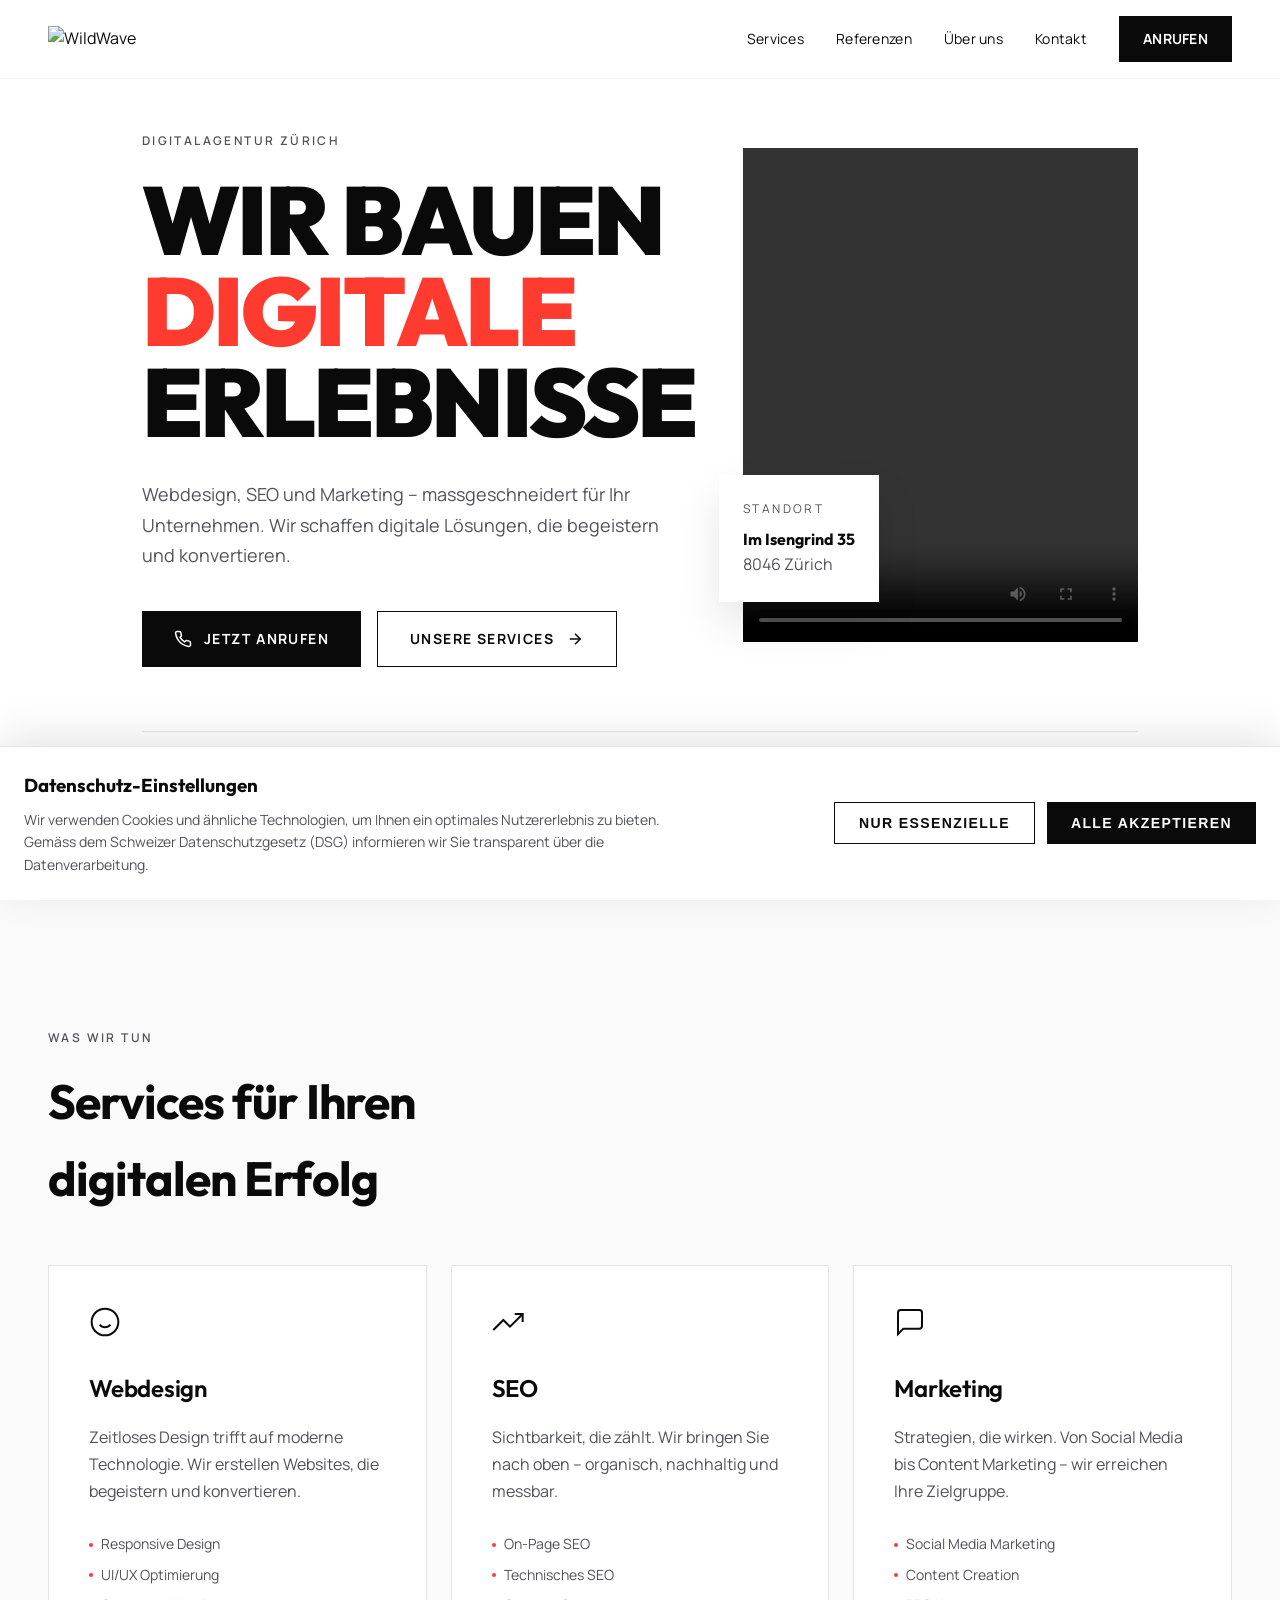
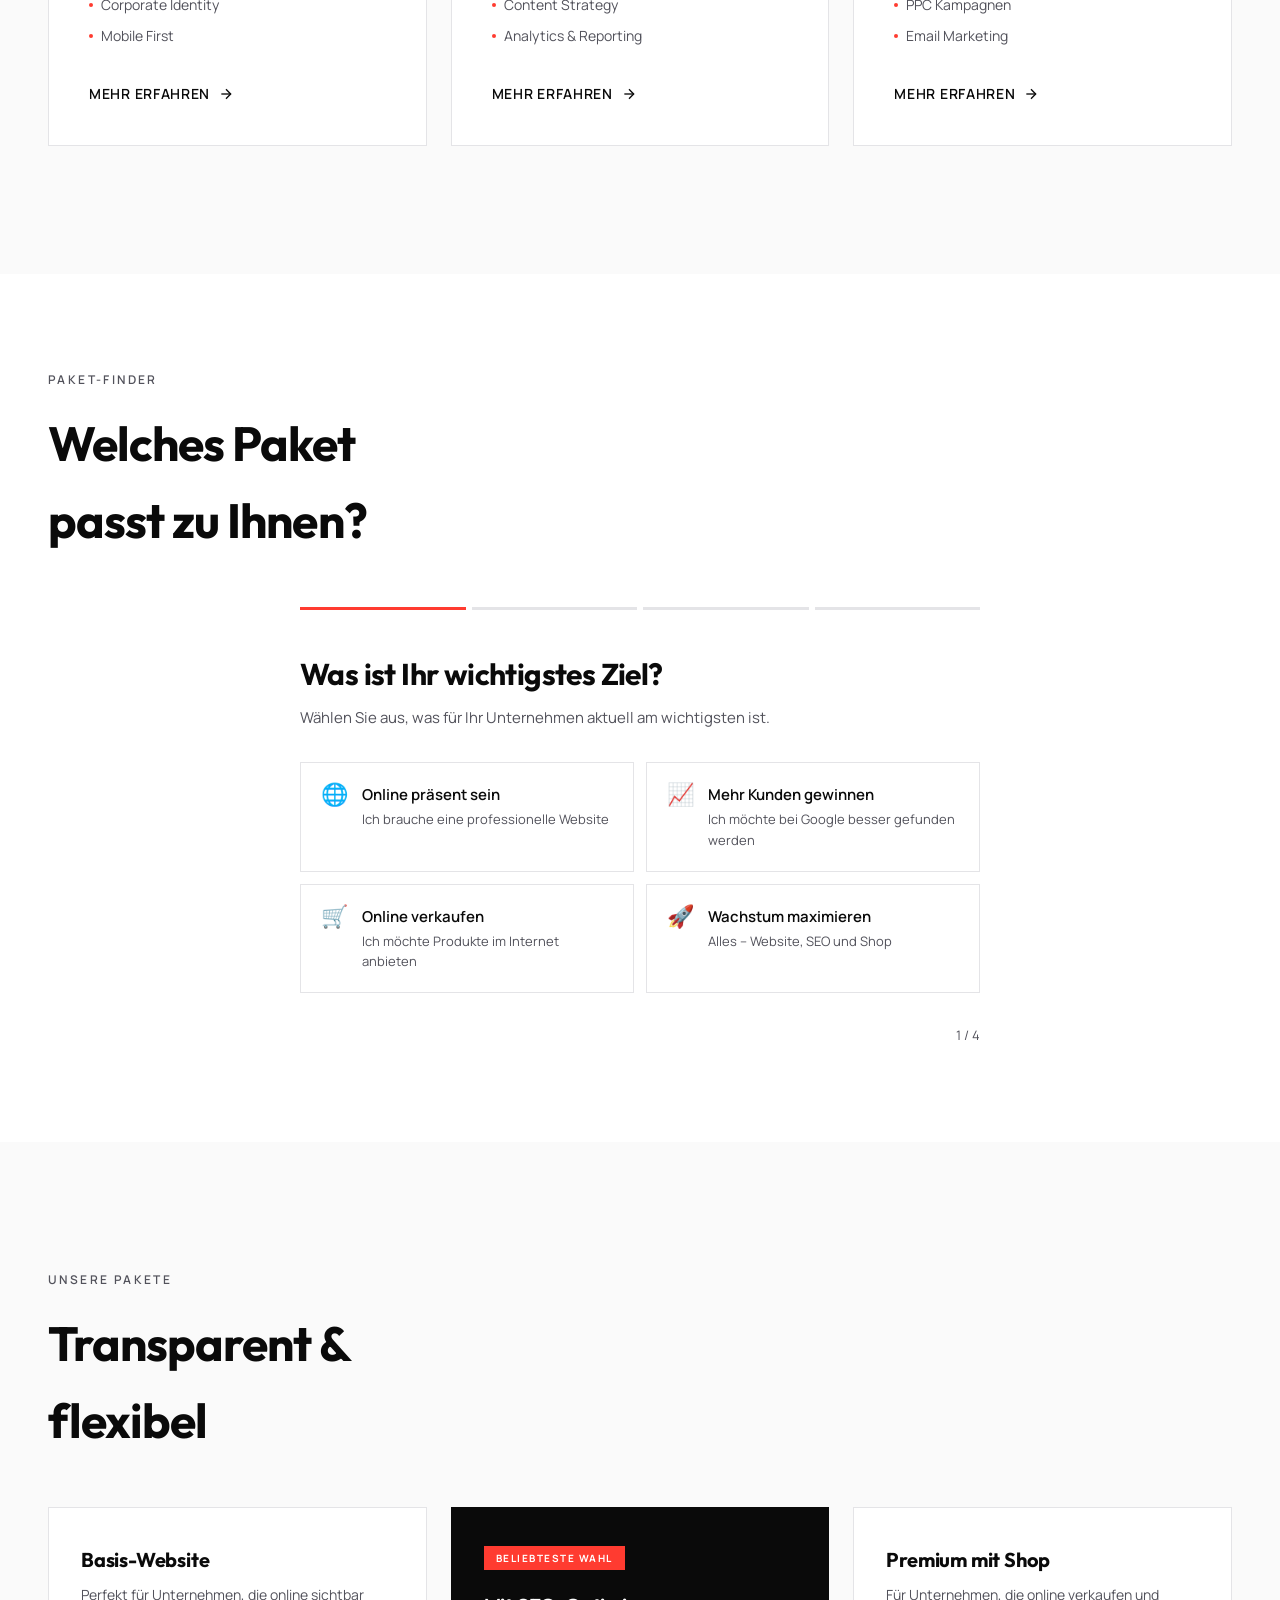
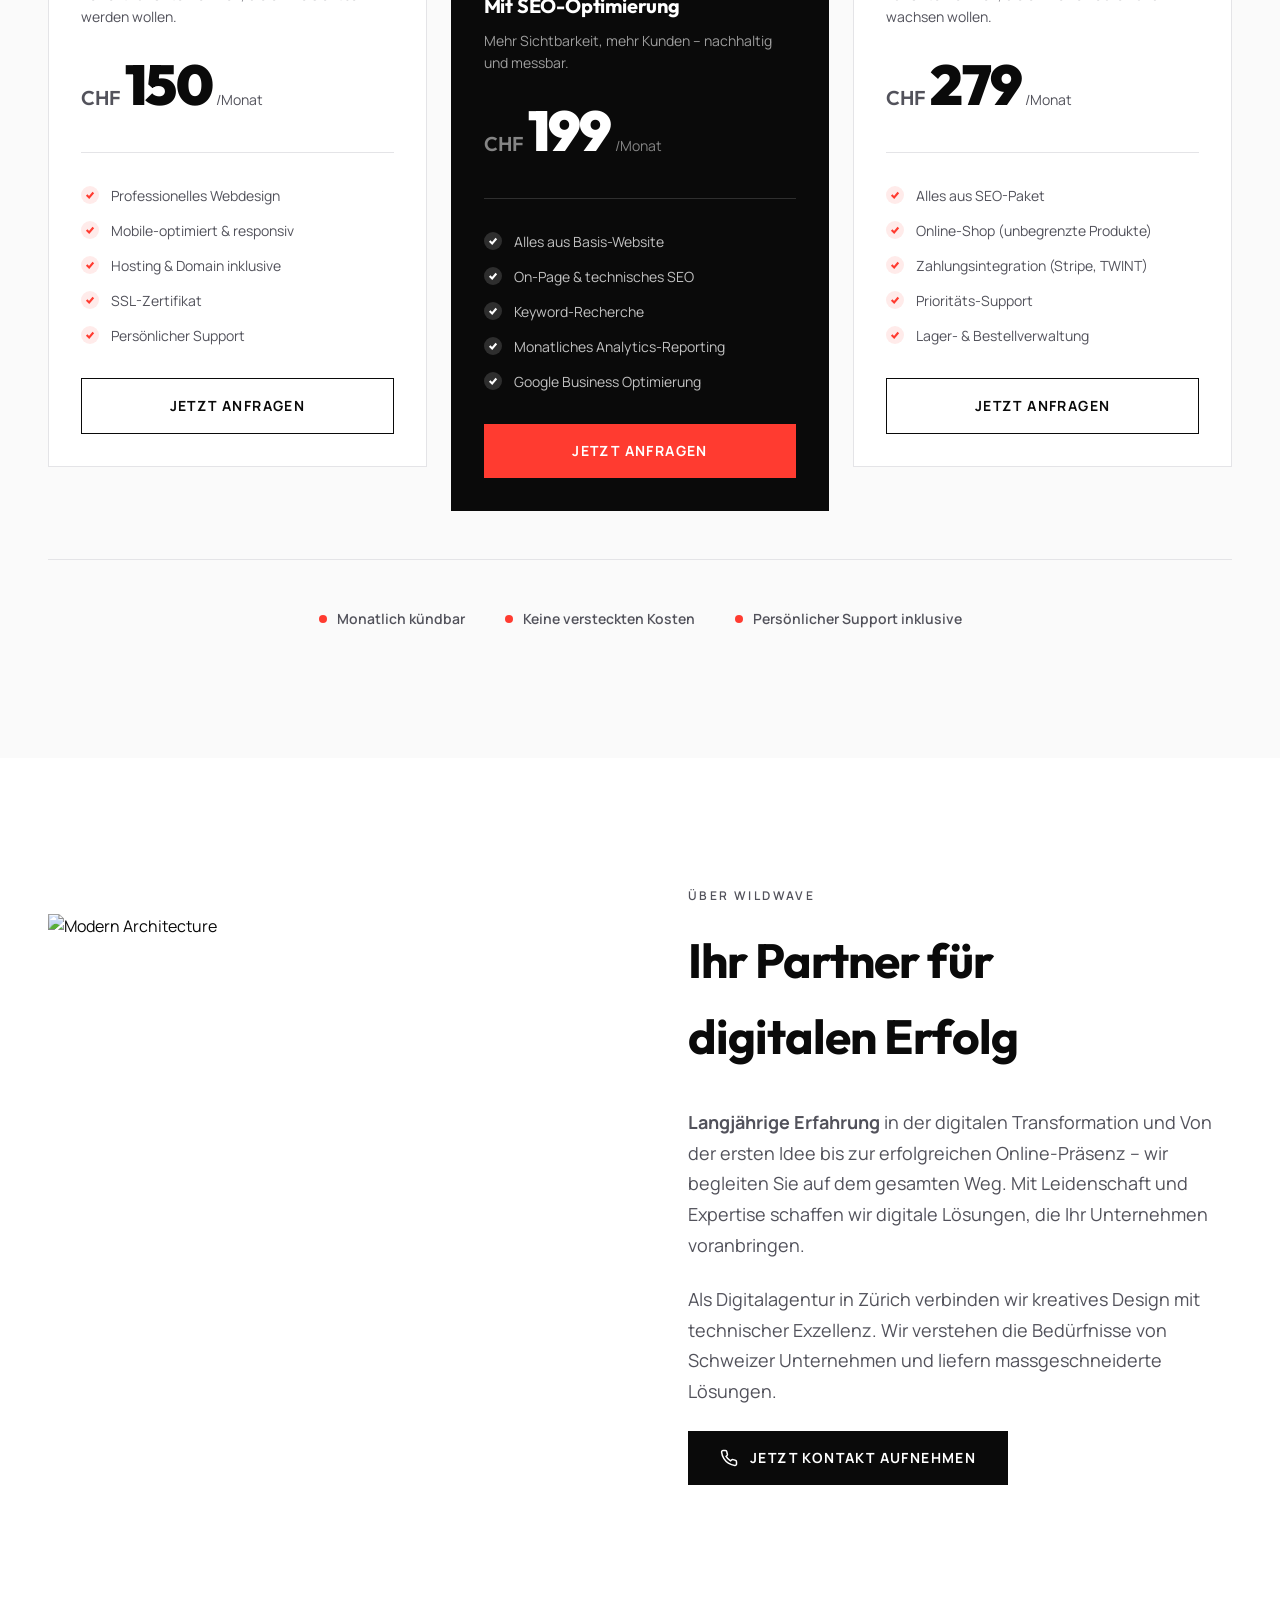
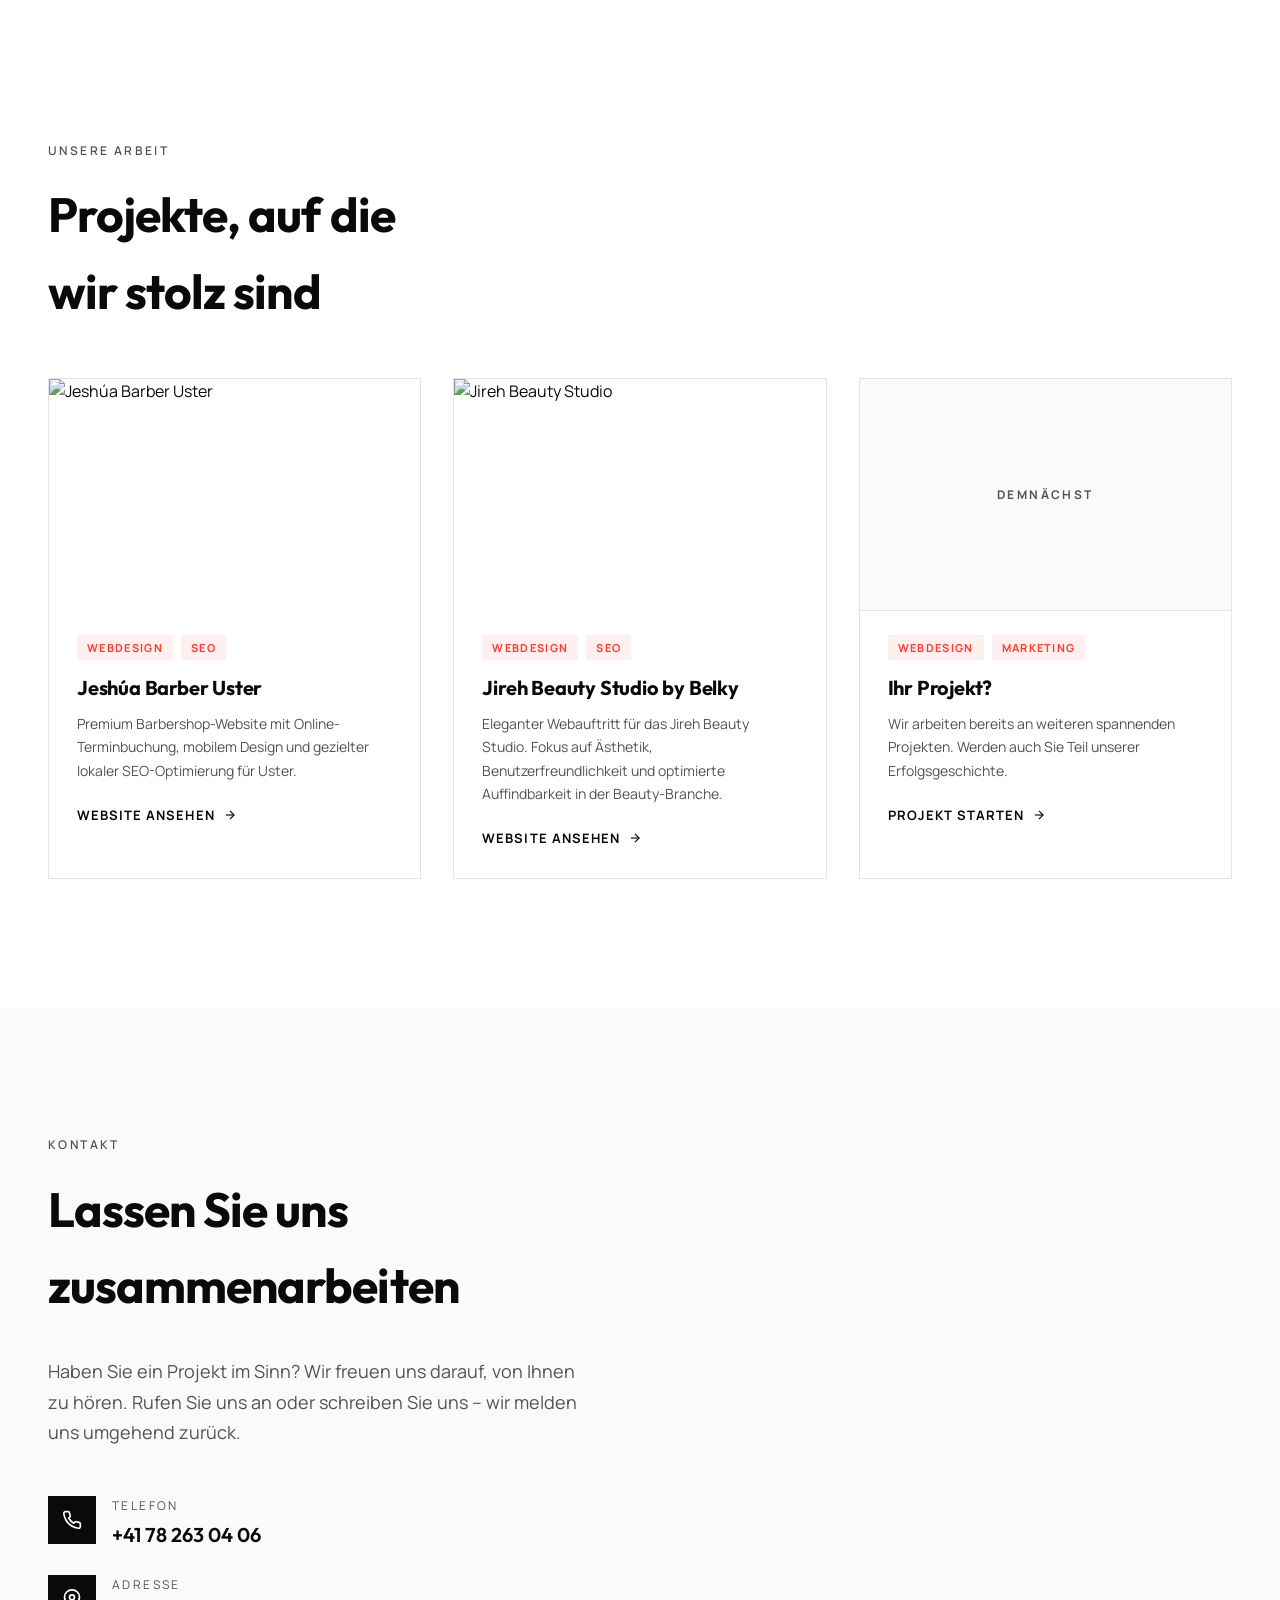
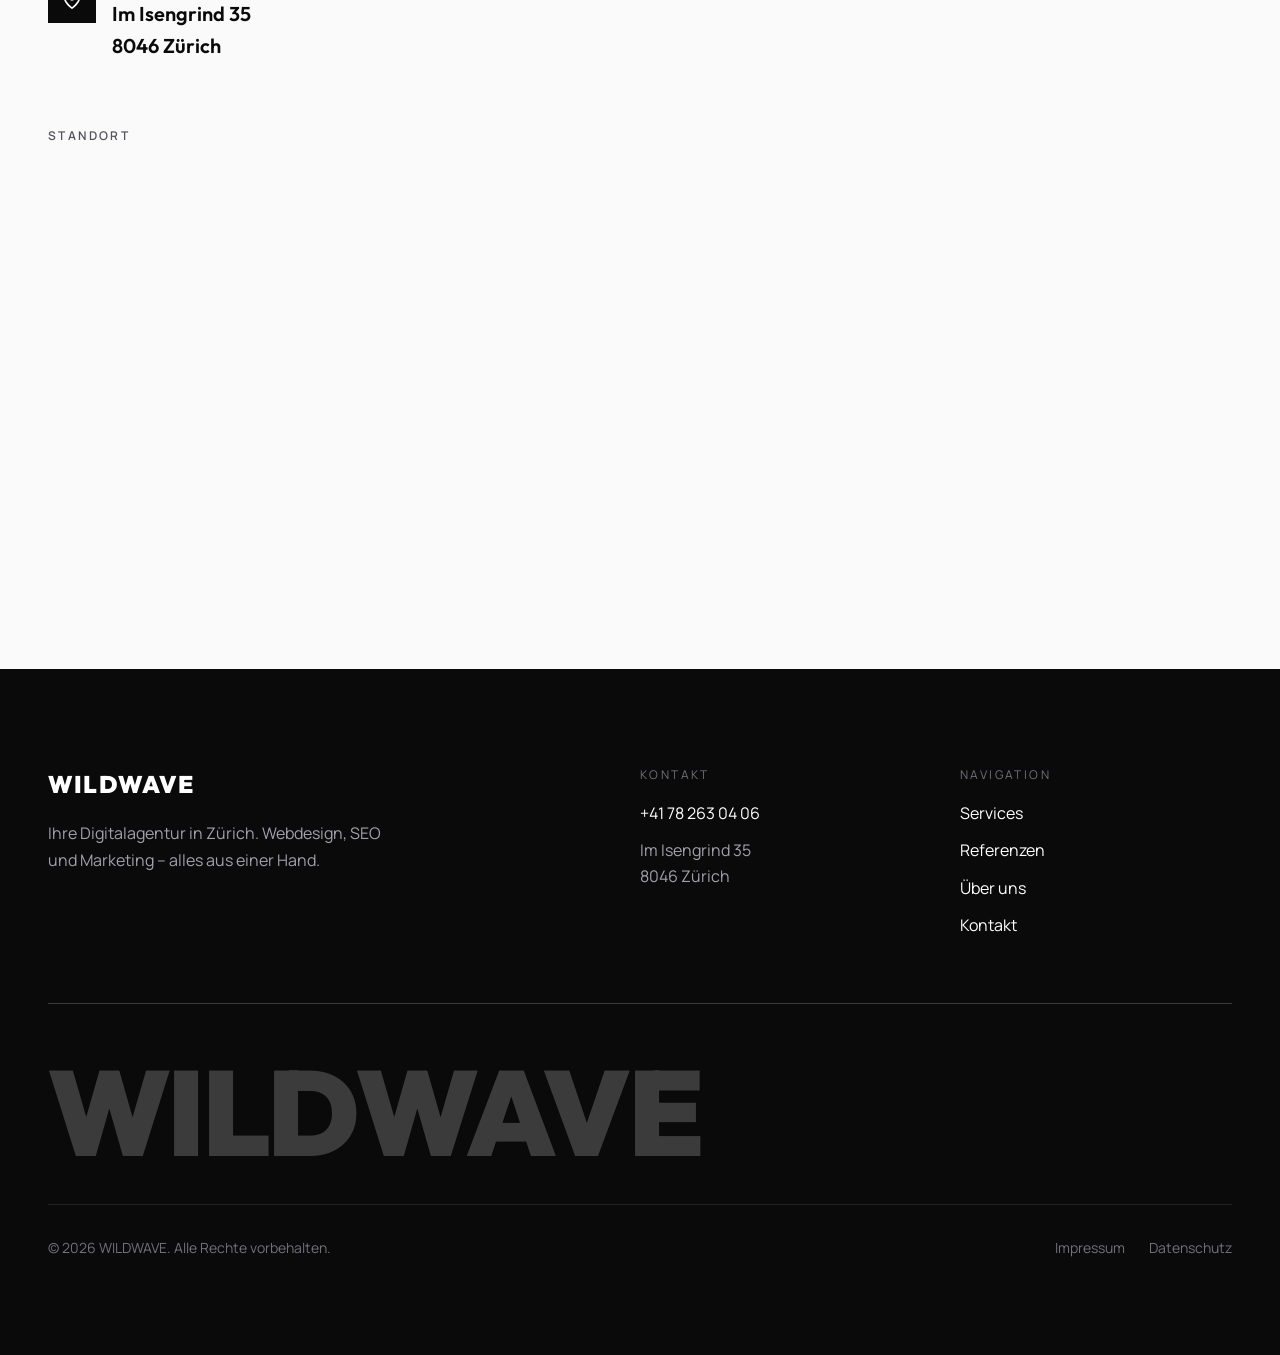
==== commit 4a57c571: "Update portfolio with Jireh Beauty Studio details Removed empty 'sameAs' array and added a new portf" ====
--- a/index.html
+++ b/index.html
@@ -1679,7 +1679,6 @@
         "opens": "09:00",
         "closes": "18:00"
     },
-    "sameAs": [],
     "description": "WILDWAVE – Ihre Webagentur in Zürich. Professionelles Webdesign, SEO & Online Marketing für Schweizer KMU.",
     "areaServed": "Zürich, Schweiz",
     "founder": {
@@ -2257,6 +2256,26 @@
                         <h3 class="portfolio-card-title">Jeshúa Barber Uster</h3>
                         <p class="portfolio-card-desc">Premium Barbershop-Website mit Online-Terminbuchung, mobilem Design und gezielter lokaler SEO-Optimierung für Uster.</p>
                         <a href="https://jeshua-coiffeur.ch" target="_blank" class="portfolio-card-link">
+                            Website ansehen
+                            <svg width="14" height="14" viewBox="0 0 24 24" fill="none" stroke="currentColor" stroke-width="2">
+                                <line x1="5" y1="12" x2="19" y2="12"></line>
+                                <polyline points="12 5 19 12 12 19"></polyline>
+                            </svg>
+                        </a>
+                    </div>
+                </div>
+
+                <!-- Jireh Beauty Studio -->
+                <div class="portfolio-card">
+                    <img src="https://files.manuscdn.com/user_upload_by_module/session_file/310519663540523981/wxnDWYcBJrOIjGup.png" alt="Jireh Beauty Studio" loading="lazy" class="portfolio-card-img">
+                    <div class="portfolio-card-body">
+                        <div class="portfolio-card-tags">
+                            <span class="portfolio-tag">Webdesign</span>
+                            <span class="portfolio-tag">SEO</span>
+                        </div>
+                        <h3 class="portfolio-card-title">Jireh Beauty Studio by Belky</h3>
+                        <p class="portfolio-card-desc">Eleganter Webauftritt für das Jireh Beauty Studio. Fokus auf Ästhetik, Benutzerfreundlichkeit und optimierte Auffindbarkeit in der Beauty-Branche.</p>
+                        <a href="https://jireh.beauty/" target="_blank" class="portfolio-card-link">
                             Website ansehen
                             <svg width="14" height="14" viewBox="0 0 24 24" fill="none" stroke="currentColor" stroke-width="2">
                                 <line x1="5" y1="12" x2="19" y2="12"></line>
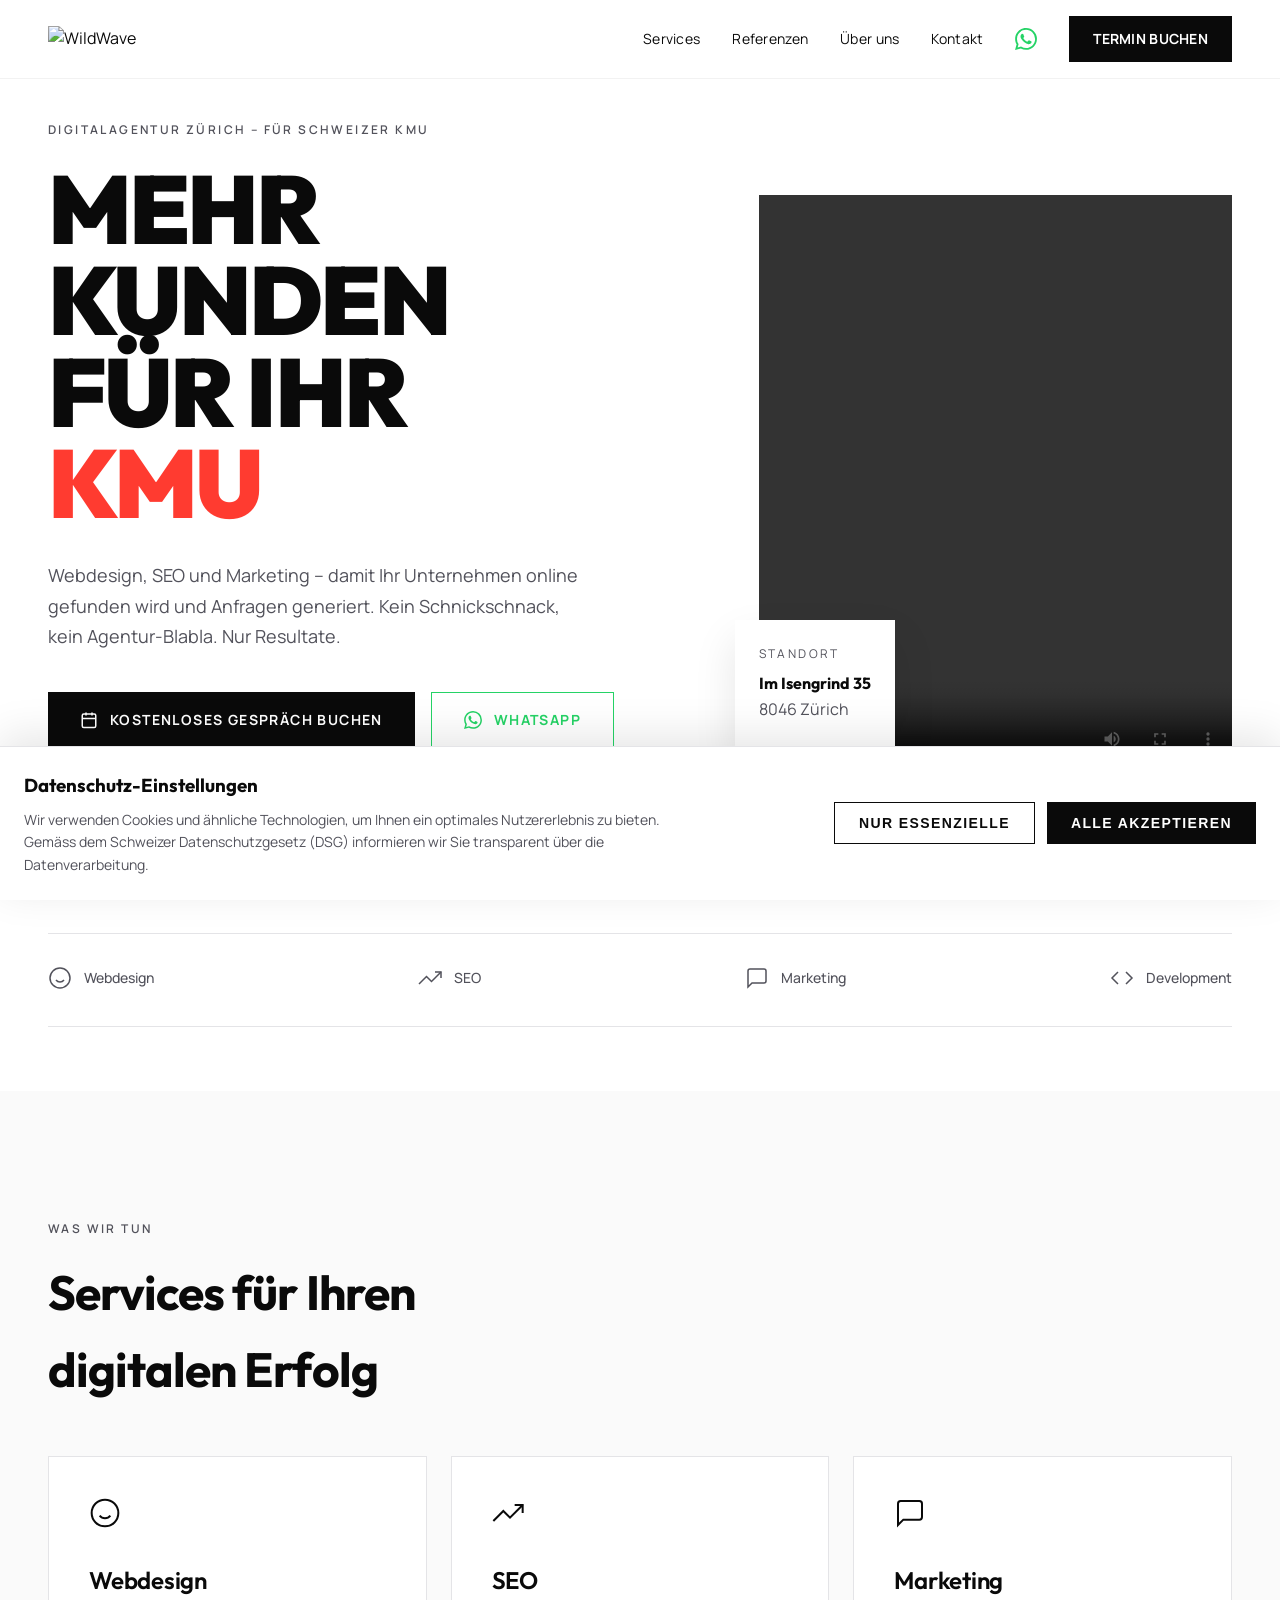
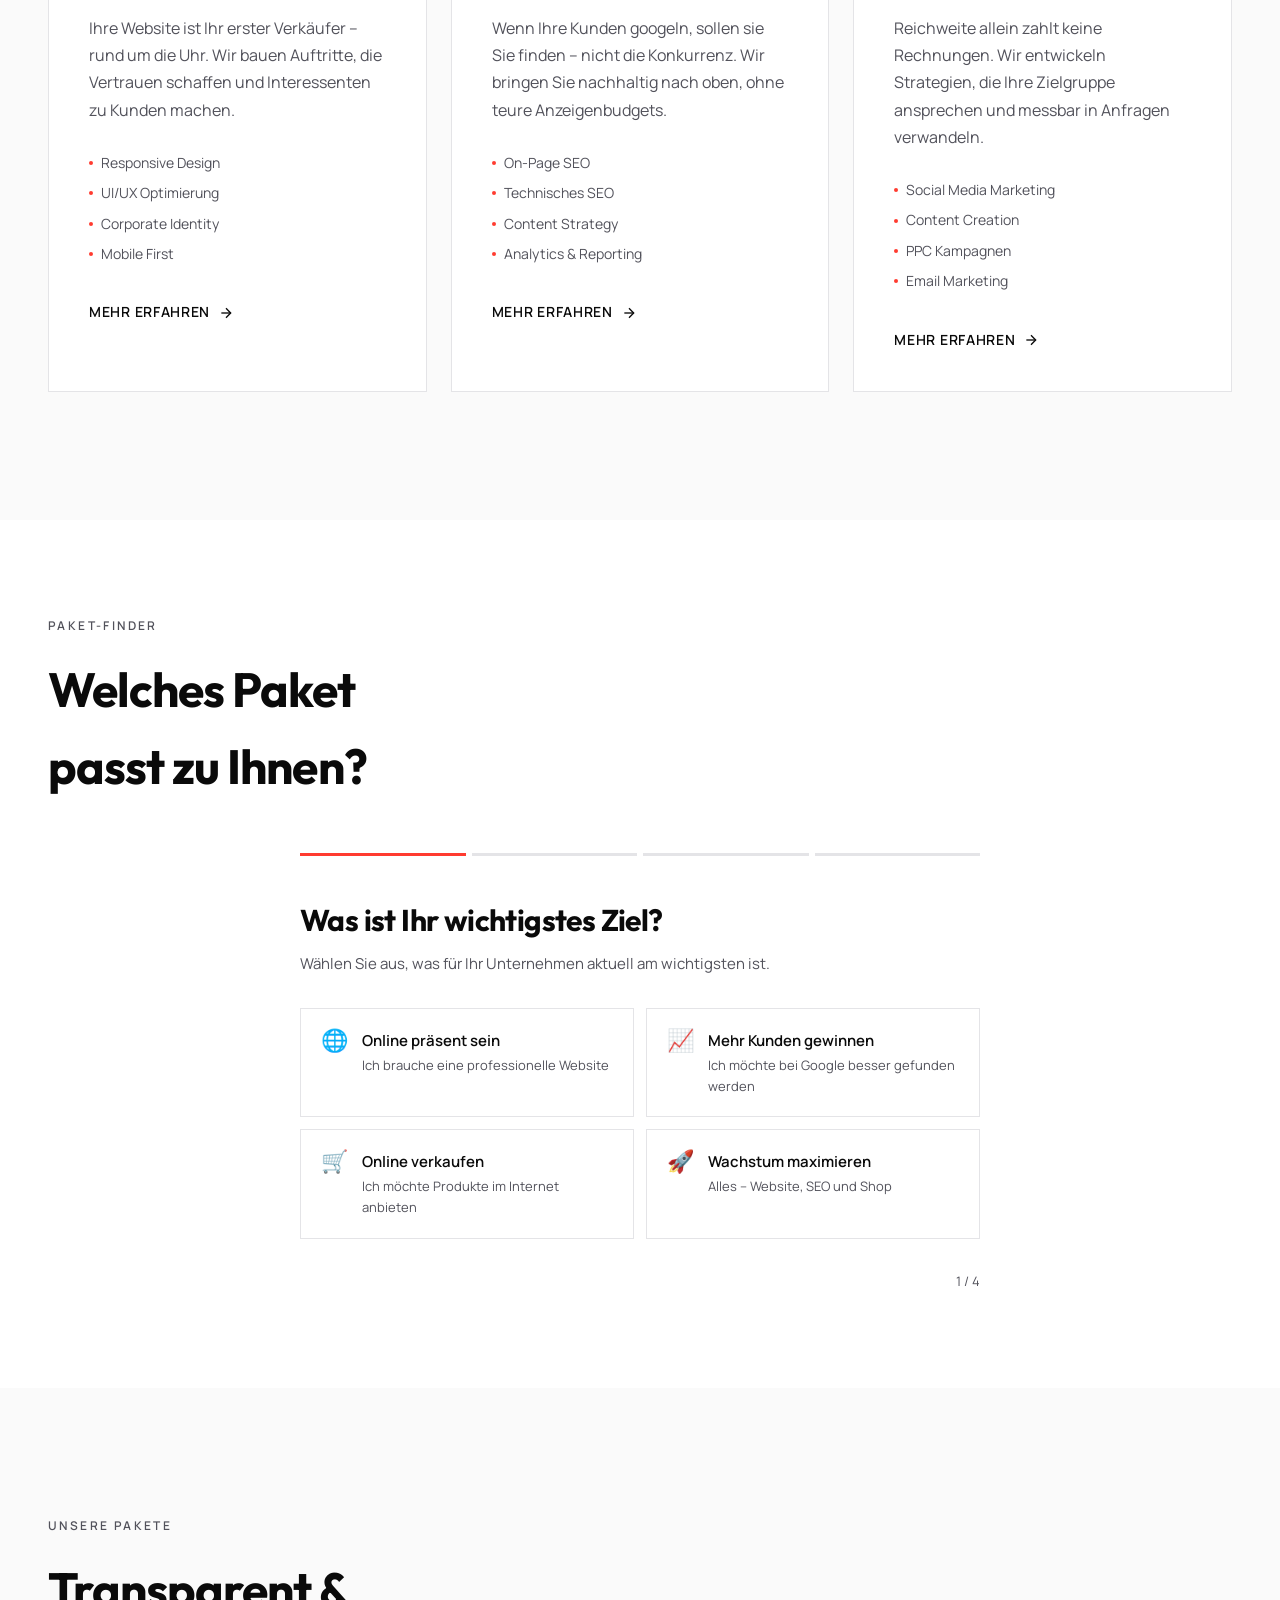
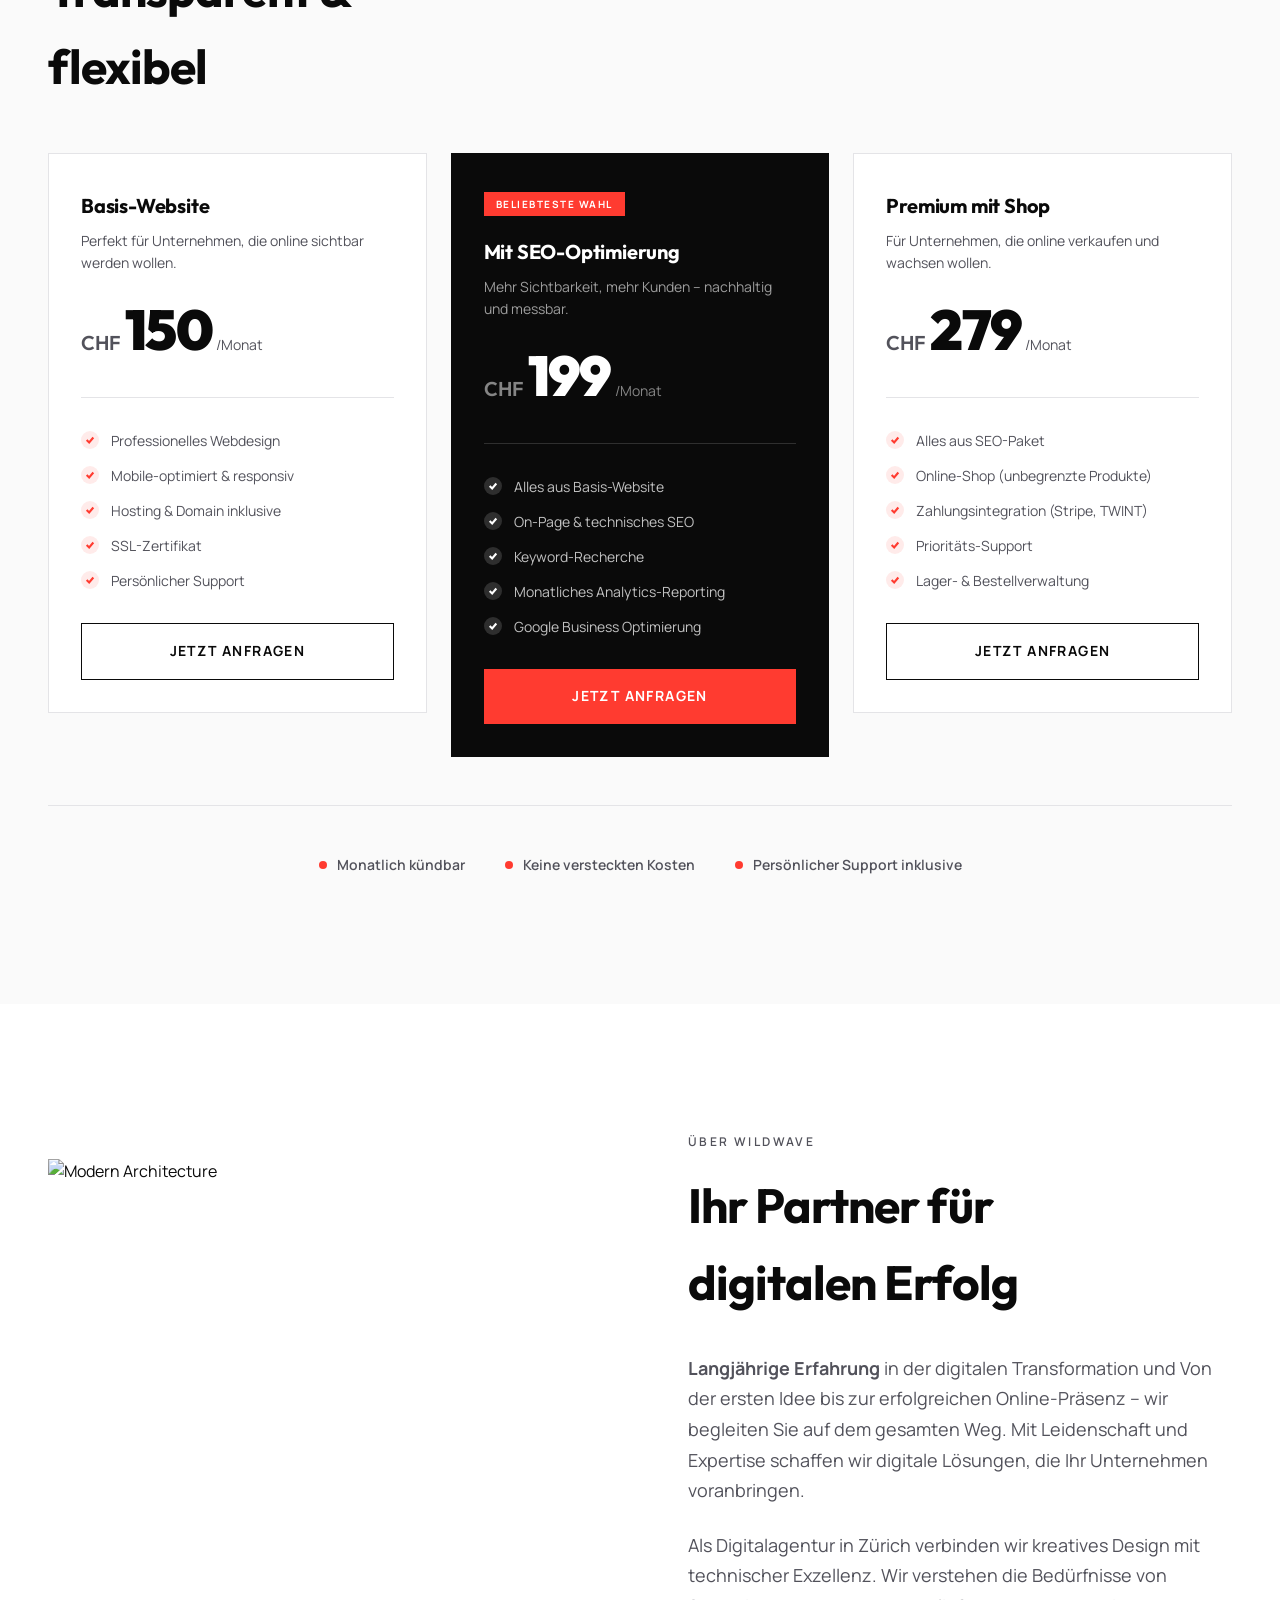
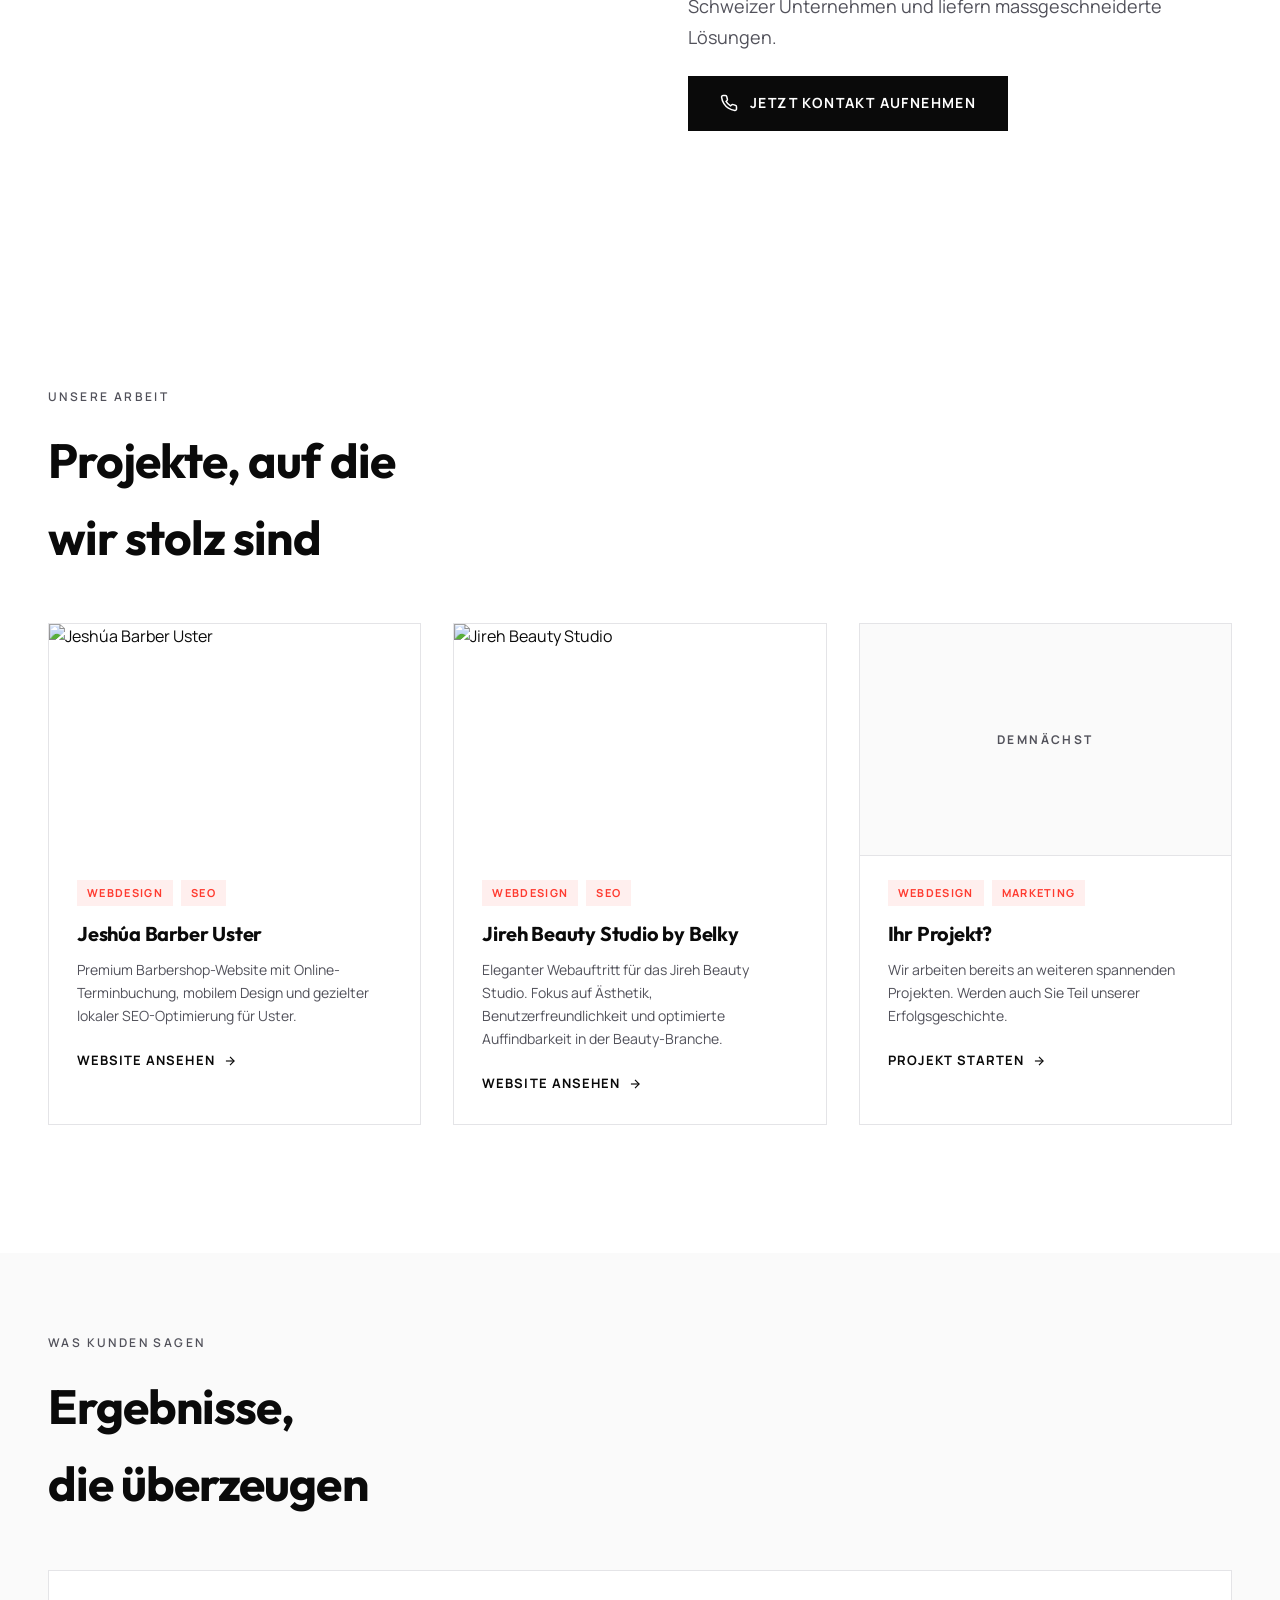
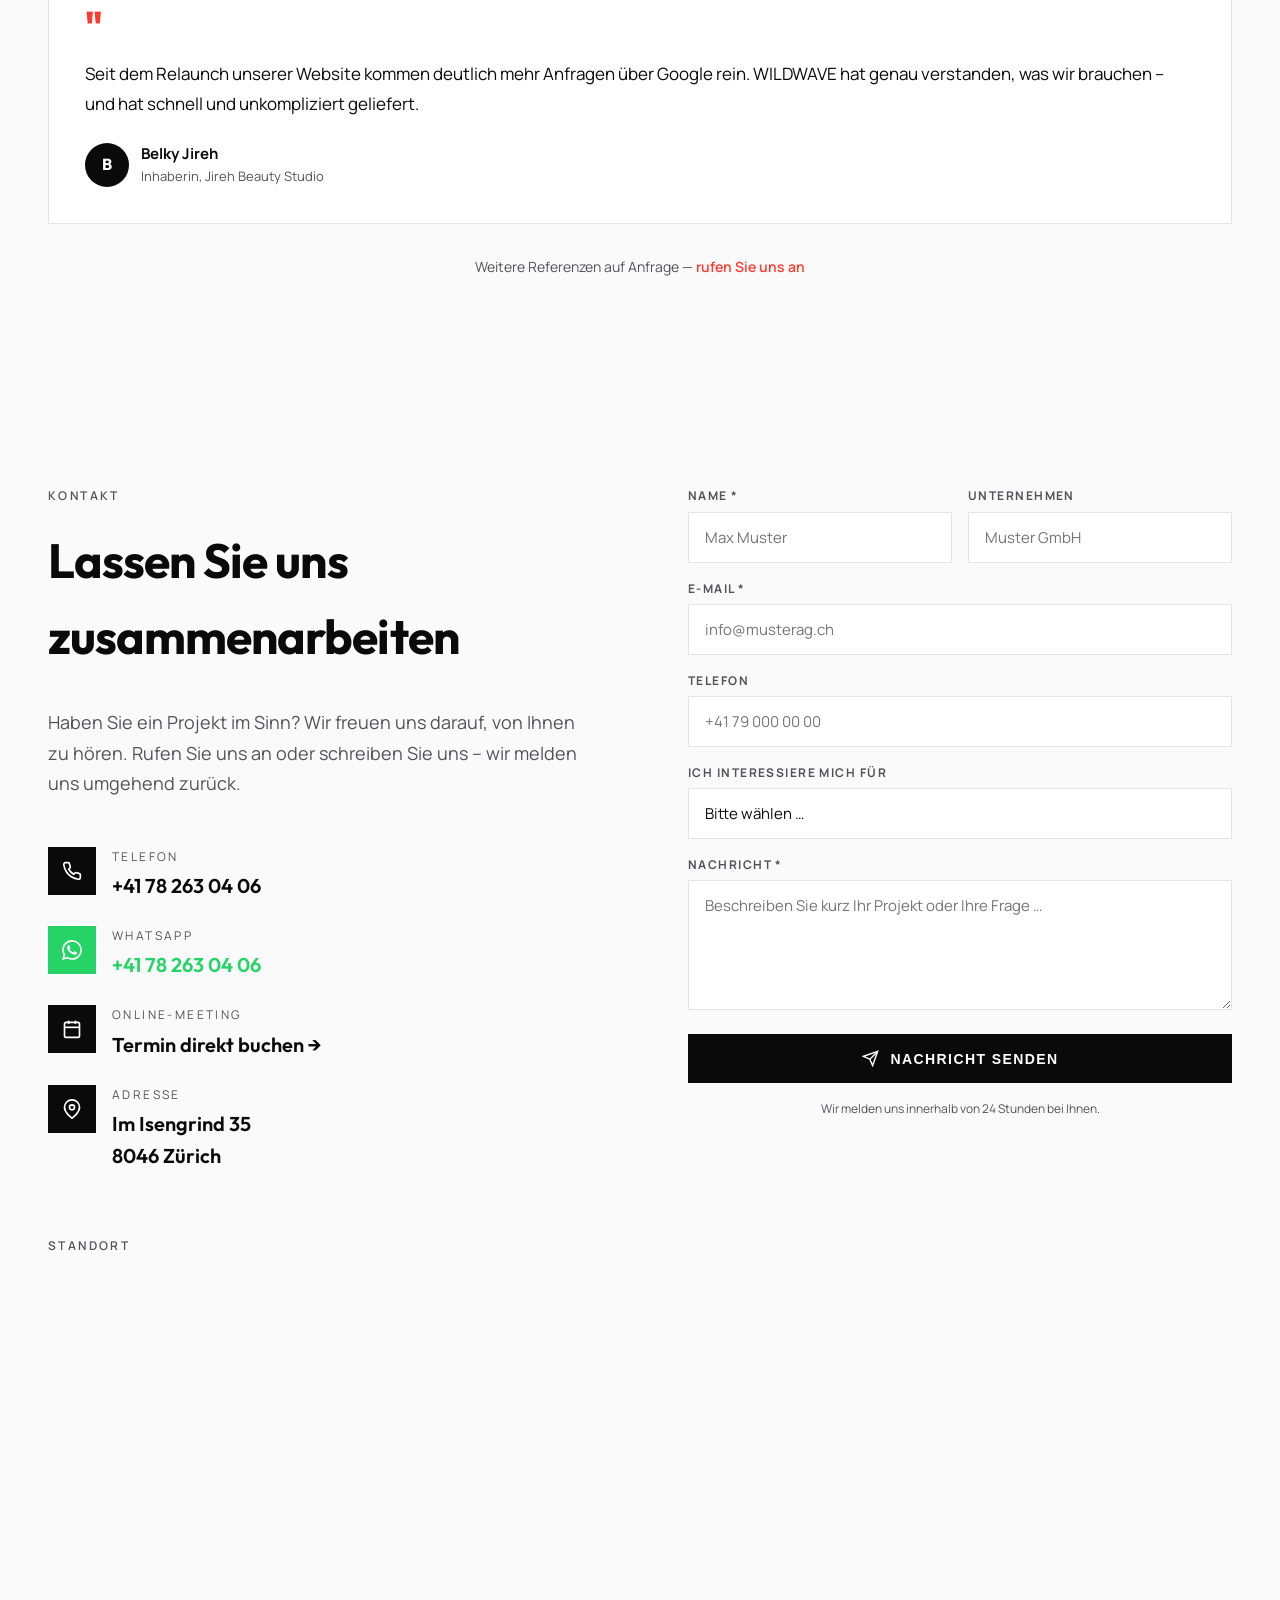
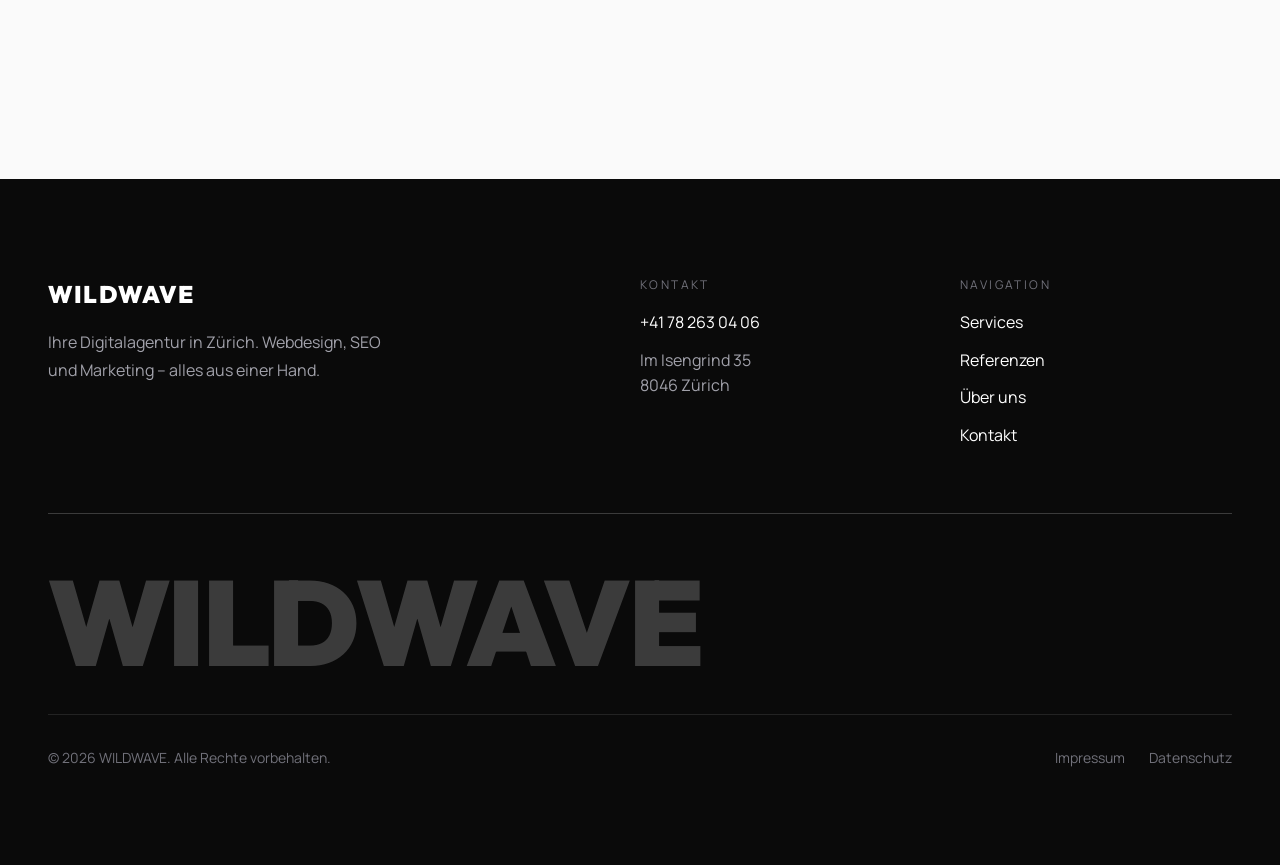
==== commit 47200a9e: "Refactor contact section and add testimonials Updated contact options and improved layout for better" ====
--- a/index.html
+++ b/index.html
@@ -339,7 +339,7 @@
             font-weight: 500;
         }
 
-        @media (min-width: 640px) {
+        @media (min-width: 480px) {
             .service-icon span {
                 display: block;
             }
@@ -1701,7 +1701,10 @@
                 <a href="#referenzen">Referenzen</a>
                 <a href="#about">Über uns</a>
                 <a href="#contact">Kontakt</a>
-                <a href="tel:+41782630406" class="btn btn-primary btn-small">Anrufen</a>
+                <a href="https://wa.me/41782630406" target="_blank" rel="noopener" title="WhatsApp schreiben" style="display:flex;align-items:center;color:#25D366;transition:opacity 0.2s;" onmouseover="this.style.opacity='.7'" onmouseout="this.style.opacity='1'">
+                    <svg width="22" height="22" viewBox="0 0 24 24" fill="currentColor"><path d="M17.472 14.382c-.297-.149-1.758-.867-2.03-.967-.273-.099-.471-.148-.67.15-.197.297-.767.966-.94 1.164-.173.199-.347.223-.644.075-.297-.15-1.255-.463-2.39-1.475-.883-.788-1.48-1.761-1.653-2.059-.173-.297-.018-.458.13-.606.134-.133.298-.347.446-.52.149-.174.198-.298.298-.497.099-.198.05-.371-.025-.52-.075-.149-.669-1.612-.916-2.207-.242-.579-.487-.5-.669-.51-.173-.008-.371-.01-.57-.01-.198 0-.52.074-.792.372-.272.297-1.04 1.016-1.04 2.479 0 1.462 1.065 2.875 1.213 3.074.149.198 2.096 3.2 5.077 4.487.709.306 1.262.489 1.694.625.712.227 1.36.195 1.871.118.571-.085 1.758-.719 2.006-1.413.248-.694.248-1.289.173-1.413-.074-.124-.272-.198-.57-.347m-5.421 7.403h-.004a9.87 9.87 0 01-5.031-1.378l-.361-.214-3.741.982.998-3.648-.235-.374a9.86 9.86 0 01-1.51-5.26c.001-5.45 4.436-9.884 9.888-9.884 2.64 0 5.122 1.03 6.988 2.898a9.825 9.825 0 012.893 6.994c-.003 5.45-4.437 9.884-9.885 9.884m8.413-18.297A11.815 11.815 0 0012.05 0C5.495 0 .16 5.335.157 11.892c0 2.096.547 4.142 1.588 5.945L.057 24l6.305-1.654a11.882 11.882 0 005.683 1.448h.005c6.554 0 11.89-5.335 11.893-11.893a11.821 11.821 0 00-3.48-8.413z"/></svg>
+                </a>
+                <a href="https://koalendar.com/u/Jpbop6HM06N3DduKSflsazFG7rI2" target="_blank" rel="noopener" class="btn btn-primary btn-small">Termin buchen</a>
             </nav>
             <button class="mobile-menu-btn" onclick="toggleMobileMenu()">
                 <svg width="24" height="24" viewBox="0 0 24 24" fill="none" stroke="currentColor" stroke-width="2">
@@ -1719,7 +1722,17 @@
         <a href="#referenzen" onclick="toggleMobileMenu()">Referenzen</a>
         <a href="#about" onclick="toggleMobileMenu()">Über uns</a>
         <a href="#contact" onclick="toggleMobileMenu()">Kontakt</a>
-        <a href="tel:+41782630406" class="btn btn-primary" style="margin-top: 16px; width: 100%;">Anrufen</a>
+        <a href="https://koalendar.com/u/Jpbop6HM06N3DduKSflsazFG7rI2" target="_blank" rel="noopener" class="btn btn-primary" style="margin-top: 16px; width: 100%; justify-content:center; display:flex; gap:10px;">
+            <svg width="17" height="17" viewBox="0 0 24 24" fill="none" stroke="currentColor" stroke-width="2"><rect x="3" y="4" width="18" height="18" rx="2" ry="2"></rect><line x1="16" y1="2" x2="16" y2="6"></line><line x1="8" y1="2" x2="8" y2="6"></line><line x1="3" y1="10" x2="21" y2="10"></line></svg>
+            Online-Termin buchen
+        </a>
+        <a href="https://wa.me/41782630406" target="_blank" rel="noopener" style="margin-top: 10px; width: 100%; display:flex; align-items:center; justify-content:center; gap:10px; padding:14px; border:1px solid #25D366; color:#25D366; font-size:14px; font-weight:700; text-transform:uppercase; letter-spacing:0.08em;">
+            <svg width="17" height="17" viewBox="0 0 24 24" fill="currentColor"><path d="M17.472 14.382c-.297-.149-1.758-.867-2.03-.967-.273-.099-.471-.148-.67.15-.197.297-.767.966-.94 1.164-.173.199-.347.223-.644.075-.297-.15-1.255-.463-2.39-1.475-.883-.788-1.48-1.761-1.653-2.059-.173-.297-.018-.458.13-.606.134-.133.298-.347.446-.52.149-.174.198-.298.298-.497.099-.198.05-.371-.025-.52-.075-.149-.669-1.612-.916-2.207-.242-.579-.487-.5-.669-.51-.173-.008-.371-.01-.57-.01-.198 0-.52.074-.792.372-.272.297-1.04 1.016-1.04 2.479 0 1.462 1.065 2.875 1.213 3.074.149.198 2.096 3.2 5.077 4.487.709.306 1.262.489 1.694.625.712.227 1.36.195 1.871.118.571-.085 1.758-.719 2.006-1.413.248-.694.248-1.289.173-1.413-.074-.124-.272-.198-.57-.347m-5.421 7.403h-.004a9.87 9.87 0 01-5.031-1.378l-.361-.214-3.741.982.998-3.648-.235-.374a9.86 9.86 0 01-1.51-5.26c.001-5.45 4.436-9.884 9.888-9.884 2.64 0 5.122 1.03 6.988 2.898a9.825 9.825 0 012.893 6.994c-.003 5.45-4.437 9.884-9.885 9.884m8.413-18.297A11.815 11.815 0 0012.05 0C5.495 0 .16 5.335.157 11.892c0 2.096.547 4.142 1.588 5.945L.057 24l6.305-1.654a11.882 11.882 0 005.683 1.448h.005c6.554 0 11.89-5.335 11.893-11.893a11.821 11.821 0 00-3.48-8.413z"/></svg>
+            WhatsApp schreiben
+        </a>
+        <a href="tel:+41782630406" style="margin-top: 10px; width: 100%; display:flex; align-items:center; justify-content:center; gap:10px; padding:14px; border:1px solid var(--border); color:var(--text-secondary); font-size:14px; font-weight:700; text-transform:uppercase; letter-spacing:0.08em;">
+            Anrufen
+        </a>
     </div>
 
     <!-- Hero -->
@@ -1727,30 +1740,46 @@
         <div class="container">
             <div class="hero-grid">
                 <div>
-                    <p class="hero-label animate">Digitalagentur Zürich</p>
+                    <p class="hero-label animate">Digitalagentur Zürich – für Schweizer KMU</p>
                     <h1 class="hero-title animate delay-1">
-                        Wir bauen<br>
-                        <span>digitale</span><br>
-                        Erlebnisse
+                        Mehr Kunden<br>
+                        für Ihr<br>
+                        <span>KMU</span>
                     </h1>
                     <p class="hero-text animate delay-2">
-                        Webdesign, SEO und Marketing – massgeschneidert für Ihr Unternehmen. 
-                        Wir schaffen digitale Lösungen, die begeistern und konvertieren.
+                        Webdesign, SEO und Marketing – damit Ihr Unternehmen online gefunden wird und Anfragen generiert. 
+                        Kein Schnickschnack, kein Agentur-Blabla. Nur Resultate.
                     </p>
                     <div class="hero-buttons animate delay-3">
-                        <a href="tel:+41782630406" class="btn btn-primary">
-                            <svg width="18" height="18" viewBox="0 0 24 24" fill="none" stroke="currentColor" stroke-width="2">
-                                <path d="M22 16.92v3a2 2 0 0 1-2.18 2 19.79 19.79 0 0 1-8.63-3.07 19.5 19.5 0 0 1-6-6 19.79 19.79 0 0 1-3.07-8.67A2 2 0 0 1 4.11 2h3a2 2 0 0 1 2 1.72 12.84 12.84 0 0 0 .7 2.81 2 2 0 0 1-.45 2.11L8.09 9.91a16 16 0 0 0 6 6l1.27-1.27a2 2 0 0 1 2.11-.45 12.84 12.84 0 0 0 2.81.7A2 2 0 0 1 22 16.92z"></path>
-                            </svg>
-                            Jetzt anrufen
+                        <a href="https://koalendar.com/u/Jpbop6HM06N3DduKSflsazFG7rI2" target="_blank" rel="noopener" class="btn btn-primary">
+                            <svg width="18" height="18" viewBox="0 0 24 24" fill="none" stroke="currentColor" stroke-width="2"><rect x="3" y="4" width="18" height="18" rx="2" ry="2"></rect><line x1="16" y1="2" x2="16" y2="6"></line><line x1="8" y1="2" x2="8" y2="6"></line><line x1="3" y1="10" x2="21" y2="10"></line></svg>
+                            Kostenloses Gespräch buchen
                         </a>
-                        <a href="#services" class="btn btn-outline">
-                            Unsere Services
+                        <a href="https://wa.me/41782630406" target="_blank" rel="noopener" class="btn btn-outline" style="border-color:#25D366;color:#25D366;" onmouseover="this.style.background='#25D366';this.style.color='white'" onmouseout="this.style.background='transparent';this.style.color='#25D366'">
+                            <svg width="18" height="18" viewBox="0 0 24 24" fill="currentColor"><path d="M17.472 14.382c-.297-.149-1.758-.867-2.03-.967-.273-.099-.471-.148-.67.15-.197.297-.767.966-.94 1.164-.173.199-.347.223-.644.075-.297-.15-1.255-.463-2.39-1.475-.883-.788-1.48-1.761-1.653-2.059-.173-.297-.018-.458.13-.606.134-.133.298-.347.446-.52.149-.174.198-.298.298-.497.099-.198.05-.371-.025-.52-.075-.149-.669-1.612-.916-2.207-.242-.579-.487-.5-.669-.51-.173-.008-.371-.01-.57-.01-.198 0-.52.074-.792.372-.272.297-1.04 1.016-1.04 2.479 0 1.462 1.065 2.875 1.213 3.074.149.198 2.096 3.2 5.077 4.487.709.306 1.262.489 1.694.625.712.227 1.36.195 1.871.118.571-.085 1.758-.719 2.006-1.413.248-.694.248-1.289.173-1.413-.074-.124-.272-.198-.57-.347m-5.421 7.403h-.004a9.87 9.87 0 01-5.031-1.378l-.361-.214-3.741.982.998-3.648-.235-.374a9.86 9.86 0 01-1.51-5.26c.001-5.45 4.436-9.884 9.888-9.884 2.64 0 5.122 1.03 6.988 2.898a9.825 9.825 0 012.893 6.994c-.003 5.45-4.437 9.884-9.885 9.884m8.413-18.297A11.815 11.815 0 0012.05 0C5.495 0 .16 5.335.157 11.892c0 2.096.547 4.142 1.588 5.945L.057 24l6.305-1.654a11.882 11.882 0 005.683 1.448h.005c6.554 0 11.89-5.335 11.893-11.893a11.821 11.821 0 00-3.48-8.413z"/></svg>
+                            WhatsApp
+                        </a>
+                        <a href="#quiz" class="btn btn-outline">
+                            Passendes Paket finden
                             <svg width="18" height="18" viewBox="0 0 24 24" fill="none" stroke="currentColor" stroke-width="2">
                                 <line x1="5" y1="12" x2="19" y2="12"></line>
                                 <polyline points="12 5 19 12 12 19"></polyline>
                             </svg>
                         </a>
+                    </div>
+                    <div class="hero-trust animate delay-3" style="display:flex;flex-wrap:wrap;gap:20px;margin-top:28px;align-items:center;">
+                        <span style="display:flex;align-items:center;gap:6px;font-size:13px;color:var(--text-secondary);">
+                            <svg width="14" height="14" viewBox="0 0 24 24" fill="none" stroke="var(--accent)" stroke-width="2.5"><polyline points="20 6 9 17 4 12"></polyline></svg>
+                            Monatlich kündbar
+                        </span>
+                        <span style="display:flex;align-items:center;gap:6px;font-size:13px;color:var(--text-secondary);">
+                            <svg width="14" height="14" viewBox="0 0 24 24" fill="none" stroke="var(--accent)" stroke-width="2.5"><polyline points="20 6 9 17 4 12"></polyline></svg>
+                            Keine versteckten Kosten
+                        </span>
+                        <span style="display:flex;align-items:center;gap:6px;font-size:13px;color:var(--text-secondary);">
+                            <svg width="14" height="14" viewBox="0 0 24 24" fill="none" stroke="var(--accent)" stroke-width="2.5"><polyline points="20 6 9 17 4 12"></polyline></svg>
+                            Persönlicher Ansprechpartner
+                        </span>
                     </div>
                 </div>
                 <div class="hero-video-wrapper animate delay-4">
@@ -1816,7 +1845,7 @@
                         </svg>
                     </div>
                     <h3>Webdesign</h3>
-                    <p>Zeitloses Design trifft auf moderne Technologie. Wir erstellen Websites, die begeistern und konvertieren.</p>
+                    <p>Ihre Website ist Ihr erster Verkäufer – rund um die Uhr. Wir bauen Auftritte, die Vertrauen schaffen und Interessenten zu Kunden machen.</p>
                     <ul>
                         <li>Responsive Design</li>
                         <li>UI/UX Optimierung</li>
@@ -1839,7 +1868,7 @@
                         </svg>
                     </div>
                     <h3>SEO</h3>
-                    <p>Sichtbarkeit, die zählt. Wir bringen Sie nach oben – organisch, nachhaltig und messbar.</p>
+                    <p>Wenn Ihre Kunden googeln, sollen sie Sie finden – nicht die Konkurrenz. Wir bringen Sie nachhaltig nach oben, ohne teure Anzeigenbudgets.</p>
                     <ul>
                         <li>On-Page SEO</li>
                         <li>Technisches SEO</li>
@@ -1861,7 +1890,7 @@
                         </svg>
                     </div>
                     <h3>Marketing</h3>
-                    <p>Strategien, die wirken. Von Social Media bis Content Marketing – wir erreichen Ihre Zielgruppe.</p>
+                    <p>Reichweite allein zahlt keine Rechnungen. Wir entwickeln Strategien, die Ihre Zielgruppe ansprechen und messbar in Anfragen verwandeln.</p>
                     <ul>
                         <li>Social Media Marketing</li>
                         <li>Content Creation</li>
@@ -2311,6 +2340,28 @@
         </div>
     </section>
 
+    <!-- Testimonials -->
+    <section class="section" style="background:var(--bg-secondary);padding:80px 0;">
+        <div class="container">
+            <p class="section-label">Was Kunden sagen</p>
+            <h2 class="section-title">Ergebnisse,<br>die überzeugen</h2>
+            <div style="display:grid;grid-template-columns:1fr;gap:24px;margin-top:48px;">
+                <div style="background:white;border:1px solid var(--border);padding:36px;position:relative;">
+                    <p style="font-size:36px;color:var(--accent);font-family:'Outfit',sans-serif;font-weight:900;line-height:1;margin-bottom:16px;">"</p>
+                    <p style="font-size:17px;line-height:1.75;color:var(--text-primary);margin-bottom:24px;">Seit dem Relaunch unserer Website kommen deutlich mehr Anfragen über Google rein. WILDWAVE hat genau verstanden, was wir brauchen – und hat schnell und unkompliziert geliefert.</p>
+                    <div style="display:flex;align-items:center;gap:12px;">
+                        <div style="width:44px;height:44px;background:var(--text-primary);border-radius:50%;display:flex;align-items:center;justify-content:center;color:white;font-weight:700;font-family:'Outfit',sans-serif;">B</div>
+                        <div>
+                            <p style="font-weight:700;font-size:15px;">Belky Jireh</p>
+                            <p style="font-size:13px;color:var(--text-secondary);">Inhaberin, Jireh Beauty Studio</p>
+                        </div>
+                    </div>
+                </div>
+            </div>
+            <p style="margin-top:32px;font-size:14px;color:var(--text-secondary);text-align:center;">Weitere Referenzen auf Anfrage — <a href="tel:+41782630406" style="color:var(--accent);font-weight:600;">rufen Sie uns an</a></p>
+        </div>
+    </section>
+
     <!-- Contact -->
     <section class="section contact" id="contact">
         <div class="container">
@@ -2335,6 +2386,24 @@
                             </div>
                         </div>
                         <div class="contact-item">
+                            <div class="contact-item-icon" style="background:#25D366;">
+                                <svg viewBox="0 0 24 24" fill="white" width="20" height="20"><path d="M17.472 14.382c-.297-.149-1.758-.867-2.03-.967-.273-.099-.471-.148-.67.15-.197.297-.767.966-.94 1.164-.173.199-.347.223-.644.075-.297-.15-1.255-.463-2.39-1.475-.883-.788-1.48-1.761-1.653-2.059-.173-.297-.018-.458.13-.606.134-.133.298-.347.446-.52.149-.174.198-.298.298-.497.099-.198.05-.371-.025-.52-.075-.149-.669-1.612-.916-2.207-.242-.579-.487-.5-.669-.51-.173-.008-.371-.01-.57-.01-.198 0-.52.074-.792.372-.272.297-1.04 1.016-1.04 2.479 0 1.462 1.065 2.875 1.213 3.074.149.198 2.096 3.2 5.077 4.487.709.306 1.262.489 1.694.625.712.227 1.36.195 1.871.118.571-.085 1.758-.719 2.006-1.413.248-.694.248-1.289.173-1.413-.074-.124-.272-.198-.57-.347m-5.421 7.403h-.004a9.87 9.87 0 01-5.031-1.378l-.361-.214-3.741.982.998-3.648-.235-.374a9.86 9.86 0 01-1.51-5.26c.001-5.45 4.436-9.884 9.888-9.884 2.64 0 5.122 1.03 6.988 2.898a9.825 9.825 0 012.893 6.994c-.003 5.45-4.437 9.884-9.885 9.884m8.413-18.297A11.815 11.815 0 0012.05 0C5.495 0 .16 5.335.157 11.892c0 2.096.547 4.142 1.588 5.945L.057 24l6.305-1.654a11.882 11.882 0 005.683 1.448h.005c6.554 0 11.89-5.335 11.893-11.893a11.821 11.821 0 00-3.48-8.413z"/></svg>
+                            </div>
+                            <div>
+                                <p class="contact-item-label">WhatsApp</p>
+                                <p class="contact-item-value"><a href="https://wa.me/41782630406" target="_blank" rel="noopener" style="color:#25D366;">+41 78 263 04 06</a></p>
+                            </div>
+                        </div>
+                        <div class="contact-item">
+                            <div class="contact-item-icon">
+                                <svg viewBox="0 0 24 24" fill="none" stroke="currentColor" stroke-width="2"><rect x="3" y="4" width="18" height="18" rx="2" ry="2"></rect><line x1="16" y1="2" x2="16" y2="6"></line><line x1="8" y1="2" x2="8" y2="6"></line><line x1="3" y1="10" x2="21" y2="10"></line></svg>
+                            </div>
+                            <div>
+                                <p class="contact-item-label">Online-Meeting</p>
+                                <p class="contact-item-value"><a href="https://koalendar.com/u/Jpbop6HM06N3DduKSflsazFG7rI2" target="_blank" rel="noopener">Termin direkt buchen →</a></p>
+                            </div>
+                        </div>
+                        <div class="contact-item">
                             <div class="contact-item-icon">
                                 <svg viewBox="0 0 24 24" fill="none" stroke="currentColor" stroke-width="2">
                                     <path d="M21 10c0 7-9 13-9 13s-9-6-9-13a9 9 0 0 1 18 0z"></path>
@@ -2349,9 +2418,131 @@
                     </div>
                 </div>
                 <div>
-                    <!-- Elfsight Contact Form -->
-                    <script src="https://elfsightcdn.com/platform.js" async></script>
-                    <div class="elfsight-app-1b9ff00c-3d11-45dc-80a5-06d6a2a7c9c8" data-elfsight-app-lazy></div>
+                    <style>
+                        .contact-form { display: flex; flex-direction: column; gap: 16px; }
+                        .contact-form-row { display: grid; grid-template-columns: 1fr 1fr; gap: 16px; }
+                        @media (max-width: 600px) { .contact-form-row { grid-template-columns: 1fr; } }
+                        .contact-form label { display: block; font-size: 12px; font-weight: 700; letter-spacing: 0.12em; text-transform: uppercase; color: var(--text-secondary); margin-bottom: 6px; }
+                        .contact-form input,
+                        .contact-form textarea,
+                        .contact-form select {
+                            width: 100%; padding: 14px 16px;
+                            border: 1px solid var(--border);
+                            background: white; font-family: 'Manrope', sans-serif;
+                            font-size: 15px; color: var(--text-primary);
+                            outline: none; transition: border-color 0.2s;
+                            appearance: none; -webkit-appearance: none;
+                        }
+                        .contact-form input:focus,
+                        .contact-form textarea:focus,
+                        .contact-form select:focus { border-color: var(--text-primary); }
+                        .contact-form textarea { resize: vertical; min-height: 130px; }
+                        .contact-form-error { display:none; background:#fff0f0; border:1px solid #ffcccc; color:#cc0000; padding:12px 16px; font-size:14px; }
+                        .contact-form-success { display: none; text-align: center; padding: 40px 24px; border: 1px solid var(--border); }
+                        .contact-form-success svg { color: #22c55e; margin-bottom: 16px; }
+                        .contact-form-success h3 { font-family: 'Outfit', sans-serif; font-size: 22px; font-weight: 700; margin-bottom: 8px; }
+                        .contact-form-success p { color: var(--text-secondary); font-size: 15px; }
+                        .btn-loading { opacity: 0.6; pointer-events: none; }
+                    </style>
+
+                    <div id="contactFormWrap">
+                        <form class="contact-form" id="contactForm" onsubmit="handleContactSubmit(event)">
+                            <div class="contact-form-row">
+                                <div>
+                                    <label for="cf-name">Name *</label>
+                                    <input type="text" id="cf-name" name="name" placeholder="Max Muster" required>
+                                </div>
+                                <div>
+                                    <label for="cf-company">Unternehmen</label>
+                                    <input type="text" id="cf-company" name="company" placeholder="Muster GmbH">
+                                </div>
+                            </div>
+                            <div>
+                                <label for="cf-email">E-Mail *</label>
+                                <input type="email" id="cf-email" name="email" placeholder="info@musterag.ch" required>
+                            </div>
+                            <div>
+                                <label for="cf-phone">Telefon</label>
+                                <input type="tel" id="cf-phone" name="phone" placeholder="+41 79 000 00 00">
+                            </div>
+                            <div>
+                                <label for="cf-service">Ich interessiere mich für</label>
+                                <select id="cf-service" name="service">
+                                    <option value="">Bitte wählen …</option>
+                                    <option>Webdesign / neue Website</option>
+                                    <option>SEO-Optimierung</option>
+                                    <option>Online-Shop</option>
+                                    <option>Marketing / Social Media</option>
+                                    <option>Komplettpaket</option>
+                                    <option>Sonstiges</option>
+                                </select>
+                            </div>
+                            <div>
+                                <label for="cf-message">Nachricht *</label>
+                                <textarea id="cf-message" name="message" placeholder="Beschreiben Sie kurz Ihr Projekt oder Ihre Frage …" required></textarea>
+                            </div>
+                            <div class="contact-form-error" id="contactError">
+                                Es ist ein Fehler aufgetreten. Bitte versuchen Sie es erneut oder rufen Sie uns an.
+                            </div>
+                            <button type="submit" class="btn btn-primary" id="contactSubmitBtn" style="width:100%;justify-content:center;">
+                                <svg width="17" height="17" viewBox="0 0 24 24" fill="none" stroke="currentColor" stroke-width="2"><line x1="22" y1="2" x2="11" y2="13"></line><polygon points="22 2 15 22 11 13 2 9 22 2"></polygon></svg>
+                                Nachricht senden
+                            </button>
+                            <p style="font-size:12px;color:var(--text-secondary);text-align:center;">Wir melden uns innerhalb von 24 Stunden bei Ihnen.</p>
+                        </form>
+                    </div>
+
+                    <div class="contact-form-success" id="contactSuccess">
+                        <svg width="48" height="48" viewBox="0 0 24 24" fill="none" stroke="currentColor" stroke-width="1.5"><path d="M22 11.08V12a10 10 0 1 1-5.93-9.14"></path><polyline points="22 4 12 14.01 9 11.01"></polyline></svg>
+                        <h3>Nachricht erhalten!</h3>
+                        <p>Vielen Dank – wir melden uns so schnell wie möglich bei Ihnen.</p>
+                    </div>
+
+                    <script>
+                    async function handleContactSubmit(e) {
+                        e.preventDefault();
+                        const btn = document.getElementById('contactSubmitBtn');
+                        const errorBox = document.getElementById('contactError');
+                        btn.classList.add('btn-loading');
+                        btn.innerHTML = 'Wird gesendet …';
+                        errorBox.style.display = 'none';
+
+                        const data = new FormData(document.getElementById('contactForm'));
+                        const payload = {
+                            name:        data.get('name'),
+                            unternehmen: data.get('company') || null,
+                            email:       data.get('email'),
+                            telefon:     data.get('phone') || null,
+                            service:     data.get('service') || null,
+                            nachricht:   data.get('message')
+                        };
+
+                        try {
+                            const res = await fetch('https://lpydimfaapqhbrxzohsp.supabase.co/rest/v1/kontakt_anfragen', {
+                                method: 'POST',
+                                headers: {
+                                    'Content-Type': 'application/json',
+                                    'apikey': 'eyJhbGciOiJIUzI1NiIsInR5cCI6IkpXVCJ9.eyJpc3MiOiJzdXBhYmFzZSIsInJlZiI6ImxweWRpbWZhYXBxaGJyeHpvaHNwIiwicm9sZSI6ImFub24iLCJpYXQiOjE3Nzg5ODY4NzQsImV4cCI6MjA5NDU2Mjg3NH0.GmxZgnYTfRAqHcAlWQINRS5ADSbvzDJpnAt9vUbTlq8',
+                                    'Authorization': 'Bearer eyJhbGciOiJIUzI1NiIsInR5cCI6IkpXVCJ9.eyJpc3MiOiJzdXBhYmFzZSIsInJlZiI6ImxweWRpbWZhYXBxaGJyeHpvaHNwIiwicm9sZSI6ImFub24iLCJpYXQiOjE3Nzg5ODY4NzQsImV4cCI6MjA5NDU2Mjg3NH0.GmxZgnYTfRAqHcAlWQINRS5ADSbvzDJpnAt9vUbTlq8',
+                                    'Prefer': 'return=minimal'
+                                },
+                                body: JSON.stringify(payload)
+                            });
+
+                            if (res.ok || res.status === 201) {
+                                document.getElementById('contactFormWrap').style.display = 'none';
+                                document.getElementById('contactSuccess').style.display = 'block';
+                            } else {
+                                throw new Error('Status ' + res.status);
+                            }
+                        } catch (err) {
+                            console.error(err);
+                            errorBox.style.display = 'block';
+                            btn.classList.remove('btn-loading');
+                            btn.innerHTML = '<svg width="17" height="17" viewBox="0 0 24 24" fill="none" stroke="currentColor" stroke-width="2"><line x1="22" y1="2" x2="11" y2="13"></line><polygon points="22 2 15 22 11 13 2 9 22 2"></polygon></svg> Nachricht senden';
+                        }
+                    }
+                    </script>
                 </div>
             </div>
 
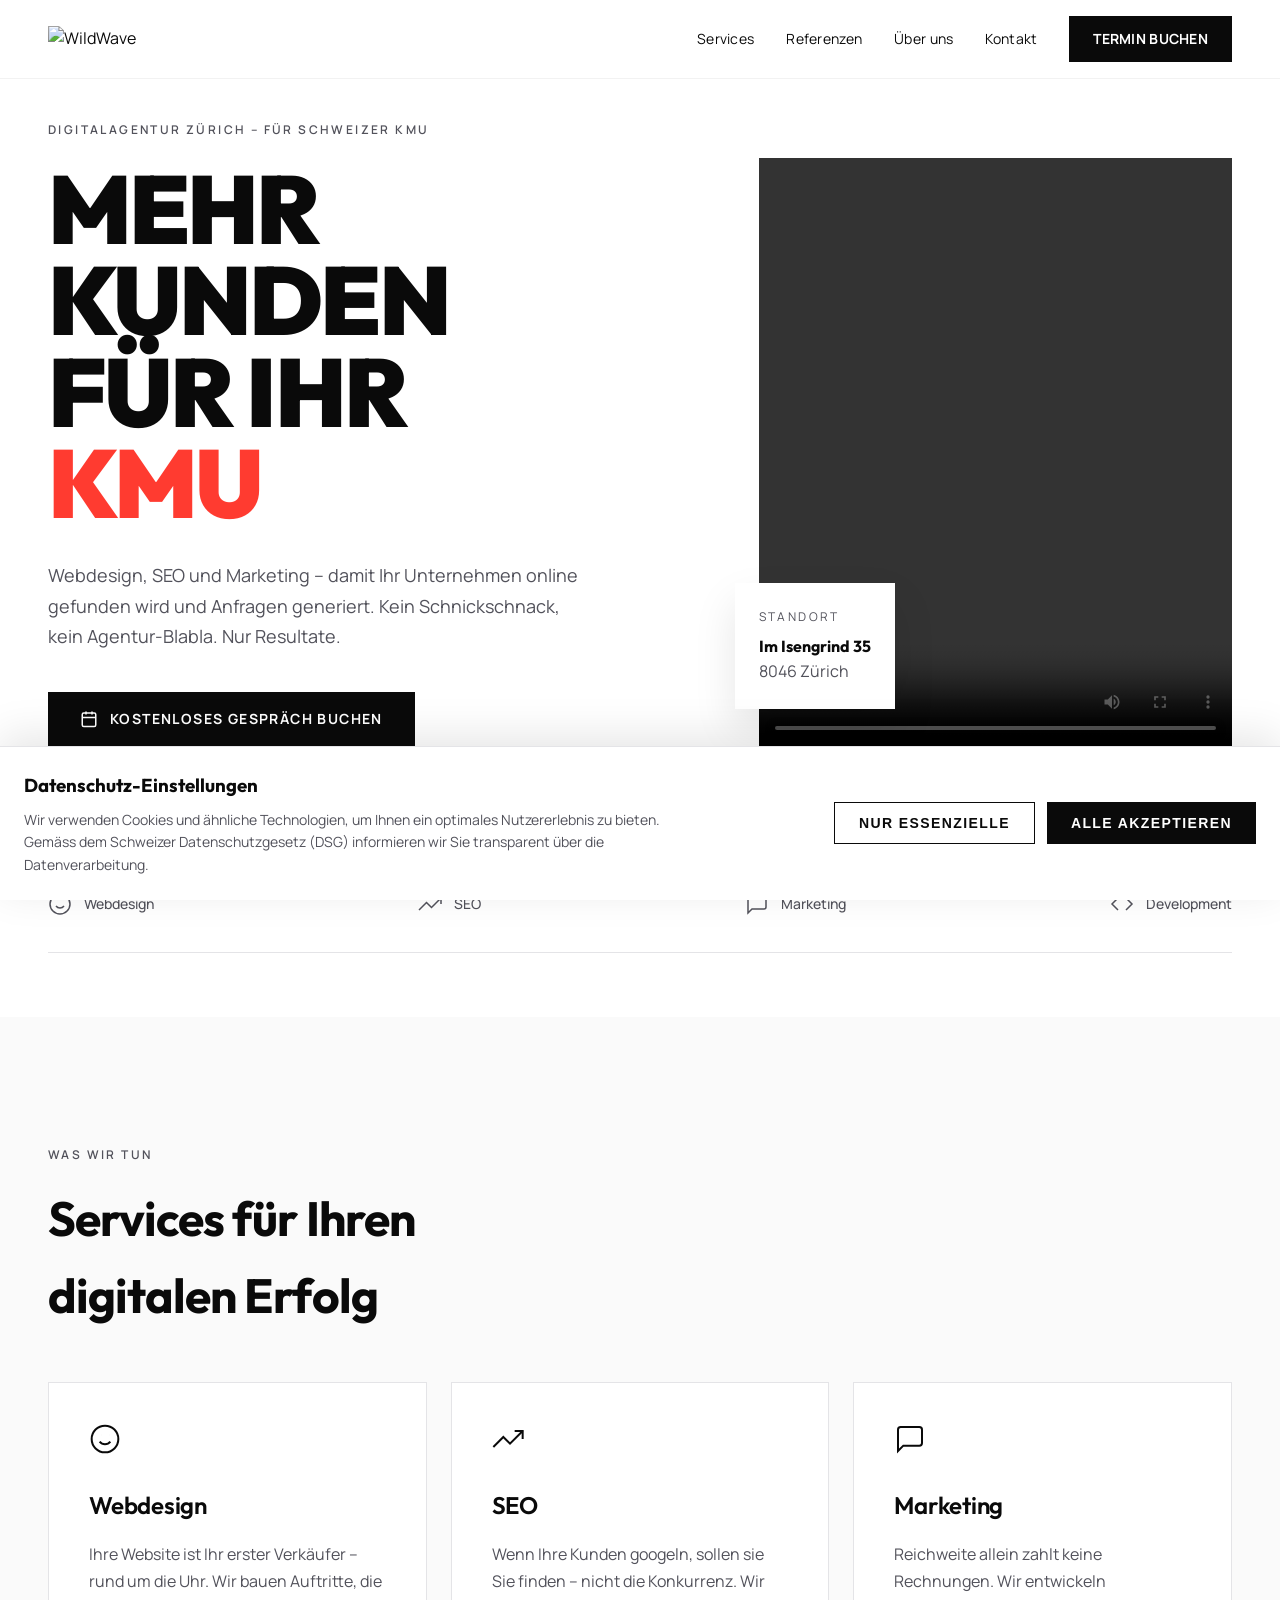
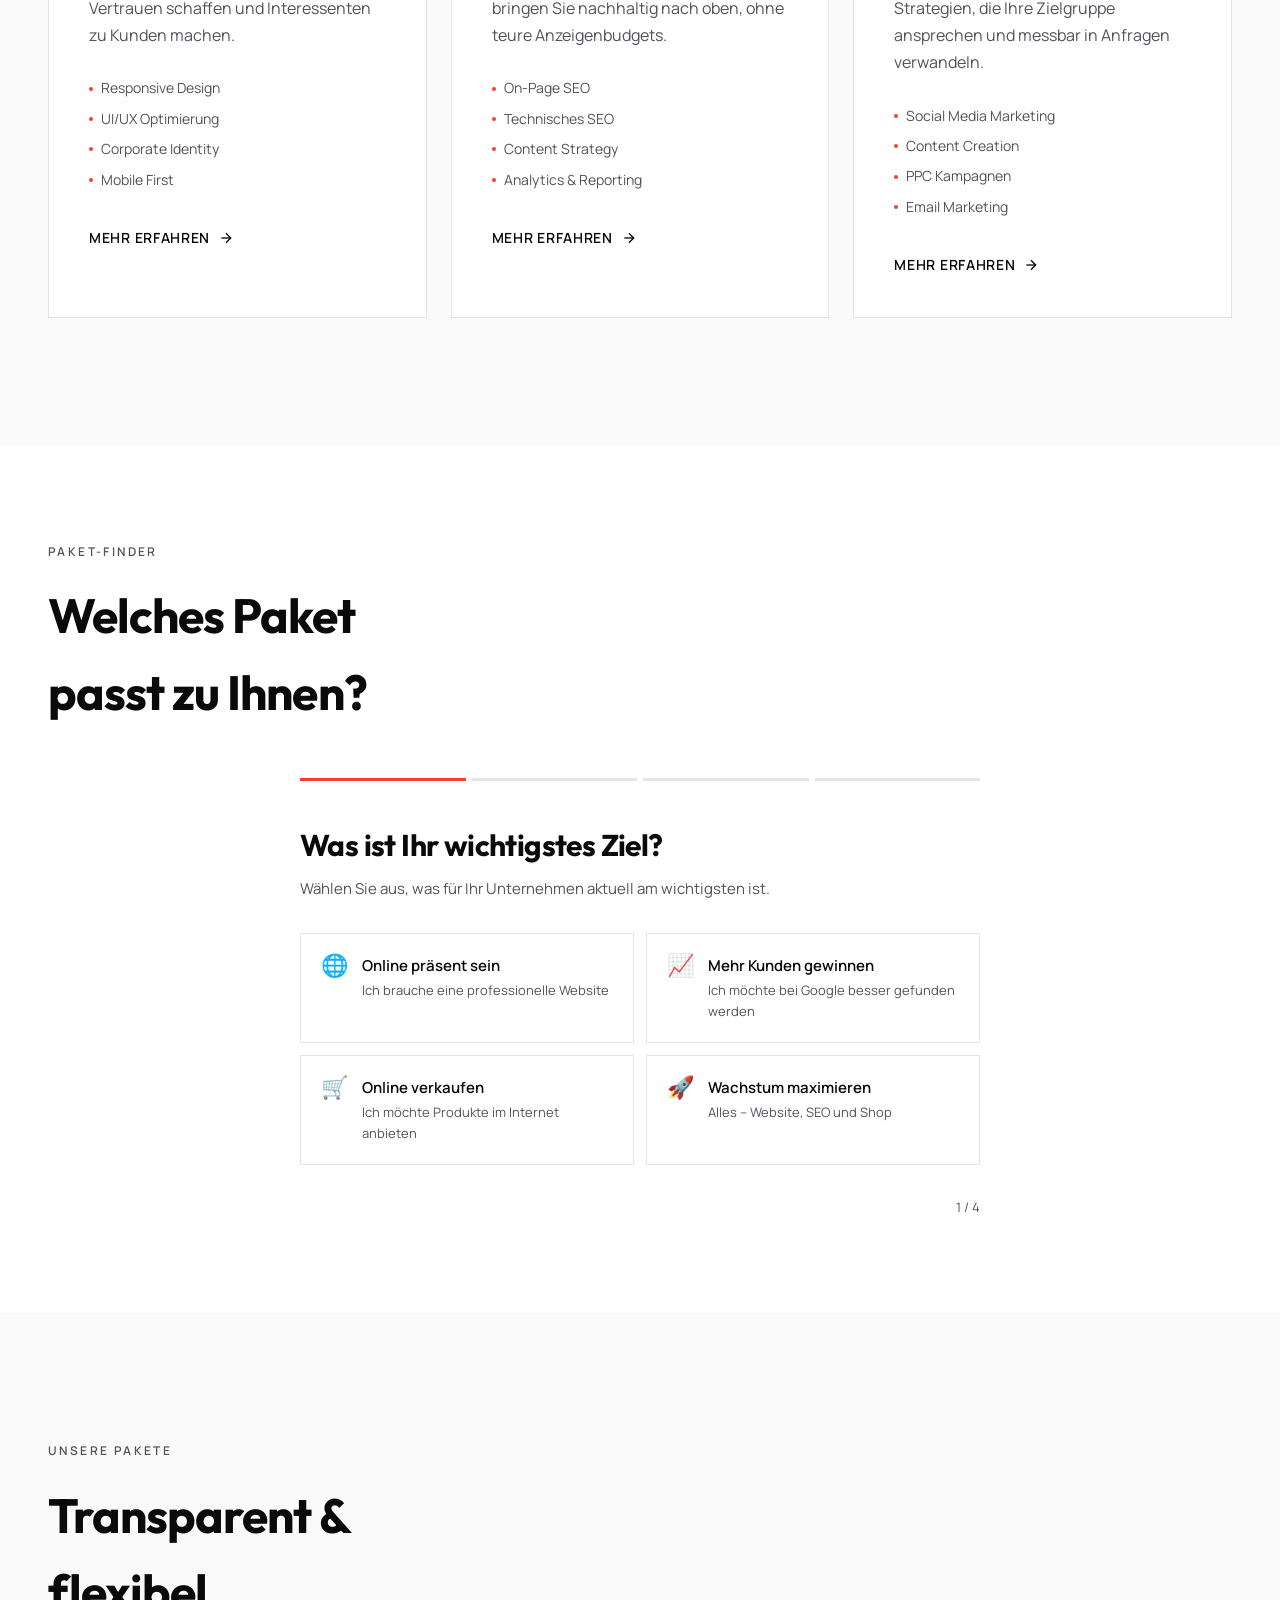
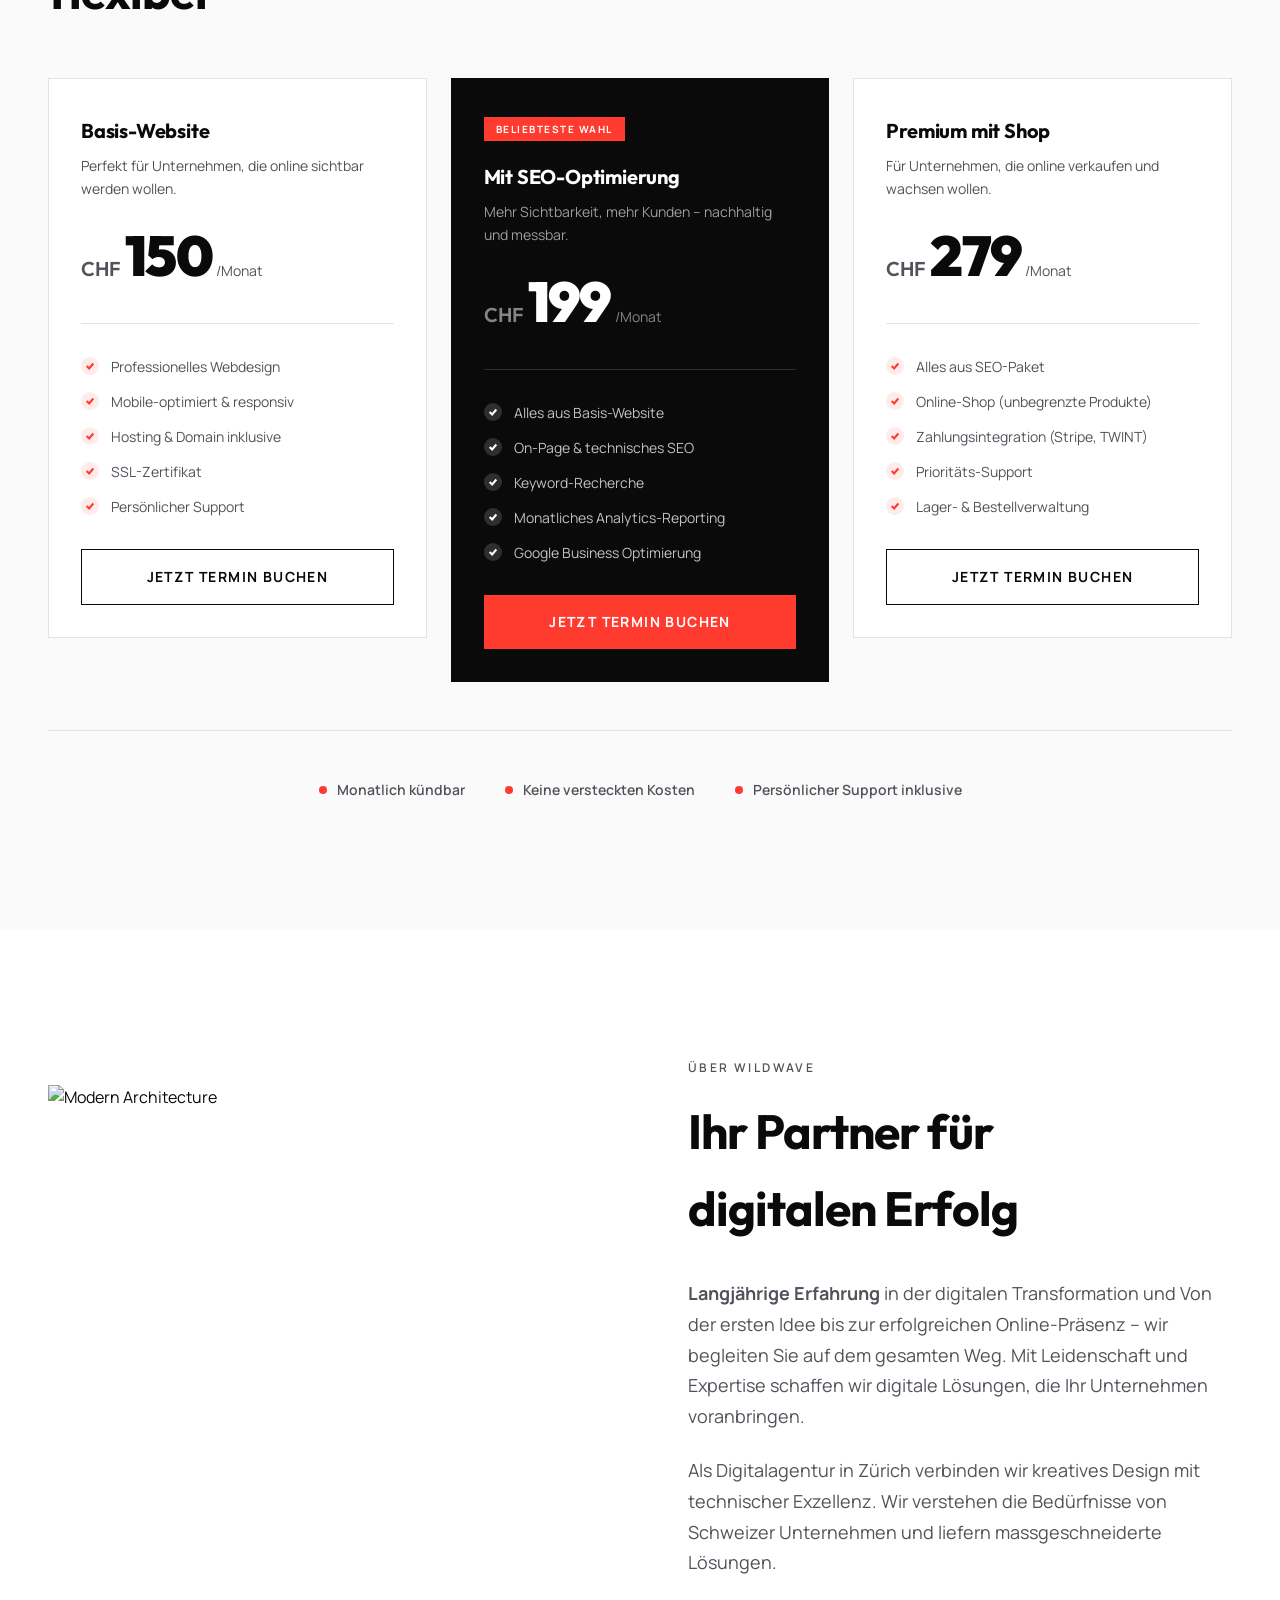
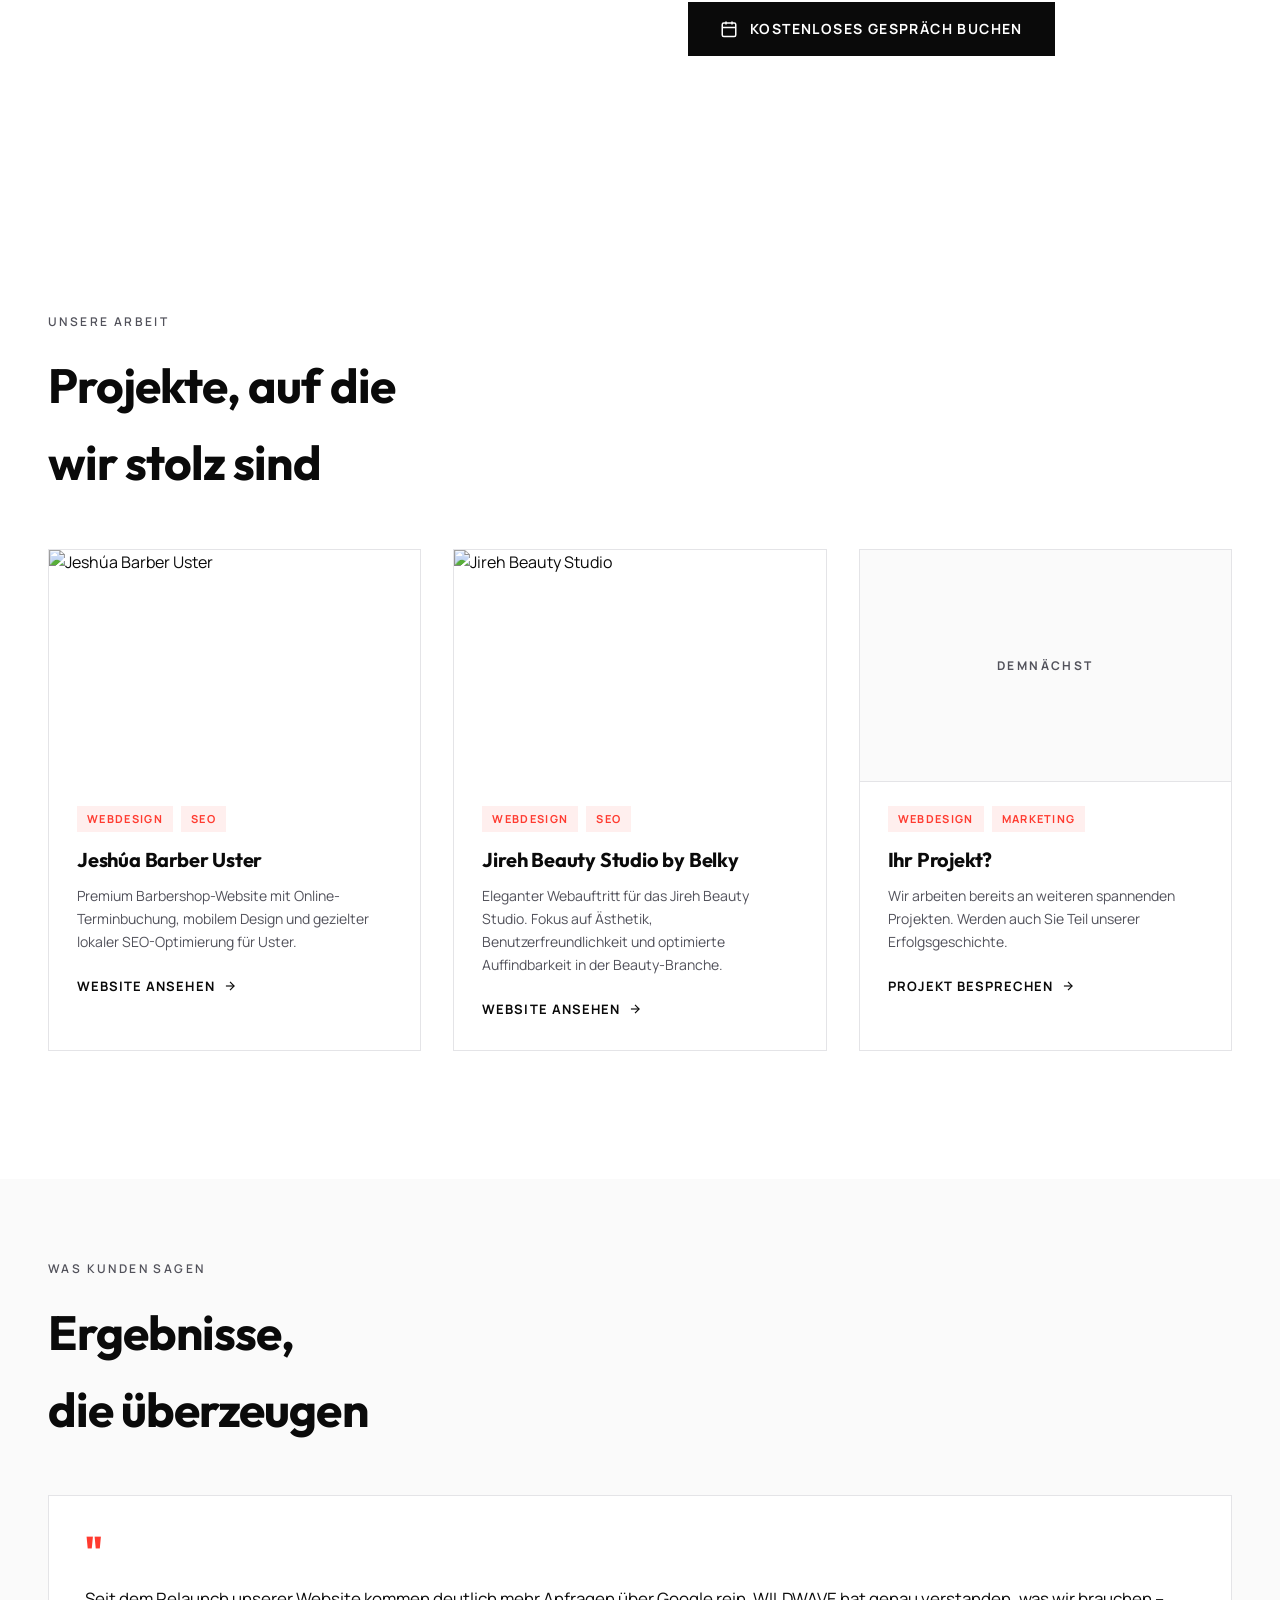
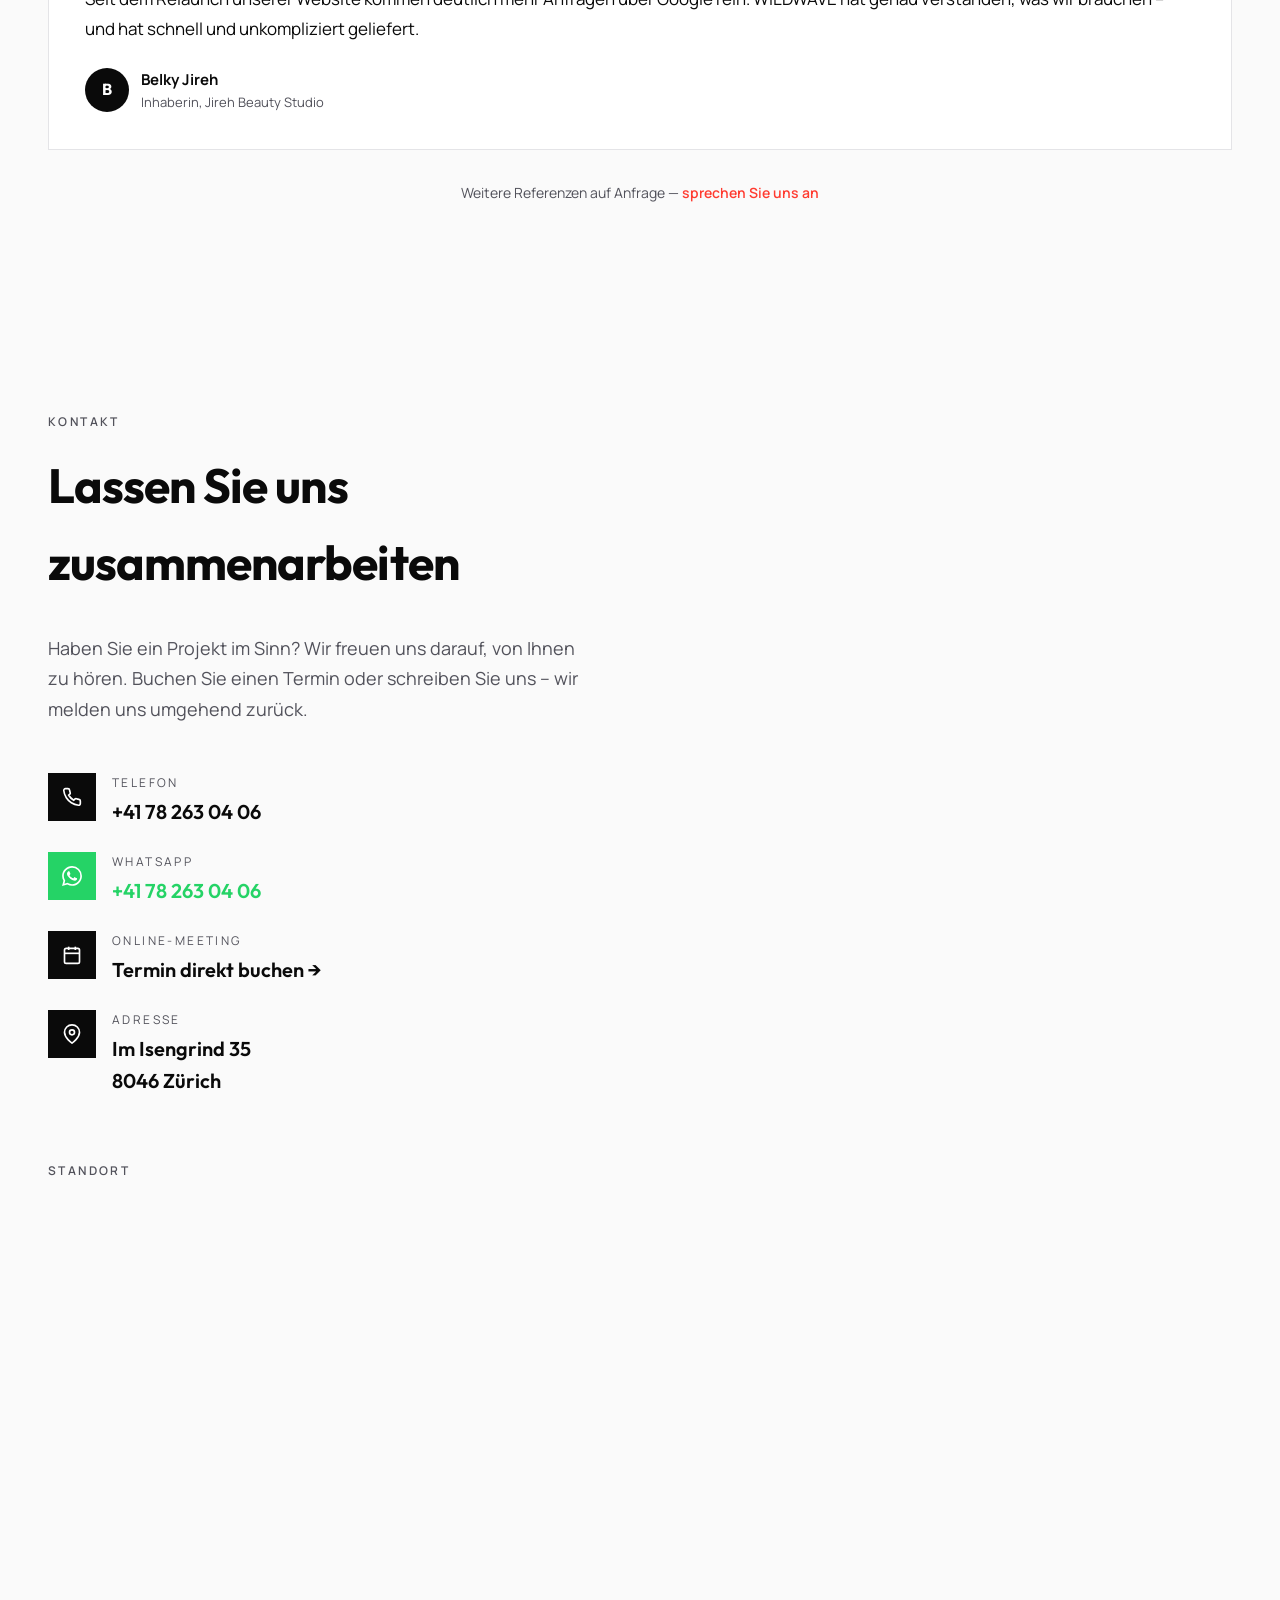
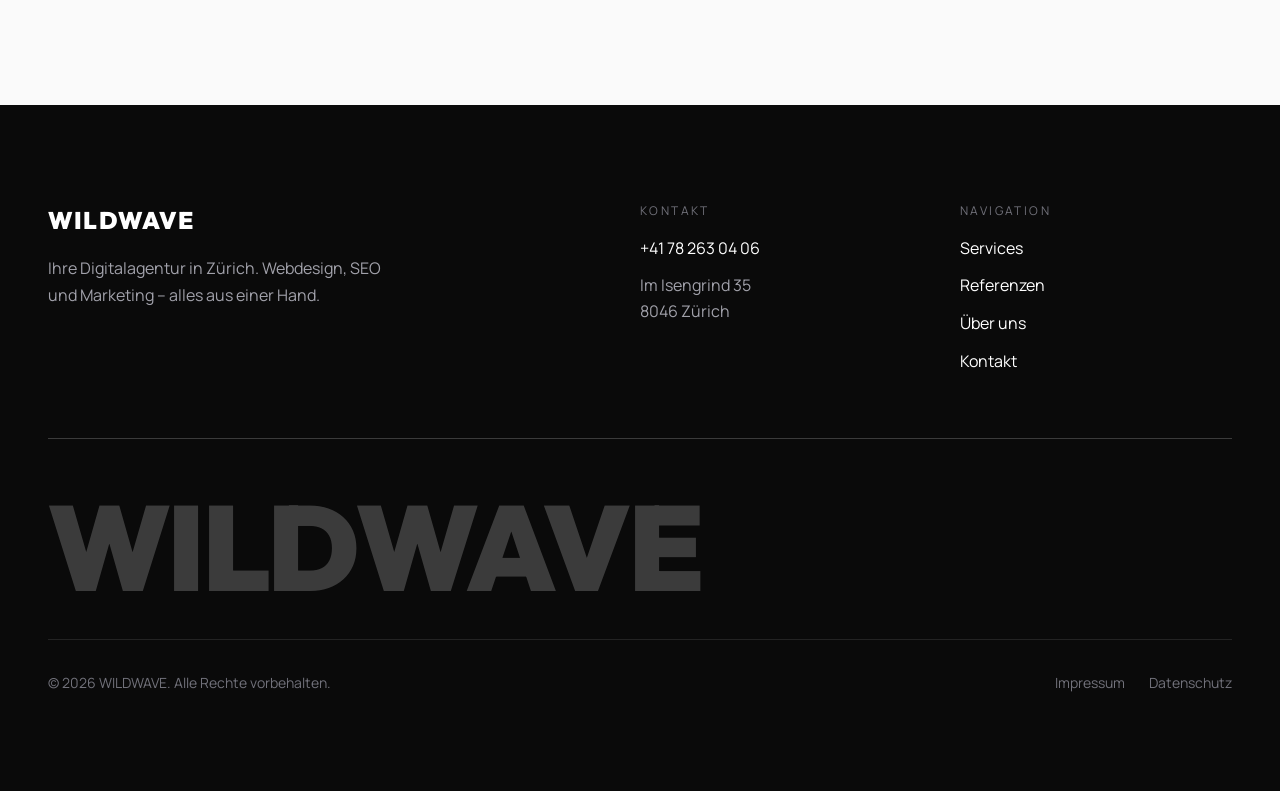
==== commit 3d149425: "Update contact links to use booking options Removed WhatsApp and call links, replacing them with boo" ====
--- a/index.html
+++ b/index.html
@@ -1701,9 +1701,6 @@
                 <a href="#referenzen">Referenzen</a>
                 <a href="#about">Über uns</a>
                 <a href="#contact">Kontakt</a>
-                <a href="https://wa.me/41782630406" target="_blank" rel="noopener" title="WhatsApp schreiben" style="display:flex;align-items:center;color:#25D366;transition:opacity 0.2s;" onmouseover="this.style.opacity='.7'" onmouseout="this.style.opacity='1'">
-                    <svg width="22" height="22" viewBox="0 0 24 24" fill="currentColor"><path d="M17.472 14.382c-.297-.149-1.758-.867-2.03-.967-.273-.099-.471-.148-.67.15-.197.297-.767.966-.94 1.164-.173.199-.347.223-.644.075-.297-.15-1.255-.463-2.39-1.475-.883-.788-1.48-1.761-1.653-2.059-.173-.297-.018-.458.13-.606.134-.133.298-.347.446-.52.149-.174.198-.298.298-.497.099-.198.05-.371-.025-.52-.075-.149-.669-1.612-.916-2.207-.242-.579-.487-.5-.669-.51-.173-.008-.371-.01-.57-.01-.198 0-.52.074-.792.372-.272.297-1.04 1.016-1.04 2.479 0 1.462 1.065 2.875 1.213 3.074.149.198 2.096 3.2 5.077 4.487.709.306 1.262.489 1.694.625.712.227 1.36.195 1.871.118.571-.085 1.758-.719 2.006-1.413.248-.694.248-1.289.173-1.413-.074-.124-.272-.198-.57-.347m-5.421 7.403h-.004a9.87 9.87 0 01-5.031-1.378l-.361-.214-3.741.982.998-3.648-.235-.374a9.86 9.86 0 01-1.51-5.26c.001-5.45 4.436-9.884 9.888-9.884 2.64 0 5.122 1.03 6.988 2.898a9.825 9.825 0 012.893 6.994c-.003 5.45-4.437 9.884-9.885 9.884m8.413-18.297A11.815 11.815 0 0012.05 0C5.495 0 .16 5.335.157 11.892c0 2.096.547 4.142 1.588 5.945L.057 24l6.305-1.654a11.882 11.882 0 005.683 1.448h.005c6.554 0 11.89-5.335 11.893-11.893a11.821 11.821 0 00-3.48-8.413z"/></svg>
-                </a>
                 <a href="https://koalendar.com/u/Jpbop6HM06N3DduKSflsazFG7rI2" target="_blank" rel="noopener" class="btn btn-primary btn-small">Termin buchen</a>
             </nav>
             <button class="mobile-menu-btn" onclick="toggleMobileMenu()">
@@ -1725,13 +1722,6 @@
         <a href="https://koalendar.com/u/Jpbop6HM06N3DduKSflsazFG7rI2" target="_blank" rel="noopener" class="btn btn-primary" style="margin-top: 16px; width: 100%; justify-content:center; display:flex; gap:10px;">
             <svg width="17" height="17" viewBox="0 0 24 24" fill="none" stroke="currentColor" stroke-width="2"><rect x="3" y="4" width="18" height="18" rx="2" ry="2"></rect><line x1="16" y1="2" x2="16" y2="6"></line><line x1="8" y1="2" x2="8" y2="6"></line><line x1="3" y1="10" x2="21" y2="10"></line></svg>
             Online-Termin buchen
-        </a>
-        <a href="https://wa.me/41782630406" target="_blank" rel="noopener" style="margin-top: 10px; width: 100%; display:flex; align-items:center; justify-content:center; gap:10px; padding:14px; border:1px solid #25D366; color:#25D366; font-size:14px; font-weight:700; text-transform:uppercase; letter-spacing:0.08em;">
-            <svg width="17" height="17" viewBox="0 0 24 24" fill="currentColor"><path d="M17.472 14.382c-.297-.149-1.758-.867-2.03-.967-.273-.099-.471-.148-.67.15-.197.297-.767.966-.94 1.164-.173.199-.347.223-.644.075-.297-.15-1.255-.463-2.39-1.475-.883-.788-1.48-1.761-1.653-2.059-.173-.297-.018-.458.13-.606.134-.133.298-.347.446-.52.149-.174.198-.298.298-.497.099-.198.05-.371-.025-.52-.075-.149-.669-1.612-.916-2.207-.242-.579-.487-.5-.669-.51-.173-.008-.371-.01-.57-.01-.198 0-.52.074-.792.372-.272.297-1.04 1.016-1.04 2.479 0 1.462 1.065 2.875 1.213 3.074.149.198 2.096 3.2 5.077 4.487.709.306 1.262.489 1.694.625.712.227 1.36.195 1.871.118.571-.085 1.758-.719 2.006-1.413.248-.694.248-1.289.173-1.413-.074-.124-.272-.198-.57-.347m-5.421 7.403h-.004a9.87 9.87 0 01-5.031-1.378l-.361-.214-3.741.982.998-3.648-.235-.374a9.86 9.86 0 01-1.51-5.26c.001-5.45 4.436-9.884 9.888-9.884 2.64 0 5.122 1.03 6.988 2.898a9.825 9.825 0 012.893 6.994c-.003 5.45-4.437 9.884-9.885 9.884m8.413-18.297A11.815 11.815 0 0012.05 0C5.495 0 .16 5.335.157 11.892c0 2.096.547 4.142 1.588 5.945L.057 24l6.305-1.654a11.882 11.882 0 005.683 1.448h.005c6.554 0 11.89-5.335 11.893-11.893a11.821 11.821 0 00-3.48-8.413z"/></svg>
-            WhatsApp schreiben
-        </a>
-        <a href="tel:+41782630406" style="margin-top: 10px; width: 100%; display:flex; align-items:center; justify-content:center; gap:10px; padding:14px; border:1px solid var(--border); color:var(--text-secondary); font-size:14px; font-weight:700; text-transform:uppercase; letter-spacing:0.08em;">
-            Anrufen
         </a>
     </div>
 
@@ -1755,17 +1745,6 @@
                             <svg width="18" height="18" viewBox="0 0 24 24" fill="none" stroke="currentColor" stroke-width="2"><rect x="3" y="4" width="18" height="18" rx="2" ry="2"></rect><line x1="16" y1="2" x2="16" y2="6"></line><line x1="8" y1="2" x2="8" y2="6"></line><line x1="3" y1="10" x2="21" y2="10"></line></svg>
                             Kostenloses Gespräch buchen
                         </a>
-                        <a href="https://wa.me/41782630406" target="_blank" rel="noopener" class="btn btn-outline" style="border-color:#25D366;color:#25D366;" onmouseover="this.style.background='#25D366';this.style.color='white'" onmouseout="this.style.background='transparent';this.style.color='#25D366'">
-                            <svg width="18" height="18" viewBox="0 0 24 24" fill="currentColor"><path d="M17.472 14.382c-.297-.149-1.758-.867-2.03-.967-.273-.099-.471-.148-.67.15-.197.297-.767.966-.94 1.164-.173.199-.347.223-.644.075-.297-.15-1.255-.463-2.39-1.475-.883-.788-1.48-1.761-1.653-2.059-.173-.297-.018-.458.13-.606.134-.133.298-.347.446-.52.149-.174.198-.298.298-.497.099-.198.05-.371-.025-.52-.075-.149-.669-1.612-.916-2.207-.242-.579-.487-.5-.669-.51-.173-.008-.371-.01-.57-.01-.198 0-.52.074-.792.372-.272.297-1.04 1.016-1.04 2.479 0 1.462 1.065 2.875 1.213 3.074.149.198 2.096 3.2 5.077 4.487.709.306 1.262.489 1.694.625.712.227 1.36.195 1.871.118.571-.085 1.758-.719 2.006-1.413.248-.694.248-1.289.173-1.413-.074-.124-.272-.198-.57-.347m-5.421 7.403h-.004a9.87 9.87 0 01-5.031-1.378l-.361-.214-3.741.982.998-3.648-.235-.374a9.86 9.86 0 01-1.51-5.26c.001-5.45 4.436-9.884 9.888-9.884 2.64 0 5.122 1.03 6.988 2.898a9.825 9.825 0 012.893 6.994c-.003 5.45-4.437 9.884-9.885 9.884m8.413-18.297A11.815 11.815 0 0012.05 0C5.495 0 .16 5.335.157 11.892c0 2.096.547 4.142 1.588 5.945L.057 24l6.305-1.654a11.882 11.882 0 005.683 1.448h.005c6.554 0 11.89-5.335 11.893-11.893a11.821 11.821 0 00-3.48-8.413z"/></svg>
-                            WhatsApp
-                        </a>
-                        <a href="#quiz" class="btn btn-outline">
-                            Passendes Paket finden
-                            <svg width="18" height="18" viewBox="0 0 24 24" fill="none" stroke="currentColor" stroke-width="2">
-                                <line x1="5" y1="12" x2="19" y2="12"></line>
-                                <polyline points="12 5 19 12 12 19"></polyline>
-                            </svg>
-                        </a>
                     </div>
                     <div class="hero-trust animate delay-3" style="display:flex;flex-wrap:wrap;gap:20px;margin-top:28px;align-items:center;">
                         <span style="display:flex;align-items:center;gap:6px;font-size:13px;color:var(--text-secondary);">
@@ -1909,7 +1888,6 @@
         </div>
     </section>
 
-
     <!-- Quiz -->
     <section class="quiz-section" id="quiz">
         <div class="container">
@@ -2099,11 +2077,9 @@
                     <h3 class="quiz-result-title" id="resultTitle">Perfekt für Sie!</h3>
                     <p class="quiz-result-desc" id="resultDesc"></p>
                     <div class="quiz-result-card" id="resultCard"></div>
-                    <a href="tel:+41782630406" class="btn btn-primary" style="margin-bottom:16px;">
-                        <svg width="18" height="18" viewBox="0 0 24 24" fill="none" stroke="currentColor" stroke-width="2">
-                            <path d="M22 16.92v3a2 2 0 0 1-2.18 2 19.79 19.79 0 0 1-8.63-3.07 19.5 19.5 0 0 1-6-6 19.79 19.79 0 0 1-3.07-8.67A2 2 0 0 1 4.11 2h3a2 2 0 0 1 2 1.72 12.84 12.84 0 0 0 .7 2.81 2 2 0 0 1-.45 2.11L8.09 9.91a16 16 0 0 0 6 6l1.27-1.27a2 2 0 0 1 2.11-.45 12.84 12.84 0 0 0 2.81.7A2 2 0 0 1 22 16.92z"></path>
-                        </svg>
-                        Jetzt kostenlos beraten lassen
+                    <a href="https://koalendar.com/u/Jpbop6HM06N3DduKSflsazFG7rI2" target="_blank" rel="noopener" class="btn btn-primary" style="margin-bottom:16px;">
+                        <svg width="18" height="18" viewBox="0 0 24 24" fill="none" stroke="currentColor" stroke-width="2"><rect x="3" y="4" width="18" height="18" rx="2" ry="2"></rect><line x1="16" y1="2" x2="16" y2="6"></line><line x1="8" y1="2" x2="8" y2="6"></line><line x1="3" y1="10" x2="21" y2="10"></line></svg>
+                        Jetzt Termin buchen
                     </a><br>
                     <button class="quiz-restart" onclick="restartQuiz()">Quiz neu starten</button>
                 </div>
@@ -2149,7 +2125,7 @@
                             Persönlicher Support
                         </li>
                     </ul>
-                    <a href="tel:+41782630406" class="btn btn-outline pricing-cta">Jetzt anfragen</a>
+                    <a href="https://koalendar.com/u/Jpbop6HM06N3DduKSflsazFG7rI2" target="_blank" rel="noopener" class="btn btn-outline pricing-cta">Jetzt Termin buchen</a>
                 </div>
 
                 <!-- Mit SEO – Featured -->
@@ -2184,7 +2160,7 @@
                             Google Business Optimierung
                         </li>
                     </ul>
-                    <a href="tel:+41782630406" class="btn btn-primary pricing-cta">Jetzt anfragen</a>
+                    <a href="https://koalendar.com/u/Jpbop6HM06N3DduKSflsazFG7rI2" target="_blank" rel="noopener" class="btn btn-primary pricing-cta">Jetzt Termin buchen</a>
                 </div>
 
                 <!-- Premium mit Shop -->
@@ -2218,7 +2194,7 @@
                             Lager- &amp; Bestellverwaltung
                         </li>
                     </ul>
-                    <a href="tel:+41782630406" class="btn btn-outline pricing-cta">Jetzt anfragen</a>
+                    <a href="https://koalendar.com/u/Jpbop6HM06N3DduKSflsazFG7rI2" target="_blank" rel="noopener" class="btn btn-outline pricing-cta">Jetzt Termin buchen</a>
                 </div>
             </div>
 
@@ -2256,11 +2232,9 @@
                         Als Digitalagentur in Zürich verbinden wir kreatives Design mit technischer Exzellenz. 
                         Wir verstehen die Bedürfnisse von Schweizer Unternehmen und liefern massgeschneiderte Lösungen.
                     </p>
-                    <a href="tel:+41782630406" class="btn btn-primary">
-                        <svg width="18" height="18" viewBox="0 0 24 24" fill="none" stroke="currentColor" stroke-width="2">
-                            <path d="M22 16.92v3a2 2 0 0 1-2.18 2 19.79 19.79 0 0 1-8.63-3.07 19.5 19.5 0 0 1-6-6 19.79 19.79 0 0 1-3.07-8.67A2 2 0 0 1 4.11 2h3a2 2 0 0 1 2 1.72 12.84 12.84 0 0 0 .7 2.81 2 2 0 0 1-.45 2.11L8.09 9.91a16 16 0 0 0 6 6l1.27-1.27a2 2 0 0 1 2.11-.45 12.84 12.84 0 0 0 2.81.7A2 2 0 0 1 22 16.92z"></path>
-                        </svg>
-                        Jetzt Kontakt aufnehmen
+                    <a href="https://koalendar.com/u/Jpbop6HM06N3DduKSflsazFG7rI2" target="_blank" rel="noopener" class="btn btn-primary">
+                        <svg width="18" height="18" viewBox="0 0 24 24" fill="none" stroke="currentColor" stroke-width="2"><rect x="3" y="4" width="18" height="18" rx="2" ry="2"></rect><line x1="16" y1="2" x2="16" y2="6"></line><line x1="8" y1="2" x2="8" y2="6"></line><line x1="3" y1="10" x2="21" y2="10"></line></svg>
+                        Kostenloses Gespräch buchen
                     </a>
                 </div>
             </div>
@@ -2326,8 +2300,8 @@
                         </div>
                         <h3 class="portfolio-card-title">Ihr Projekt?</h3>
                         <p class="portfolio-card-desc">Wir arbeiten bereits an weiteren spannenden Projekten. Werden auch Sie Teil unserer Erfolgsgeschichte.</p>
-                        <a href="tel:+41782630406" class="portfolio-card-link">
-                            Projekt starten
+                        <a href="https://koalendar.com/u/Jpbop6HM06N3DduKSflsazFG7rI2" target="_blank" rel="noopener" class="portfolio-card-link">
+                            Projekt besprechen
                             <svg width="14" height="14" viewBox="0 0 24 24" fill="none" stroke="currentColor" stroke-width="2">
                                 <line x1="5" y1="12" x2="19" y2="12"></line>
                                 <polyline points="12 5 19 12 12 19"></polyline>
@@ -2358,7 +2332,7 @@
                     </div>
                 </div>
             </div>
-            <p style="margin-top:32px;font-size:14px;color:var(--text-secondary);text-align:center;">Weitere Referenzen auf Anfrage — <a href="tel:+41782630406" style="color:var(--accent);font-weight:600;">rufen Sie uns an</a></p>
+            <p style="margin-top:32px;font-size:14px;color:var(--text-secondary);text-align:center;">Weitere Referenzen auf Anfrage — <a href="https://koalendar.com/u/Jpbop6HM06N3DduKSflsazFG7rI2" target="_blank" rel="noopener" style="color:var(--accent);font-weight:600;">sprechen Sie uns an</a></p>
         </div>
     </section>
 
@@ -2371,7 +2345,7 @@
                     <h2 class="section-title">Lassen Sie uns<br>zusammenarbeiten</h2>
                     <p class="contact-text">
                         Haben Sie ein Projekt im Sinn? Wir freuen uns darauf, von Ihnen zu hören. 
-                        Rufen Sie uns an oder schreiben Sie uns – wir melden uns umgehend zurück.
+                        Buchen Sie einen Termin oder schreiben Sie uns – wir melden uns umgehend zurück.
                     </p>
                     <div class="contact-info">
                         <div class="contact-item">
@@ -2418,131 +2392,9 @@
                     </div>
                 </div>
                 <div>
-                    <style>
-                        .contact-form { display: flex; flex-direction: column; gap: 16px; }
-                        .contact-form-row { display: grid; grid-template-columns: 1fr 1fr; gap: 16px; }
-                        @media (max-width: 600px) { .contact-form-row { grid-template-columns: 1fr; } }
-                        .contact-form label { display: block; font-size: 12px; font-weight: 700; letter-spacing: 0.12em; text-transform: uppercase; color: var(--text-secondary); margin-bottom: 6px; }
-                        .contact-form input,
-                        .contact-form textarea,
-                        .contact-form select {
-                            width: 100%; padding: 14px 16px;
-                            border: 1px solid var(--border);
-                            background: white; font-family: 'Manrope', sans-serif;
-                            font-size: 15px; color: var(--text-primary);
-                            outline: none; transition: border-color 0.2s;
-                            appearance: none; -webkit-appearance: none;
-                        }
-                        .contact-form input:focus,
-                        .contact-form textarea:focus,
-                        .contact-form select:focus { border-color: var(--text-primary); }
-                        .contact-form textarea { resize: vertical; min-height: 130px; }
-                        .contact-form-error { display:none; background:#fff0f0; border:1px solid #ffcccc; color:#cc0000; padding:12px 16px; font-size:14px; }
-                        .contact-form-success { display: none; text-align: center; padding: 40px 24px; border: 1px solid var(--border); }
-                        .contact-form-success svg { color: #22c55e; margin-bottom: 16px; }
-                        .contact-form-success h3 { font-family: 'Outfit', sans-serif; font-size: 22px; font-weight: 700; margin-bottom: 8px; }
-                        .contact-form-success p { color: var(--text-secondary); font-size: 15px; }
-                        .btn-loading { opacity: 0.6; pointer-events: none; }
-                    </style>
-
-                    <div id="contactFormWrap">
-                        <form class="contact-form" id="contactForm" onsubmit="handleContactSubmit(event)">
-                            <div class="contact-form-row">
-                                <div>
-                                    <label for="cf-name">Name *</label>
-                                    <input type="text" id="cf-name" name="name" placeholder="Max Muster" required>
-                                </div>
-                                <div>
-                                    <label for="cf-company">Unternehmen</label>
-                                    <input type="text" id="cf-company" name="company" placeholder="Muster GmbH">
-                                </div>
-                            </div>
-                            <div>
-                                <label for="cf-email">E-Mail *</label>
-                                <input type="email" id="cf-email" name="email" placeholder="info@musterag.ch" required>
-                            </div>
-                            <div>
-                                <label for="cf-phone">Telefon</label>
-                                <input type="tel" id="cf-phone" name="phone" placeholder="+41 79 000 00 00">
-                            </div>
-                            <div>
-                                <label for="cf-service">Ich interessiere mich für</label>
-                                <select id="cf-service" name="service">
-                                    <option value="">Bitte wählen …</option>
-                                    <option>Webdesign / neue Website</option>
-                                    <option>SEO-Optimierung</option>
-                                    <option>Online-Shop</option>
-                                    <option>Marketing / Social Media</option>
-                                    <option>Komplettpaket</option>
-                                    <option>Sonstiges</option>
-                                </select>
-                            </div>
-                            <div>
-                                <label for="cf-message">Nachricht *</label>
-                                <textarea id="cf-message" name="message" placeholder="Beschreiben Sie kurz Ihr Projekt oder Ihre Frage …" required></textarea>
-                            </div>
-                            <div class="contact-form-error" id="contactError">
-                                Es ist ein Fehler aufgetreten. Bitte versuchen Sie es erneut oder rufen Sie uns an.
-                            </div>
-                            <button type="submit" class="btn btn-primary" id="contactSubmitBtn" style="width:100%;justify-content:center;">
-                                <svg width="17" height="17" viewBox="0 0 24 24" fill="none" stroke="currentColor" stroke-width="2"><line x1="22" y1="2" x2="11" y2="13"></line><polygon points="22 2 15 22 11 13 2 9 22 2"></polygon></svg>
-                                Nachricht senden
-                            </button>
-                            <p style="font-size:12px;color:var(--text-secondary);text-align:center;">Wir melden uns innerhalb von 24 Stunden bei Ihnen.</p>
-                        </form>
-                    </div>
-
-                    <div class="contact-form-success" id="contactSuccess">
-                        <svg width="48" height="48" viewBox="0 0 24 24" fill="none" stroke="currentColor" stroke-width="1.5"><path d="M22 11.08V12a10 10 0 1 1-5.93-9.14"></path><polyline points="22 4 12 14.01 9 11.01"></polyline></svg>
-                        <h3>Nachricht erhalten!</h3>
-                        <p>Vielen Dank – wir melden uns so schnell wie möglich bei Ihnen.</p>
-                    </div>
-
-                    <script>
-                    async function handleContactSubmit(e) {
-                        e.preventDefault();
-                        const btn = document.getElementById('contactSubmitBtn');
-                        const errorBox = document.getElementById('contactError');
-                        btn.classList.add('btn-loading');
-                        btn.innerHTML = 'Wird gesendet …';
-                        errorBox.style.display = 'none';
-
-                        const data = new FormData(document.getElementById('contactForm'));
-                        const payload = {
-                            name:        data.get('name'),
-                            unternehmen: data.get('company') || null,
-                            email:       data.get('email'),
-                            telefon:     data.get('phone') || null,
-                            service:     data.get('service') || null,
-                            nachricht:   data.get('message')
-                        };
-
-                        try {
-                            const res = await fetch('https://lpydimfaapqhbrxzohsp.supabase.co/rest/v1/kontakt_anfragen', {
-                                method: 'POST',
-                                headers: {
-                                    'Content-Type': 'application/json',
-                                    'apikey': 'eyJhbGciOiJIUzI1NiIsInR5cCI6IkpXVCJ9.eyJpc3MiOiJzdXBhYmFzZSIsInJlZiI6ImxweWRpbWZhYXBxaGJyeHpvaHNwIiwicm9sZSI6ImFub24iLCJpYXQiOjE3Nzg5ODY4NzQsImV4cCI6MjA5NDU2Mjg3NH0.GmxZgnYTfRAqHcAlWQINRS5ADSbvzDJpnAt9vUbTlq8',
-                                    'Authorization': 'Bearer eyJhbGciOiJIUzI1NiIsInR5cCI6IkpXVCJ9.eyJpc3MiOiJzdXBhYmFzZSIsInJlZiI6ImxweWRpbWZhYXBxaGJyeHpvaHNwIiwicm9sZSI6ImFub24iLCJpYXQiOjE3Nzg5ODY4NzQsImV4cCI6MjA5NDU2Mjg3NH0.GmxZgnYTfRAqHcAlWQINRS5ADSbvzDJpnAt9vUbTlq8',
-                                    'Prefer': 'return=minimal'
-                                },
-                                body: JSON.stringify(payload)
-                            });
-
-                            if (res.ok || res.status === 201) {
-                                document.getElementById('contactFormWrap').style.display = 'none';
-                                document.getElementById('contactSuccess').style.display = 'block';
-                            } else {
-                                throw new Error('Status ' + res.status);
-                            }
-                        } catch (err) {
-                            console.error(err);
-                            errorBox.style.display = 'block';
-                            btn.classList.remove('btn-loading');
-                            btn.innerHTML = '<svg width="17" height="17" viewBox="0 0 24 24" fill="none" stroke="currentColor" stroke-width="2"><line x1="22" y1="2" x2="11" y2="13"></line><polygon points="22 2 15 22 11 13 2 9 22 2"></polygon></svg> Nachricht senden';
-                        }
-                    }
-                    </script>
+                    <!-- Elfsight Contact Form -->
+                    <script src="https://elfsightcdn.com/platform.js" async></script>
+                    <div class="elfsight-app-1b9ff00c-3d11-45dc-80a5-06d6a2a7c9c8" data-elfsight-app-lazy></div>
                 </div>
             </div>
 
@@ -2751,7 +2603,7 @@
                     </div>
                 </div>
                 <div class="service-modal-cta">
-                    <a href="tel:+41782630406" class="btn btn-primary btn-small">Jetzt anfragen</a>
+                    <a href="https://koalendar.com/u/Jpbop6HM06N3DduKSflsazFG7rI2" target="_blank" rel="noopener" class="btn btn-primary btn-small">Termin buchen</a>
                     <button class="btn btn-outline btn-small" onclick="closeServiceModal('webdesign')">Schliessen</button>
                 </div>
             </div>
@@ -2815,7 +2667,7 @@
                     </div>
                 </div>
                 <div class="service-modal-cta">
-                    <a href="tel:+41782630406" class="btn btn-primary btn-small">Jetzt anfragen</a>
+                    <a href="https://koalendar.com/u/Jpbop6HM06N3DduKSflsazFG7rI2" target="_blank" rel="noopener" class="btn btn-primary btn-small">Termin buchen</a>
                     <button class="btn btn-outline btn-small" onclick="closeServiceModal('seo')">Schliessen</button>
                 </div>
             </div>
@@ -2878,7 +2730,7 @@
                     </div>
                 </div>
                 <div class="service-modal-cta">
-                    <a href="tel:+41782630406" class="btn btn-primary btn-small">Jetzt anfragen</a>
+                    <a href="https://koalendar.com/u/Jpbop6HM06N3DduKSflsazFG7rI2" target="_blank" rel="noopener" class="btn btn-primary btn-small">Termin buchen</a>
                     <button class="btn btn-outline btn-small" onclick="closeServiceModal('marketing')">Schliessen</button>
                 </div>
             </div>
